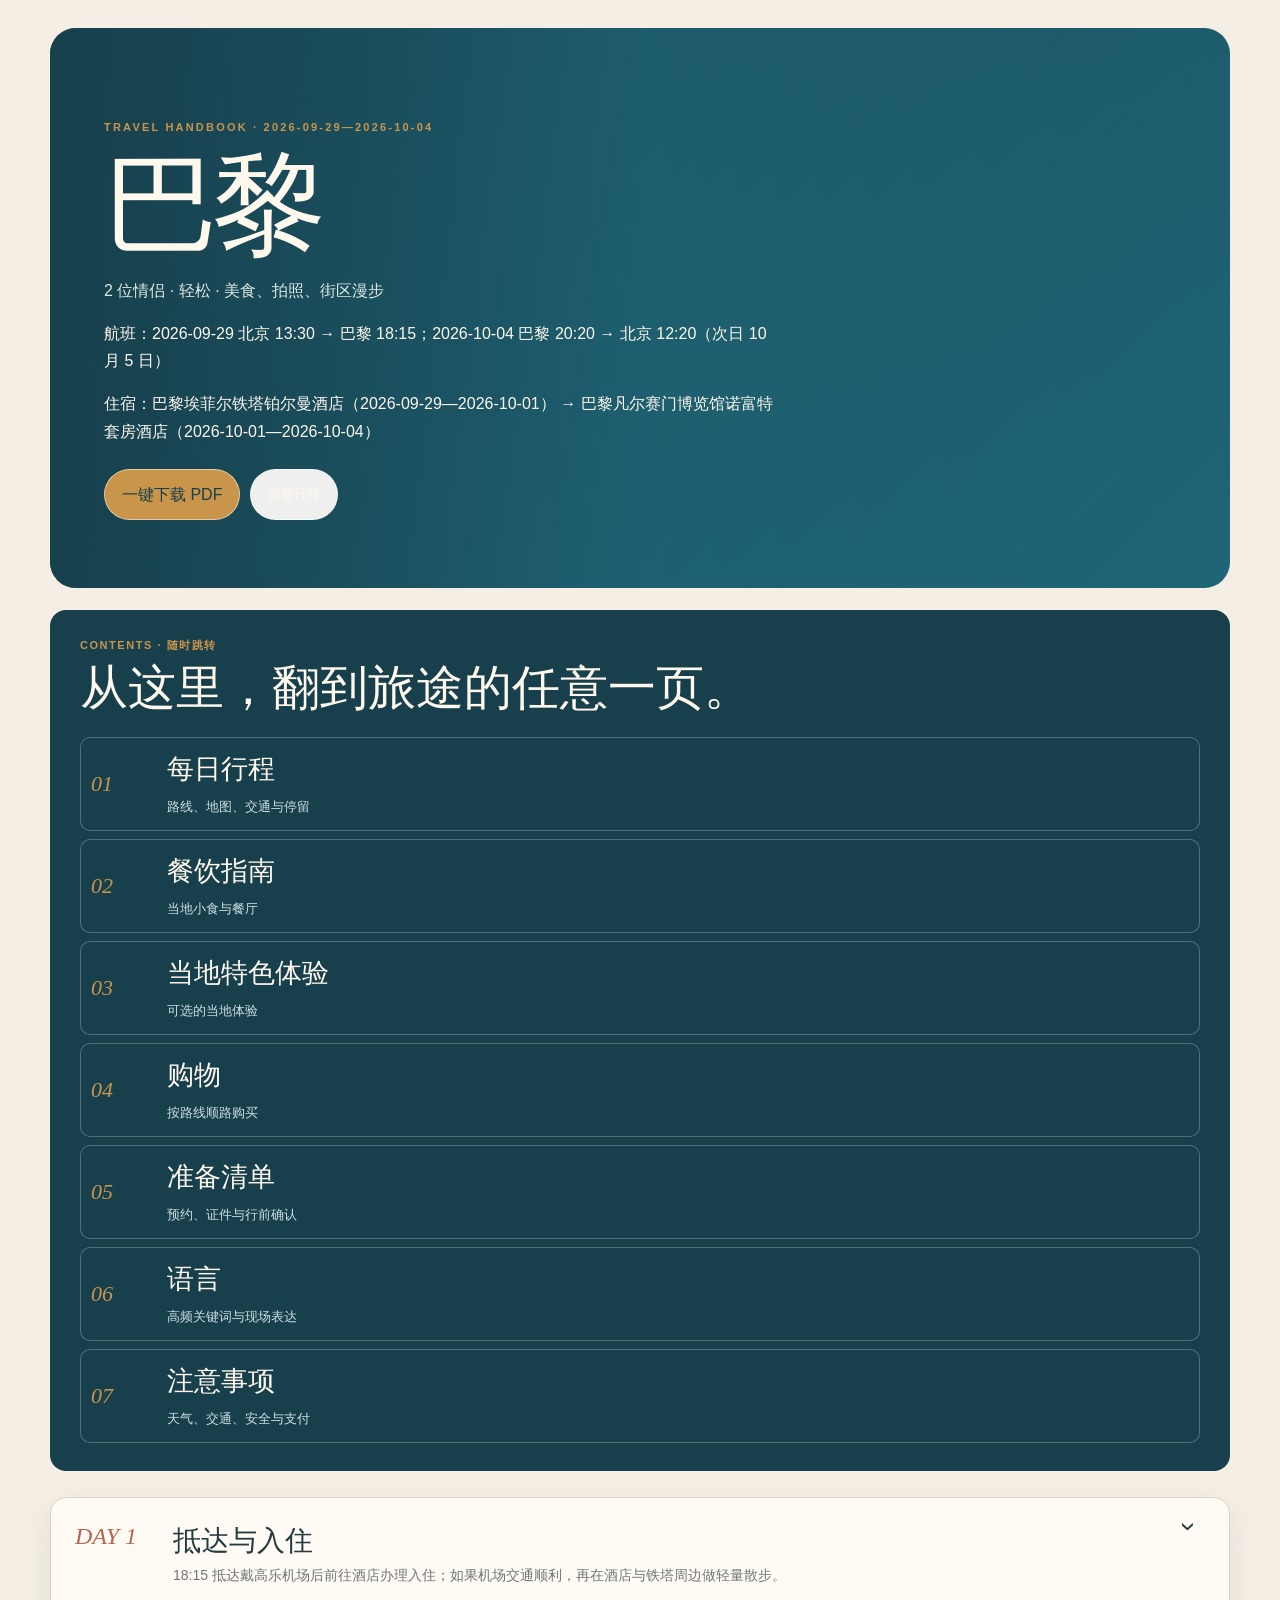
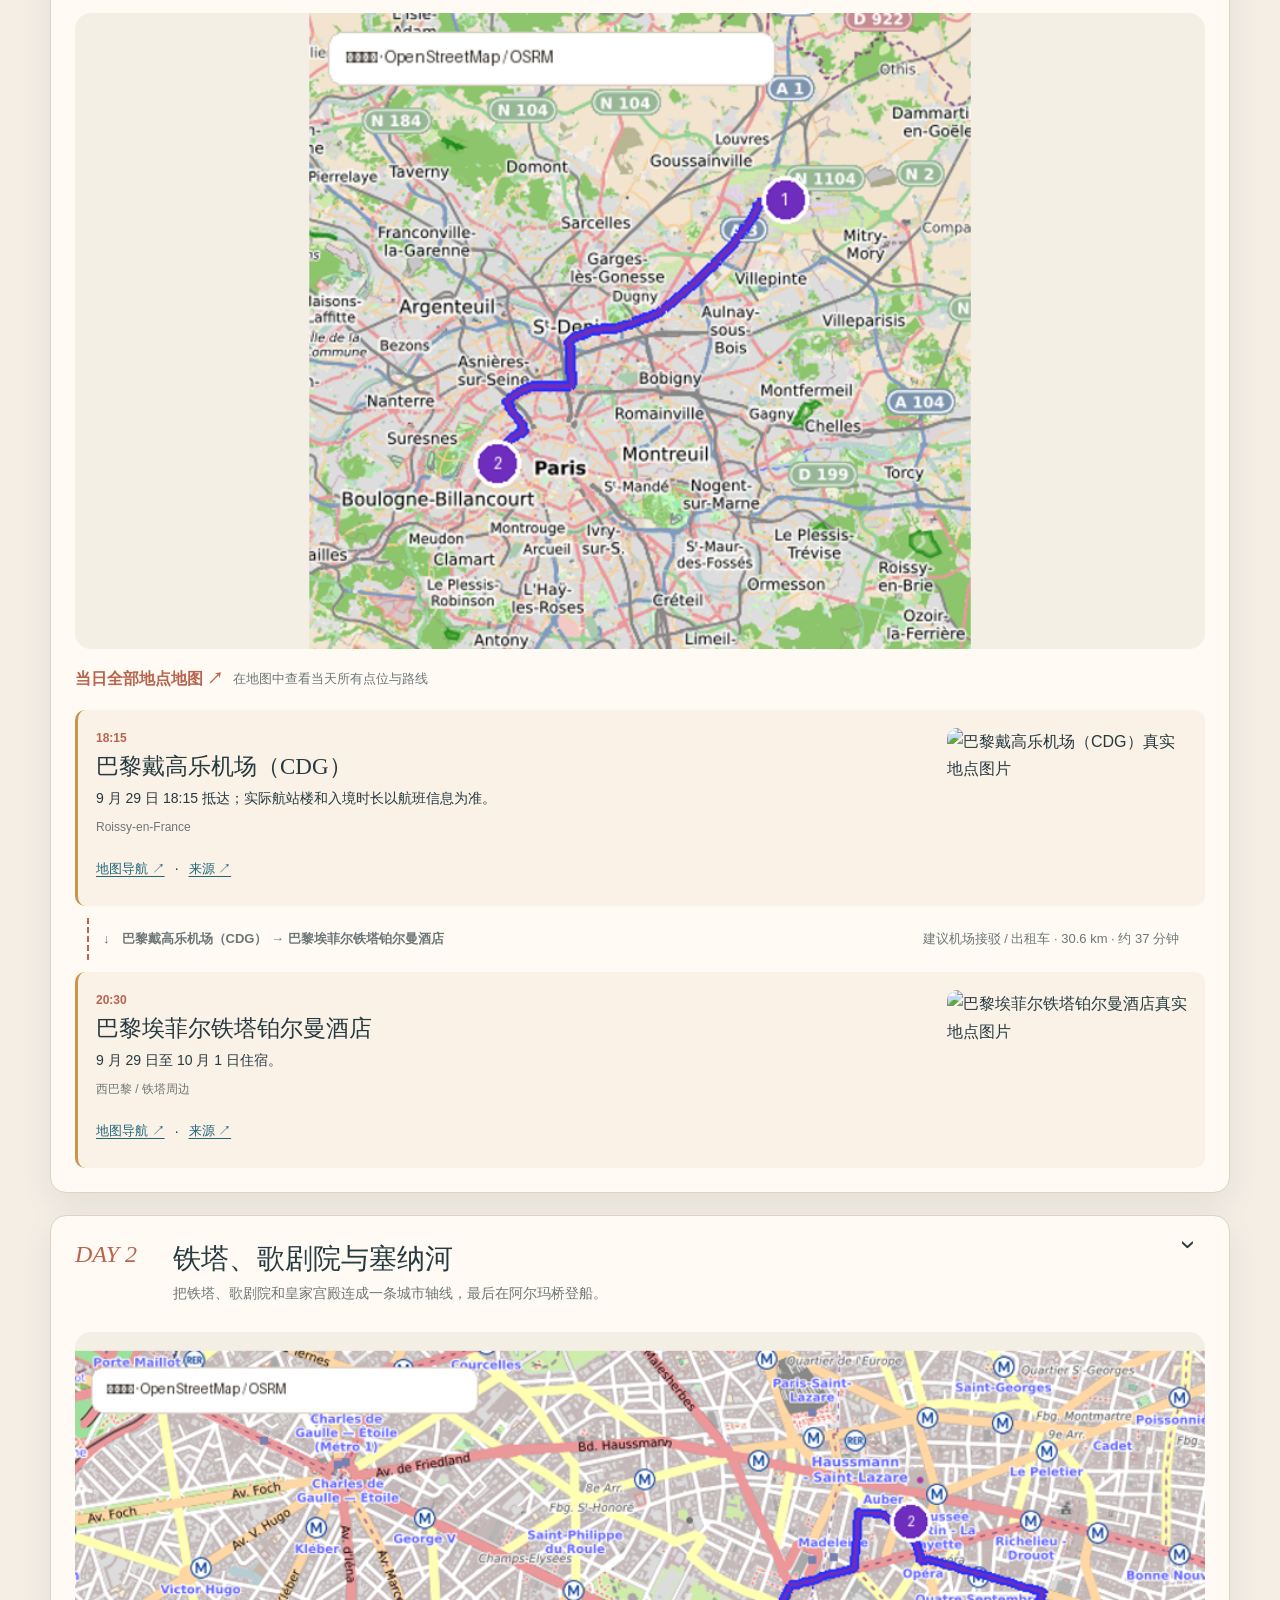
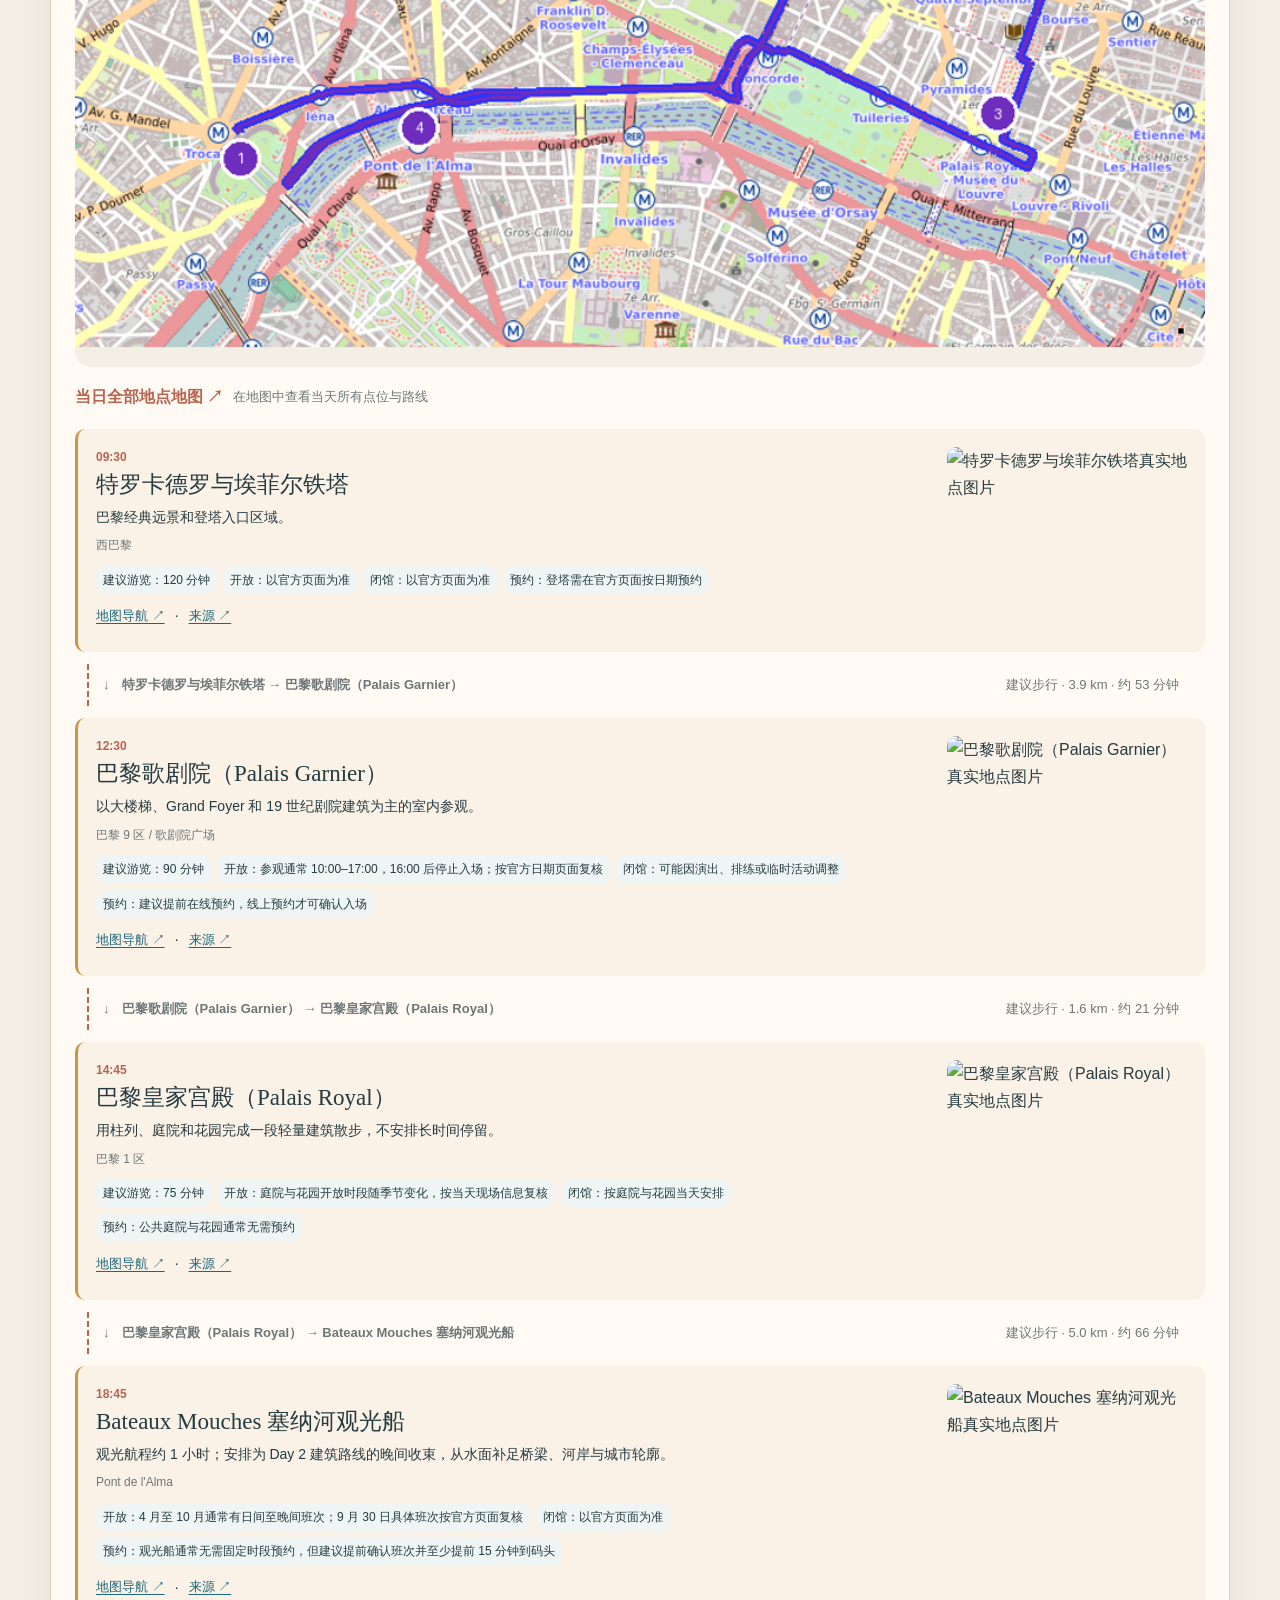
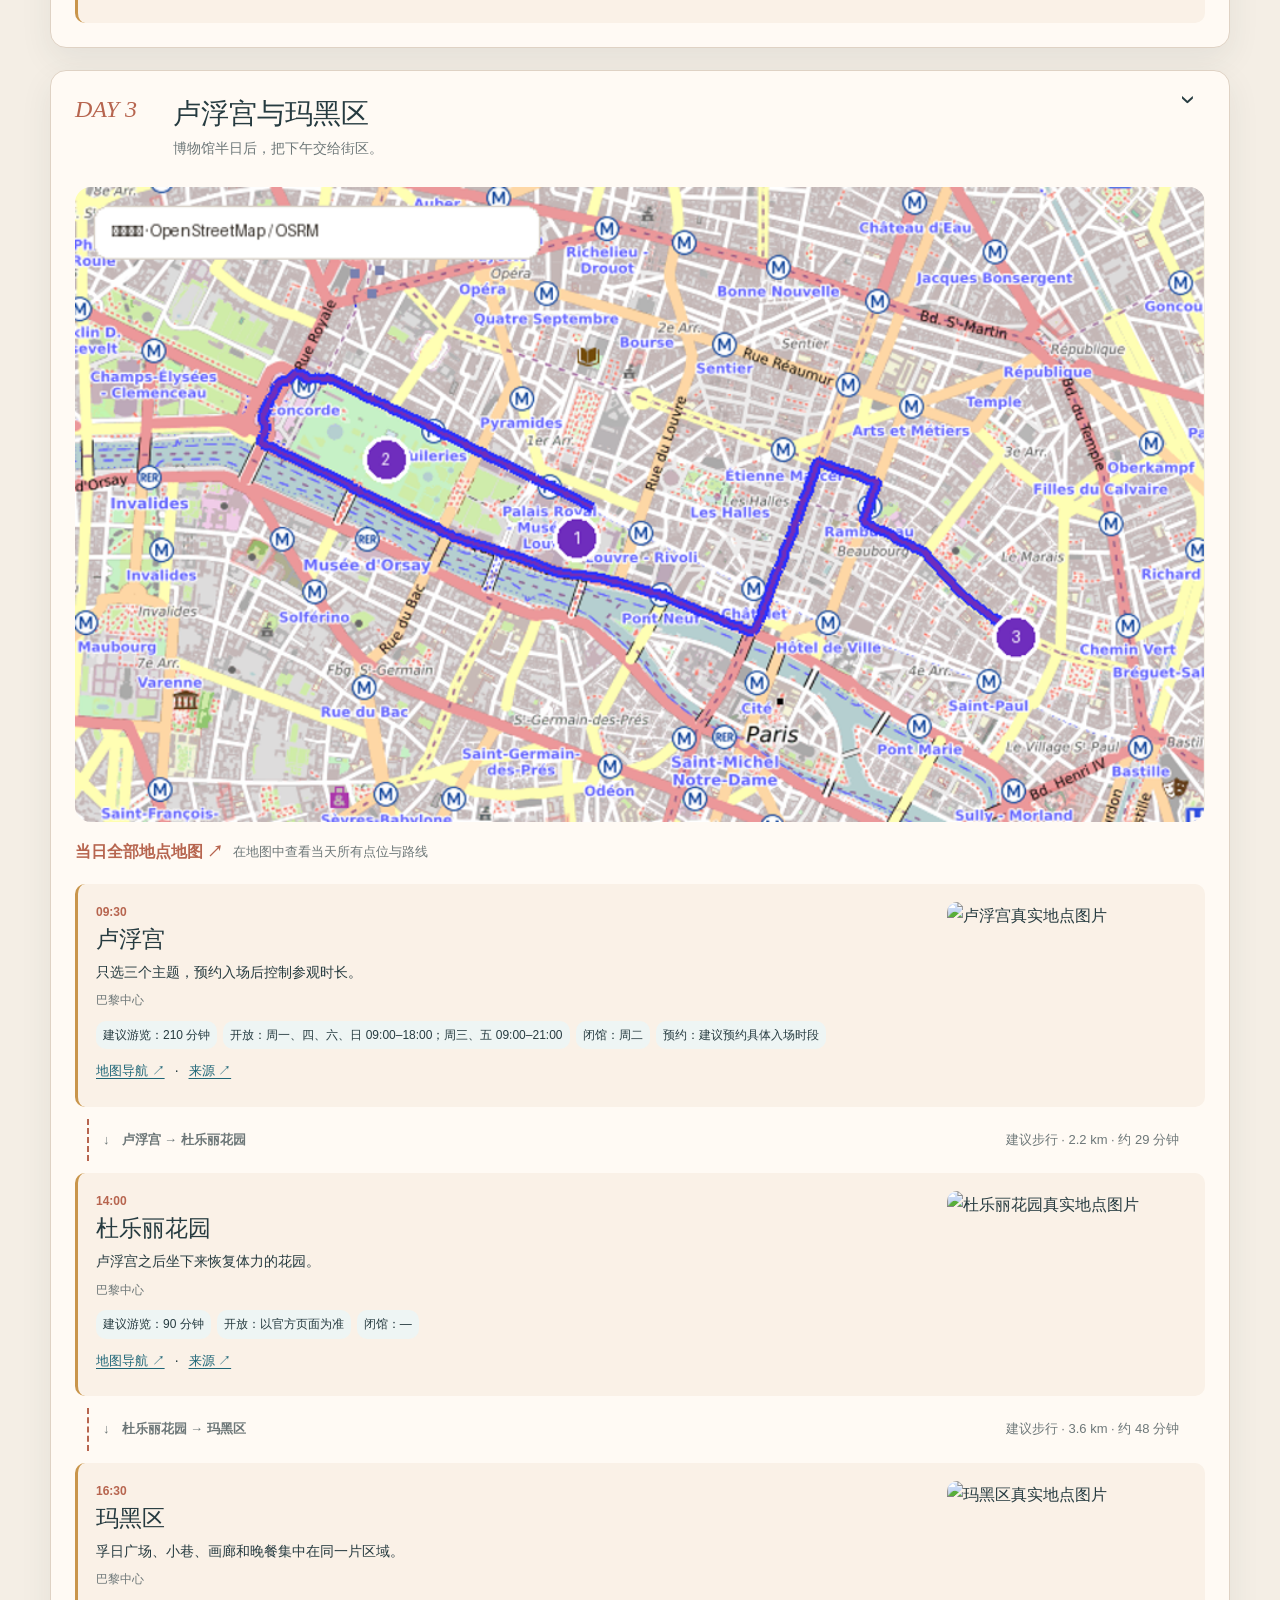
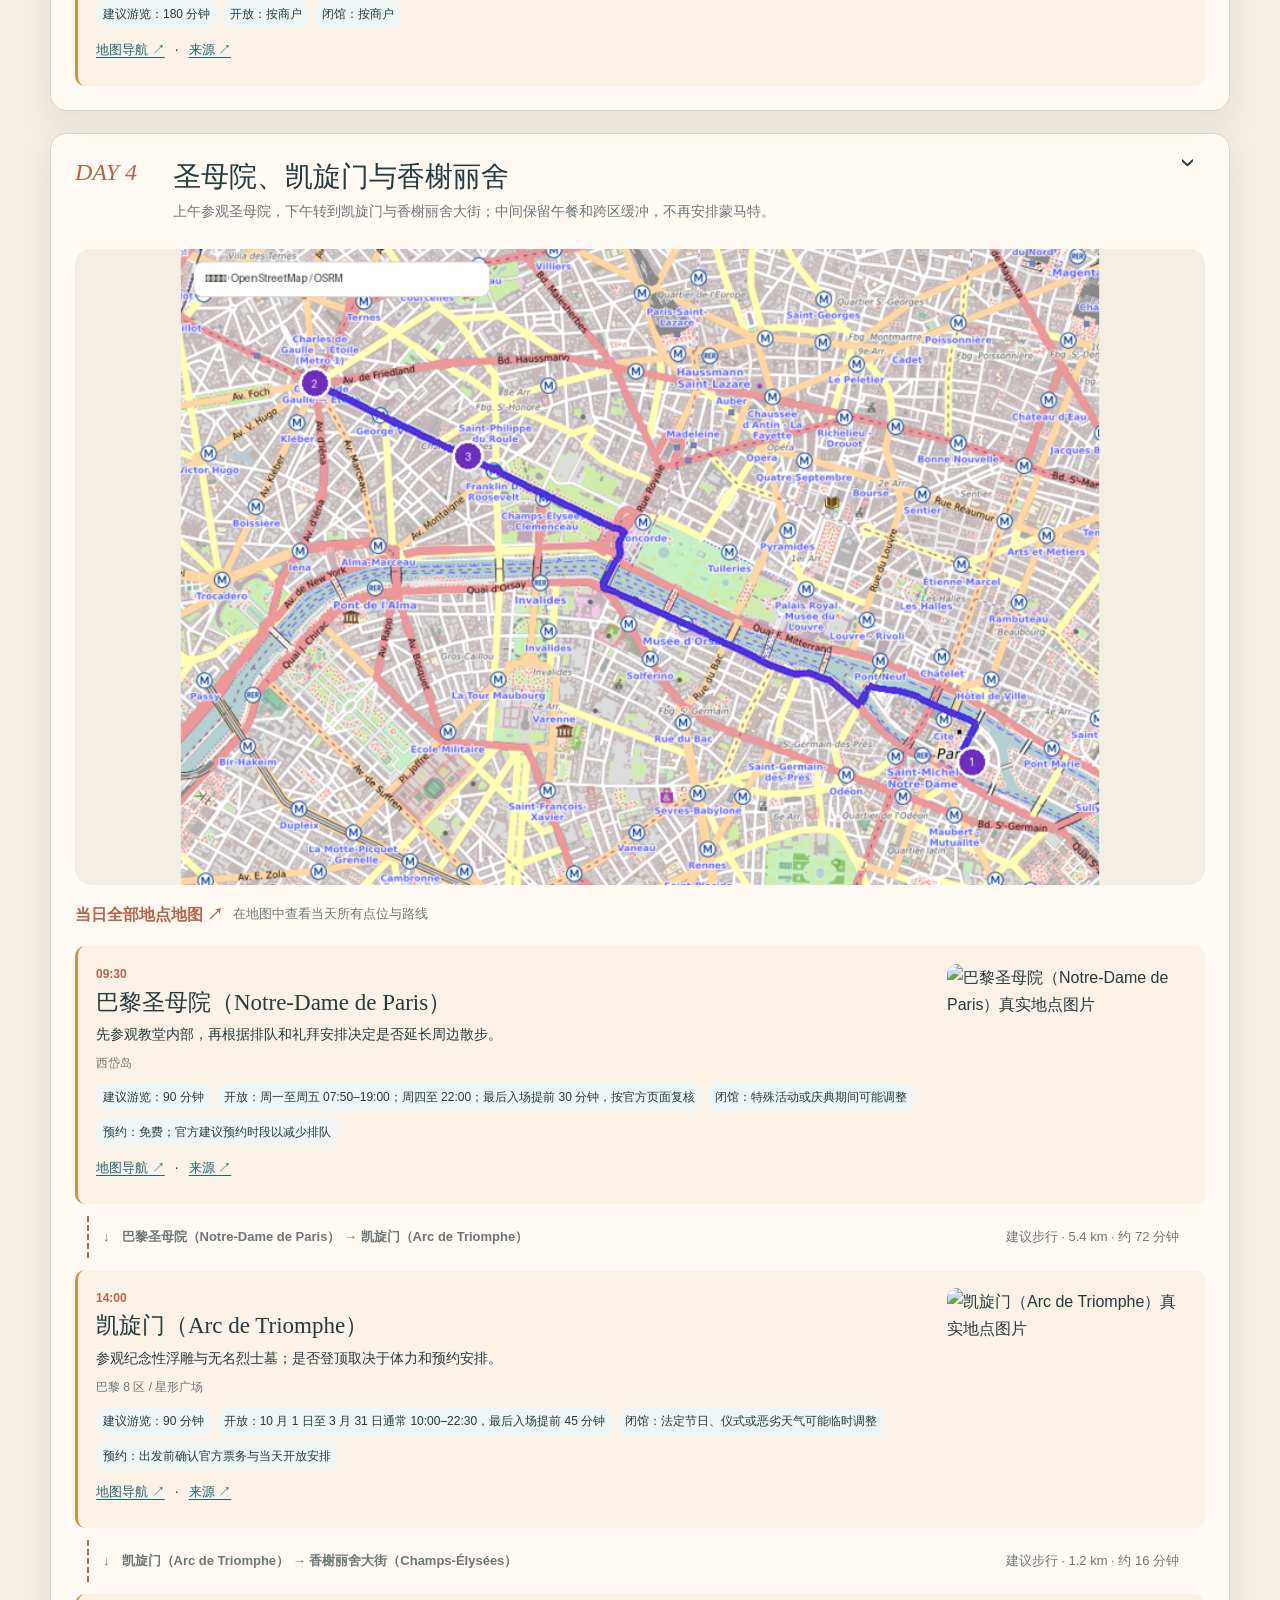
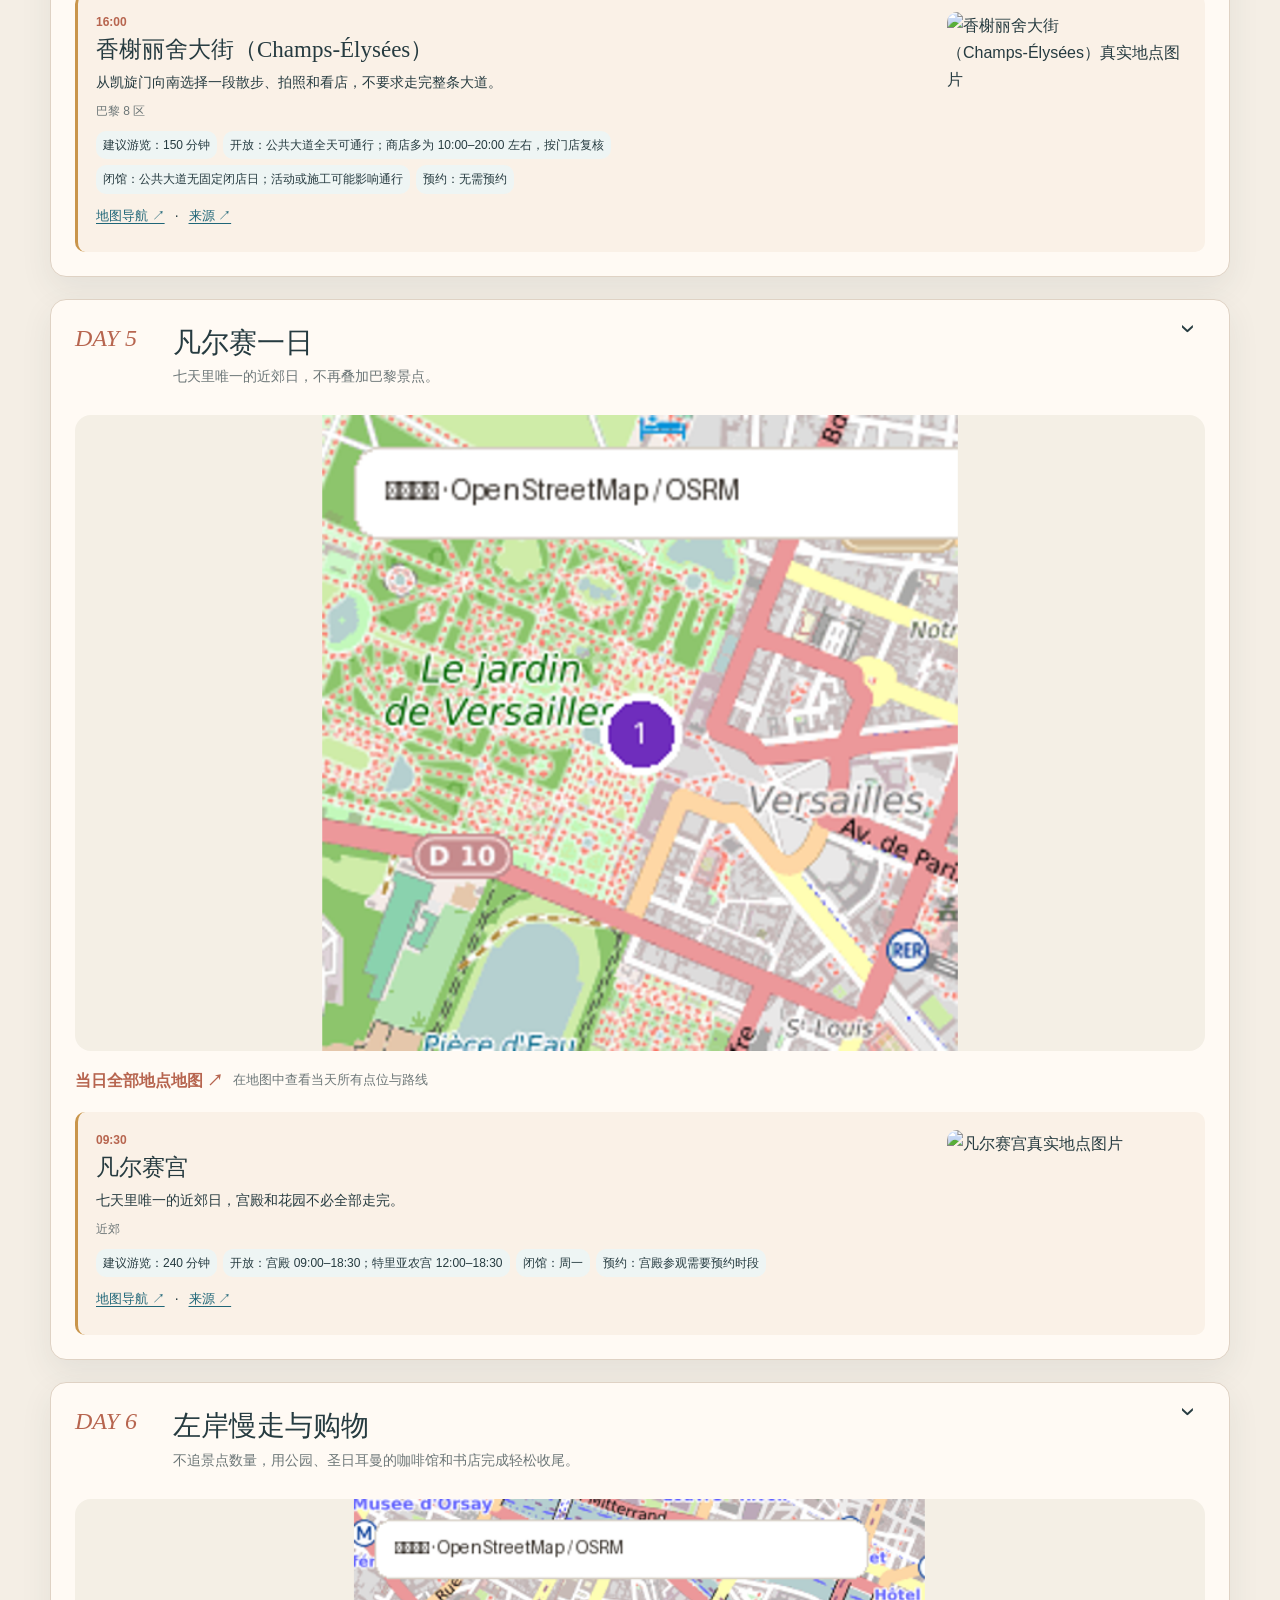
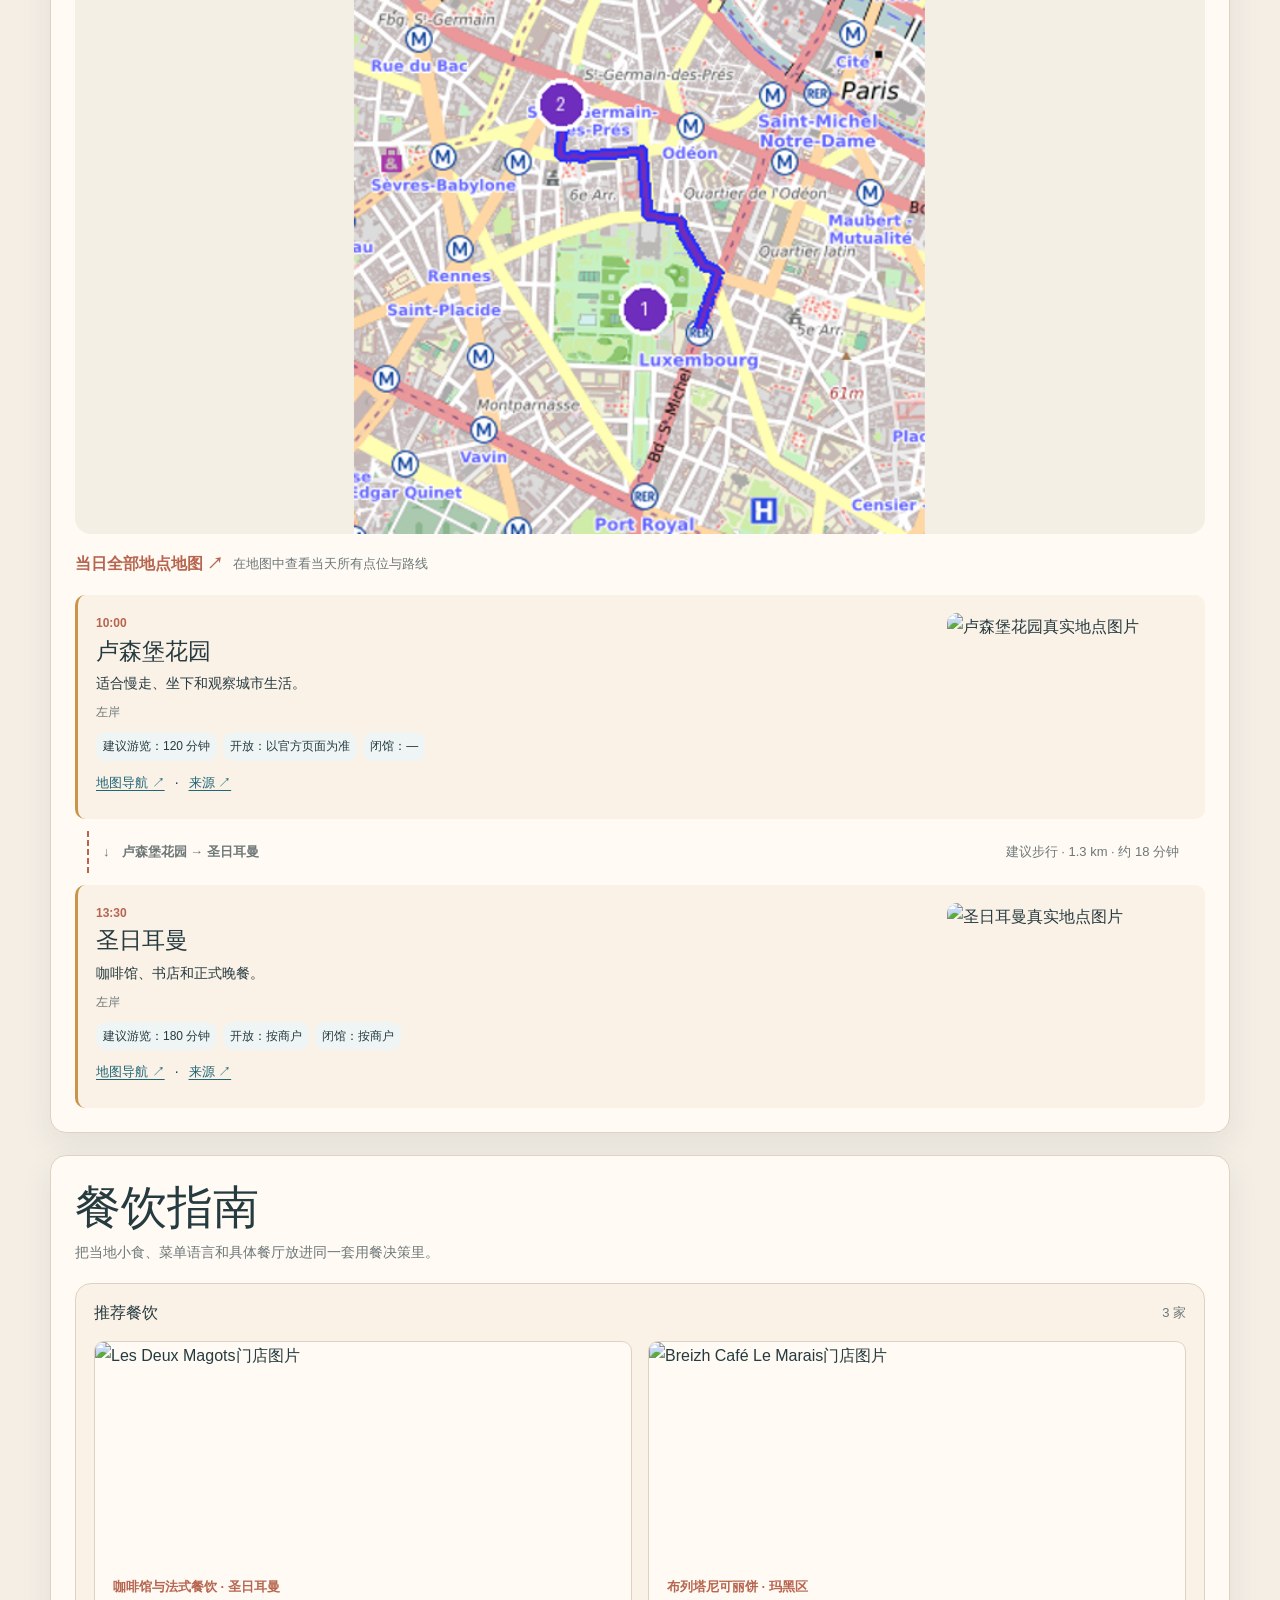
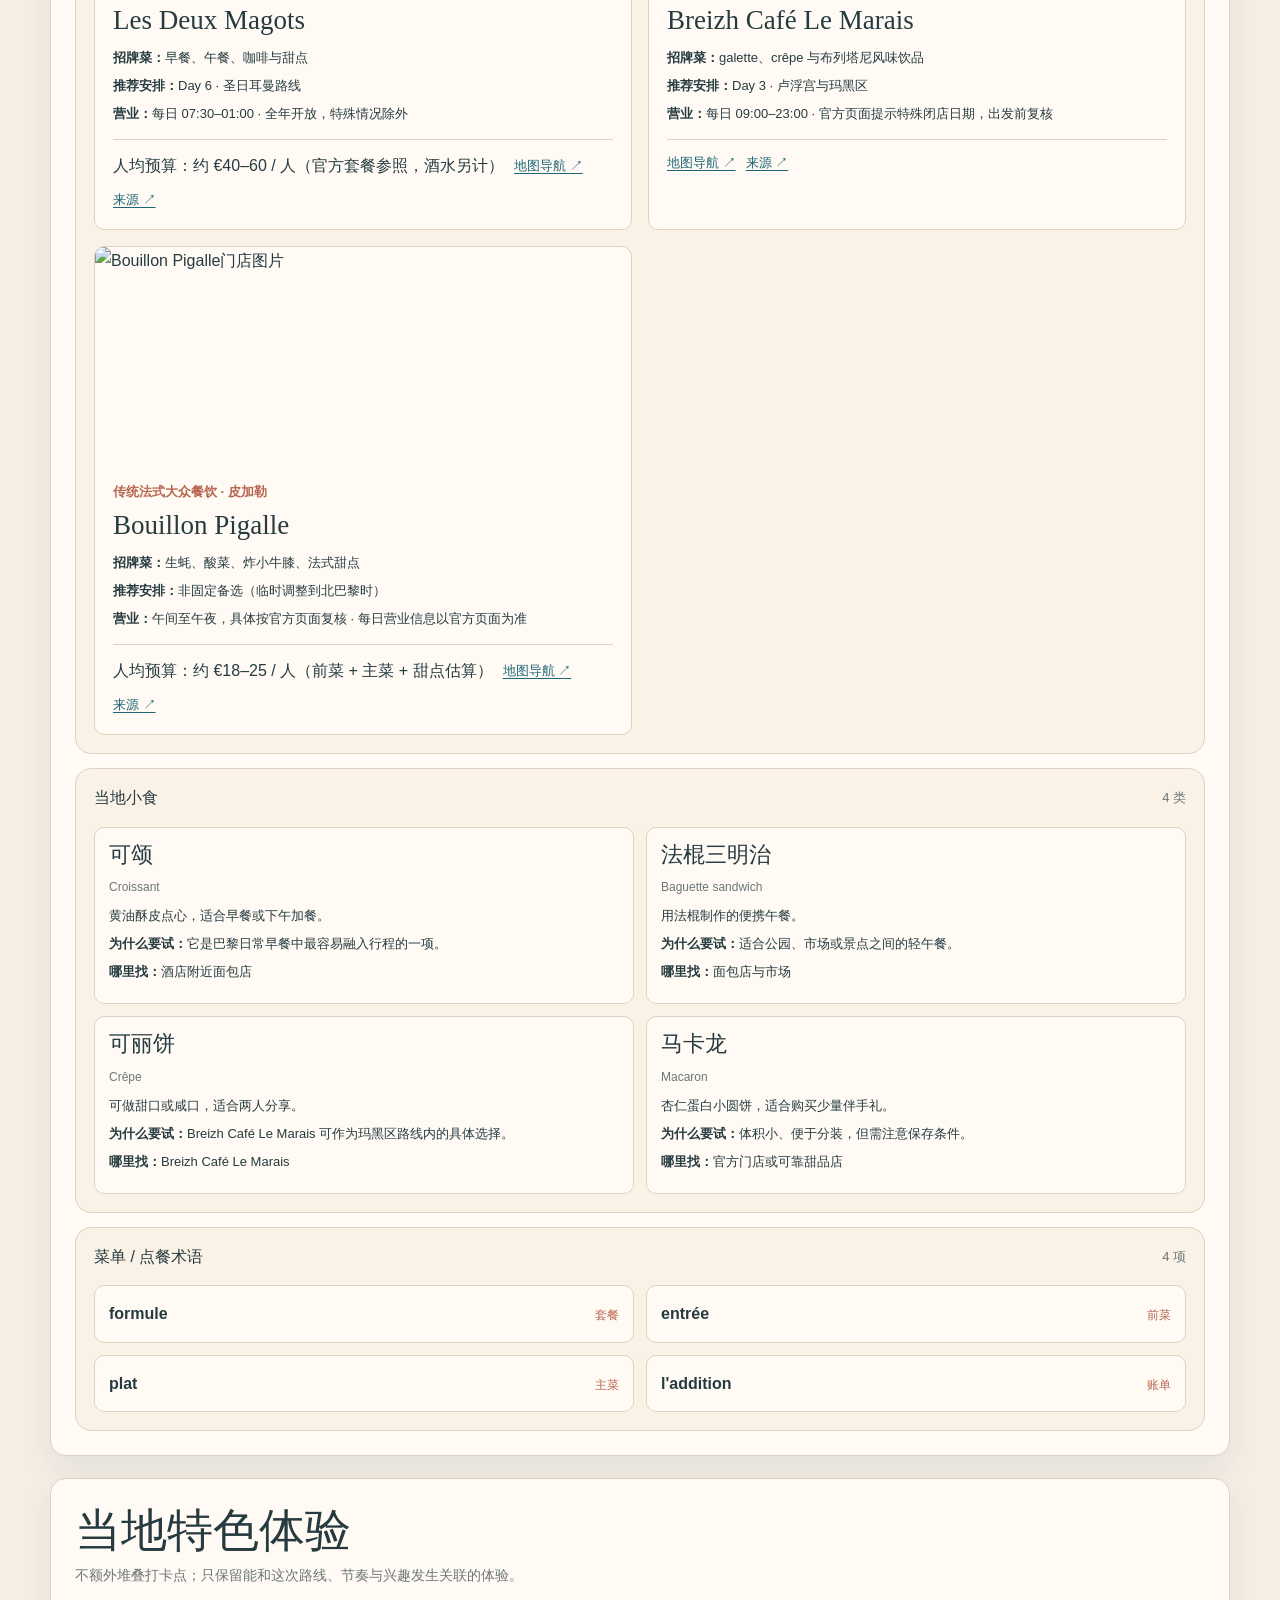
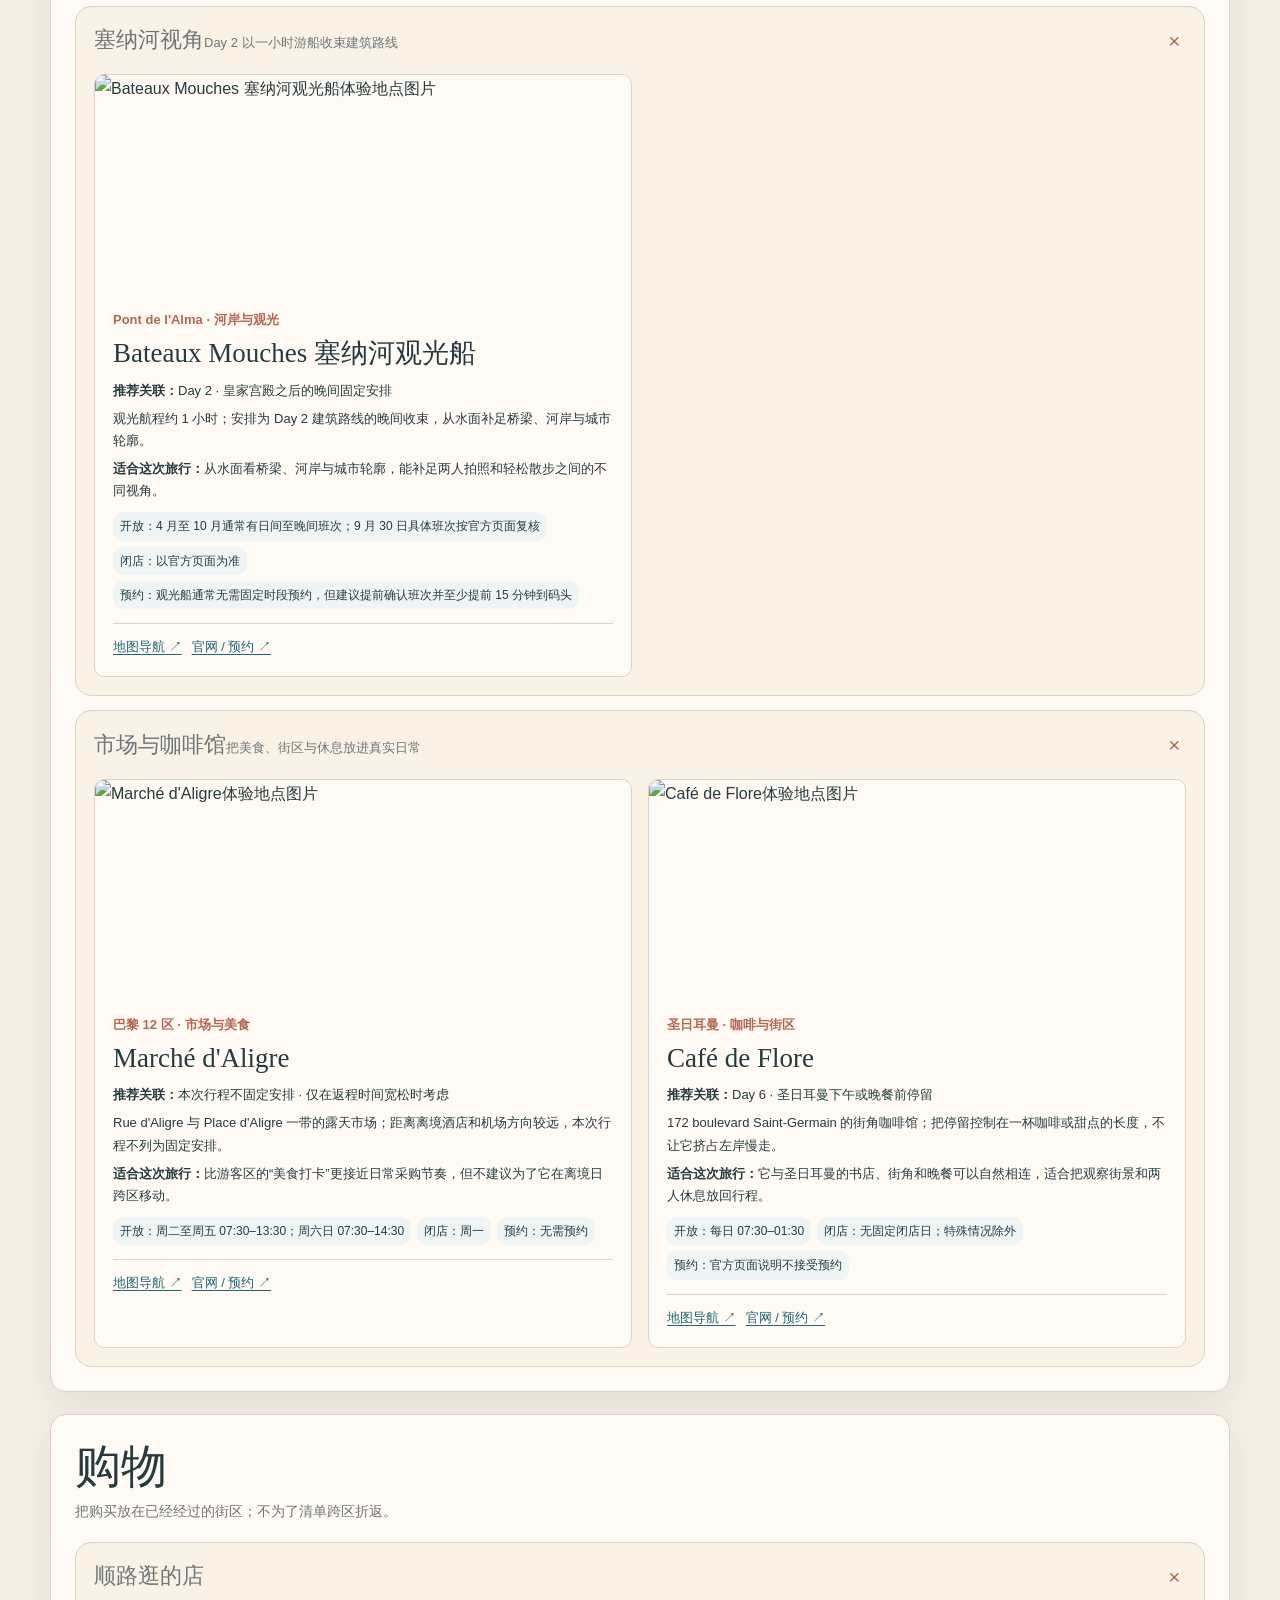
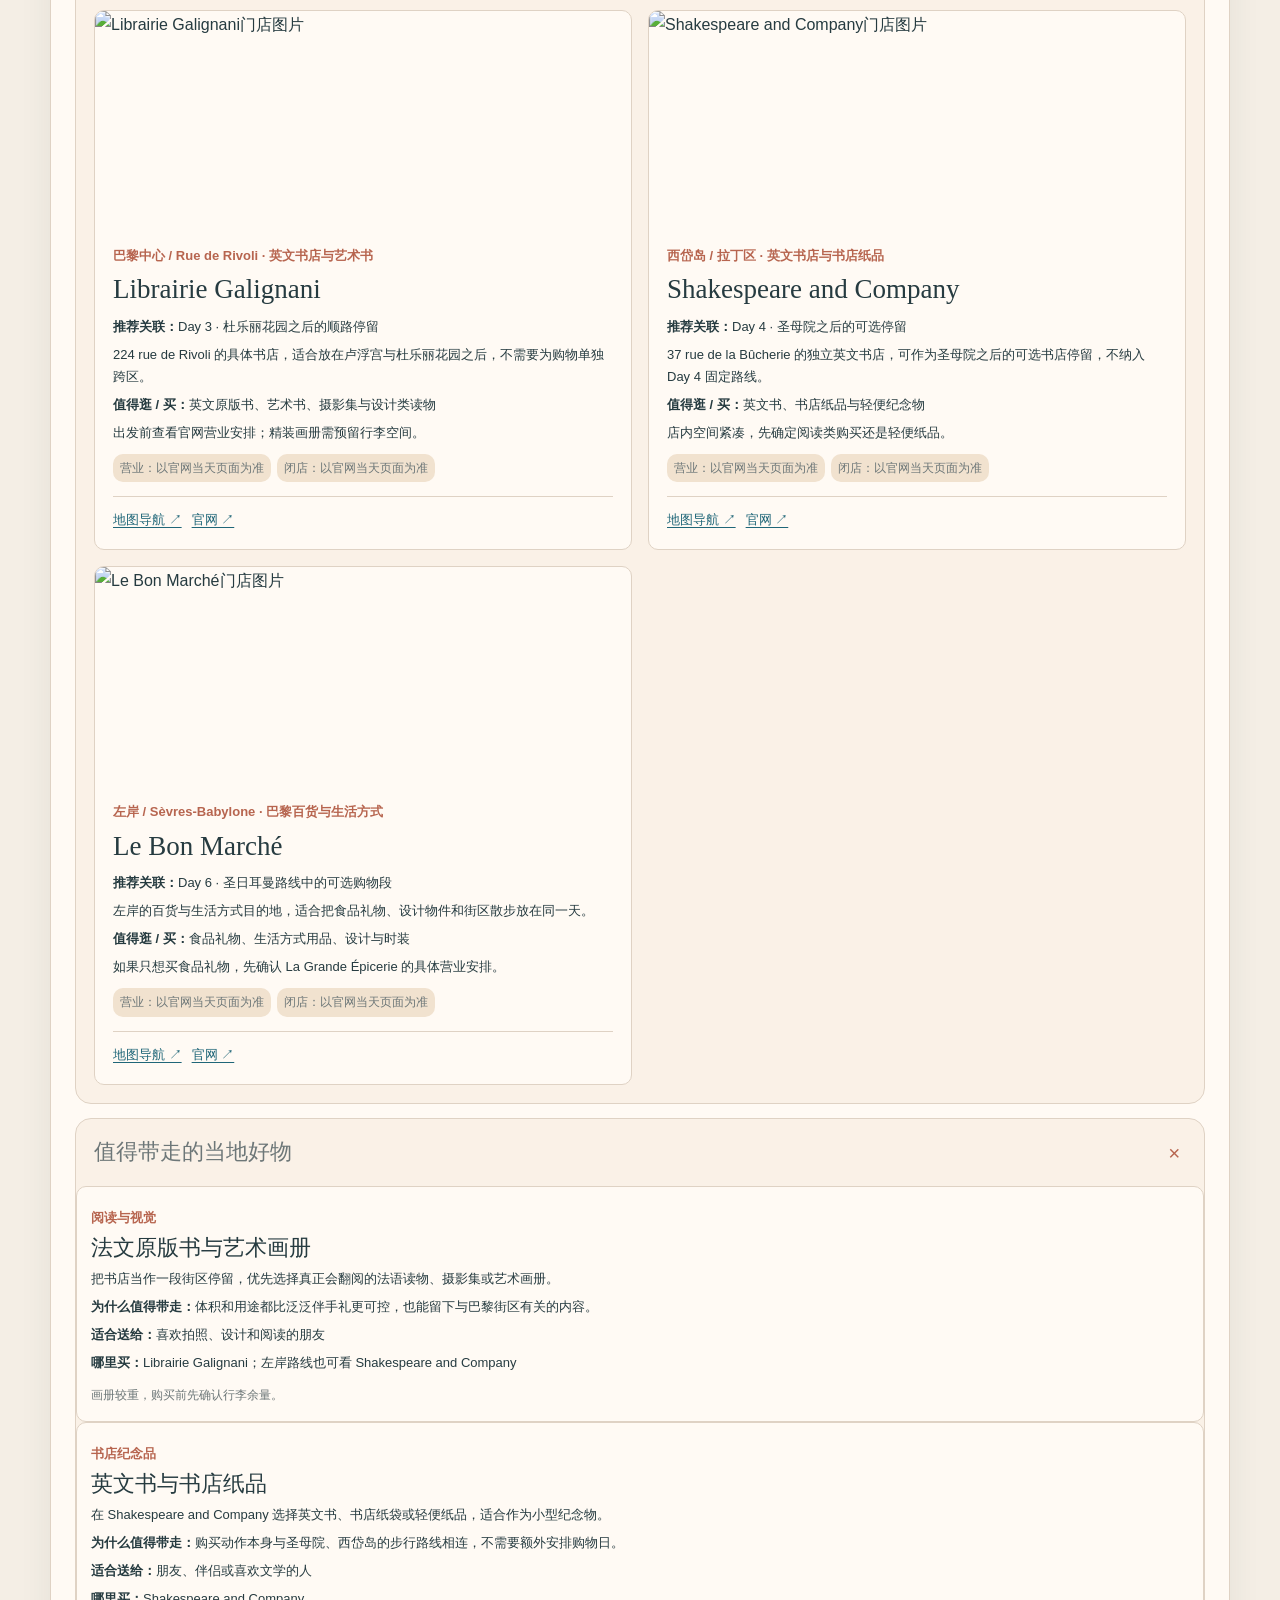
==== docs/index.html @ 84e3a76b "publish handbook example from docs" ====
<!doctype html><html lang='zh-CN'><head><meta charset='utf-8'><meta name='viewport' content='width=device-width,initial-scale=1'><title>巴黎旅行手册</title><style>:root{--color-bg:#f4eee5;--color-surface:#fffaf4;--color-surface-alt:#faf1e7;--color-surface-cool:#eef5f4;--color-map:#f4eee3;--color-tint:#f1e2cf;--color-text:#263b40;--color-muted:#6d7778;--color-primary:#1f6678;--color-primary-dark:#173f4c;--color-accent:#b7654f;--color-gold:#c9954b;--color-warning:#a87335;--color-success:#357b69;--color-line:#dfd2c4}*{box-sizing:border-box}
:root{--radius-card:16px;--radius-control:10px;--radius-pill:999px;--shadow-card:0 12px 32px rgba(38,59,64,.08);--space-1:6px;--space-2:10px;--space-3:14px;--media-card-height:210px;--media-card-height-mobile:220px}
html{scroll-behavior:smooth}
body{margin:0;background:var(--color-bg);color:var(--color-text);font-family:-apple-system,BlinkMacSystemFont,"PingFang SC","Microsoft YaHei",sans-serif;line-height:1.7}
main{width:min(1180px,calc(100% - 48px));margin:0 auto;padding:28px 0 64px}
h1,h2,h3{margin-top:0;font-family:Georgia,"Songti SC",serif;font-weight:500;line-height:1.2}
a{color:var(--color-primary);text-decoration:none}
.hero-cover{position:relative;isolation:isolate;min-height:560px;display:flex;align-items:end;overflow:hidden;margin-bottom:22px;border-radius:26px;background:var(--color-primary-dark);background-image:var(--cover-image),linear-gradient(135deg,var(--color-primary-dark),var(--color-primary));background-position:center;background-size:cover}
.hero-cover__shade{position:absolute;inset:0;z-index:-1;background:linear-gradient(90deg,rgba(23,63,76,.94),rgba(31,102,120,.58),rgba(31,102,120,.2))}
.hero-cover__content{width:min(780px,100%);padding:68px 54px;color:#fff8ec}
.hero-cover__kicker{margin:0 0 16px;color:var(--color-gold);font:700 11px/1.3 Arial,sans-serif;letter-spacing:.2em}
.hero-cover h1{margin:0 0 18px;color:#fff8ec;font-size:clamp(62px,9vw,118px);line-height:.94;letter-spacing:-.06em}
.hero-cover__meta{color:#dfebe4;font-size:16px}
.hero-cover__actions{display:flex;flex-wrap:wrap;gap:10px;margin-top:24px}
.download,.adjust-link{display:inline-flex;align-items:center;padding:11px 17px;border:1px solid rgba(255,255,255,.5);border-radius:var(--radius-pill)}
.download{background:var(--color-gold);color:var(--color-primary-dark)}
.adjust-link{color:#fff8ec;cursor:pointer;transition:background .18s,transform .18s,box-shadow .18s}
.adjust-link:hover,.adjust-link:focus-visible{background:rgba(255,255,255,.14);transform:translateY(-1px);box-shadow:0 6px 16px rgba(0,0,0,.16);outline:2px solid var(--color-gold);outline-offset:2px}
.adjust-link:active{transform:translateY(0);box-shadow:none}
.status-banner{display:flex;align-items:center;gap:12px;margin:18px 0;padding:14px 16px;border:1px solid var(--color-warning);border-radius:var(--radius-control);background:#fff3dd}
.status-banner b{color:var(--color-warning)}.status-banner a{margin-left:auto;white-space:nowrap}
.contents{margin:18px 0 26px;padding:28px 30px;border-radius:var(--radius-card);background:var(--color-primary-dark);color:#fff8ec}
.contents-head{margin-bottom:22px}.contents-head p{margin:0 0 8px;color:var(--color-gold);font:700 11px/1.3 Arial,sans-serif;letter-spacing:.14em}.contents-head h2{margin:0;color:#fff8ec;font-size:clamp(32px,4vw,48px);line-height:1.15}
.contents-grid{display:grid;gap:8px}.contents-grid a{display:grid;grid-template-columns:64px minmax(0,1fr);min-height:82px;align-items:center;gap:12px;padding:15px 10px;border:1px solid rgba(255,255,255,.25);border-radius:var(--radius-control);background:var(--color-primary-dark);color:#fff8ec}.contents-grid a:hover,.contents-grid a:focus-visible{background:var(--color-primary);outline:2px solid var(--color-gold);outline-offset:-2px}.contents-grid b{grid-row:span 2;color:var(--color-gold);font:italic 22px/1 Georgia,serif}.contents-grid span{font:500 27px/1.2 Georgia,"Songti SC",serif}.contents-grid em{color:#cfe0e3;font-size:13px;font-style:normal;line-height:1.35}
.day,.module{margin:22px 0;padding:24px;border:1px solid var(--color-line);border-radius:var(--radius-card);background:var(--color-surface);box-shadow:var(--shadow-card)}
.module-header{margin-bottom:18px}.module-header h2{margin:0 0 6px;font-size:clamp(30px,4vw,46px)}.module-intro{margin:0;color:var(--color-muted);font-size:14px}.module-body{display:block}
.day{padding:0;overflow:hidden}.day>summary{display:grid;grid-template-columns:78px minmax(0,1fr) 32px;gap:20px;align-items:start;padding:26px 24px;cursor:pointer;list-style:none}.day>summary::-webkit-details-marker{display:none}.day>summary>span{color:var(--color-accent);font:italic 24px/1 Georgia,serif}.day>summary h2{margin:0 0 6px;font-size:28px}.day>summary p{margin:0;color:var(--color-muted);font-size:14px}.day>summary .chevron{font:300 28px/1 Arial,sans-serif;transition:transform .2s}.day[open]>summary .chevron{transform:rotate(90deg)}
.map{padding:0 24px}.map img,.map svg{display:block;width:100%;height:auto;margin:0;border-radius:var(--radius-card)}.map svg rect{fill:var(--color-map)}.map svg polyline{stroke:var(--color-accent)}.map svg circle{fill:var(--color-accent)}.map svg text{fill:var(--color-muted)}.map svg g text{fill:#fff}.day-map-action{display:flex;align-items:center;gap:10px;margin:16px 24px 0}.day-map-action a{color:var(--color-accent);font-weight:700}.day-map-action span{color:var(--color-muted);font-size:13px}
.stops{display:grid;gap:12px;padding:18px 24px 24px}.entity-card{min-width:0}.card-body{min-width:0}.card-media{display:block;object-fit:cover}.card-meta{color:var(--color-muted);font-size:12px}.card-title{color:var(--color-text)}.card-description{color:var(--color-text)}
.entity-card--route.stop{display:grid;grid-template-columns:minmax(0,1fr) 240px;gap:18px;align-items:start;padding:18px;border-left:3px solid var(--color-gold);border-radius:var(--radius-control);background:var(--color-surface-alt)}.entity-card--route .card-media{width:240px;height:160px;border-radius:var(--radius-control)}.stop-copy>b{display:block;margin-bottom:4px;color:var(--color-accent);font-weight:700}.stop-copy h3{margin:0 0 7px;font-size:23px}.stop-copy p{margin:6px 0;font-size:14px}.stop-copy small{display:block;margin-top:5px;color:var(--color-muted);font-size:12px}
.stop-facts,.experience-facts,.shopping-facts{display:flex;flex-wrap:wrap;gap:var(--space-1);margin:var(--space-2) 0}.stop-facts span,.experience-facts span,.shopping-facts span{padding:4px 7px;border-radius:var(--radius-control);background:var(--color-surface-cool);color:var(--color-text);font-size:12px}.transport-card{display:flex;align-items:center;gap:12px;margin:0 12px;padding:10px 14px;border-left:2px dashed var(--color-accent);color:var(--color-muted);font-size:13px}.transport-card em{margin-left:auto;font-style:normal;white-space:nowrap}
.action-row{display:flex;flex-wrap:wrap;align-items:center;gap:var(--space-2)}.action-row a{color:var(--color-primary);font-size:13px;text-decoration:underline;text-underline-offset:3px}
.fold{overflow:hidden}.food-chapter,.experience-chapter,.shopping-chapter,.notes-chapter,.language-edition{margin-top:var(--space-3);border:1px solid var(--color-line);border-radius:var(--radius-card);background:var(--color-surface-alt);overflow:hidden}.fold>summary{display:flex;align-items:center;justify-content:space-between;gap:16px;padding:15px 18px;cursor:pointer;list-style:none}.fold>summary::-webkit-details-marker{display:none}.fold>summary b{font:500 22px/1.25 Georgia,"Songti SC",serif}.fold>summary small,.fold>summary span{color:var(--color-muted);font-size:13px}.fold>summary i{color:var(--color-accent);font-style:normal;font-size:22px}.fold[open]>summary i{transform:rotate(45deg)}
.restaurant-grid,.experience-grid,.shopping-grid{display:grid;grid-template-columns:repeat(2,minmax(0,1fr));gap:16px;padding:0 18px 18px}.restaurant-card,.experience-card,.shopping-card{overflow:hidden;border:1px solid var(--color-line);border-radius:var(--radius-control);background:var(--color-surface)}.restaurant-card .card-media,.experience-card .card-media,.shopping-card .card-media{width:100%;height:200px}.restaurant-card .card-body,.experience-card .card-body,.shopping-card .card-body{padding:18px}.restaurant-card h3,.experience-card h3,.shopping-card h3{margin:4px 0 10px;font-size:27px}.restaurant-card p,.experience-card p,.shopping-card p{margin:6px 0;font-size:13px}.restaurant-meta,.experience-meta,.shopping-meta,.goodie-meta{color:var(--color-accent);font-weight:700}.restaurant-foot,.experience-foot,.shopping-foot{border-top:1px solid var(--color-line);padding-top:12px;margin-top:14px}.shopping-tip{margin:6px 0;color:var(--color-text);font-size:13px}.shopping-facts span{background:var(--color-tint);color:var(--color-muted)}
.snack-grid,.term-grid{display:grid;grid-template-columns:repeat(2,minmax(0,1fr));gap:12px;padding:0 18px 18px}.snack-card,.term-card,.goodie-card{padding:14px;border:1px solid var(--color-line);border-radius:var(--radius-control);background:var(--color-surface)}.snack-card h3,.goodie-card h3{margin:0 0 4px;font-size:22px}.snack-card p,.goodie-card p{margin:6px 0;font-size:13px}.term-card{display:flex;align-items:baseline;gap:48px}.term-card>b{color:var(--color-text);white-space:nowrap}.term-card>span{margin-left:auto;color:var(--color-accent);text-align:right;white-space:nowrap}
.language-body{padding:0 18px 18px}.language-kicker{margin:16px 0 8px;color:var(--color-muted);font-size:12px;font-weight:700;letter-spacing:.1em}.vocab-grid{display:grid;grid-template-columns:repeat(2,minmax(0,1fr));gap:10px}.vocab-chapter,.phrase-chapter{border:1px solid var(--color-line);border-radius:var(--radius-control);background:var(--color-surface);overflow:hidden}.vocab-chapter>summary,.phrase-chapter>summary{display:flex;align-items:center;gap:10px;padding:12px;cursor:pointer;list-style:none}.vocab-chapter>summary::-webkit-details-marker,.phrase-chapter>summary::-webkit-details-marker{display:none}.vocab-chapter>summary span,.phrase-chapter>summary span{margin-left:auto;color:var(--color-muted);font-size:12px}.vocab-items{display:grid;grid-template-columns:repeat(2,minmax(0,1fr));border-top:1px solid var(--color-line)}.vocab-items article{padding:11px;border-right:1px solid var(--color-line);border-bottom:1px solid var(--color-line)}.vocab-items b,.vocab-items small,.vocab-items span{display:block}.vocab-items b{font-size:16px}.vocab-items small{color:var(--color-muted)}.vocab-items span{color:var(--color-accent);font-size:13px}.phrase-items{border-top:1px solid var(--color-line)}.phrase-items article{display:grid;grid-template-columns:30px minmax(0,1fr) auto;gap:10px;align-items:start;padding:12px;border-bottom:1px solid var(--color-line)}.phrase-items article>span{color:var(--color-accent);font:15px Georgia,serif}.phrase-items b,.phrase-items small,.phrase-items em{display:block}.phrase-items b{font-size:15px}.phrase-items small{color:var(--color-muted)}.phrase-items em{color:var(--color-muted);font-size:13px;font-style:normal}.copy-phrase{padding:4px 10px;border:1px solid var(--color-gold);border-radius:var(--radius-pill);background:var(--color-surface);color:var(--color-accent);font-size:12px;cursor:pointer}
.preparation .checklist-group{margin:16px 0;padding:18px;border:1px solid var(--color-line);border-radius:var(--radius-card);background:var(--color-surface)}.preparation .checklist-group>header{display:grid;grid-template-columns:40px minmax(0,1fr) auto;gap:12px;align-items:center;min-height:40px;margin:0;padding:0;border:0;border-radius:0;background:transparent;color:var(--color-text)}.preparation .checklist-group>header>span{display:grid;place-items:center;width:36px;height:36px;border-radius:50%;background:var(--color-tint);color:var(--color-accent);font:500 18px/1 Georgia,serif}.preparation .checklist-group h3{margin:0;font-size:22px}.preparation .checklist-group header p{margin:2px 0 0;color:var(--color-muted);font-size:12px}.check-progress{color:var(--color-accent);font-size:12px;white-space:nowrap}.progress-track{height:6px;margin:10px 0 12px;overflow:hidden;border-radius:var(--radius-pill);background:#ebdfcf}.progress-track i{display:block;width:0;height:100%;background:var(--color-accent)}.checklist-group ol{display:grid;grid-template-columns:repeat(2,minmax(0,1fr));gap:0 18px;margin:0;padding:0;list-style:none}.checklist-group li{border-bottom:1px solid var(--color-line)}.checklist-group label{display:grid;grid-template-columns:20px 28px minmax(0,1fr);gap:7px;align-items:start;padding:7px 0;cursor:pointer}.checklist-group input{margin-top:4px;accent-color:var(--color-primary)}.checklist-group label>span{color:var(--color-accent);font:14px Georgia,serif}.checklist-group label b{font-size:13px;line-height:1.45}.checklist-group label em{display:block;color:var(--color-muted);font-size:11px;font-style:normal}.checklist-group li.is-checked b{text-decoration:line-through;text-decoration-thickness:1px;text-decoration-color:var(--color-muted)}
.notes-grid{display:grid;grid-template-columns:repeat(2,minmax(0,1fr));gap:1px;background:var(--color-line);border-top:1px solid var(--color-line)}.notes-grid article{padding:16px;background:var(--color-surface)}.notes-grid h3{margin:0 0 5px;font-size:21px}.notes-grid p{margin:0;color:var(--color-text);font-size:13px}
.adjust-modal[hidden]{display:none}.adjust-modal{position:fixed;z-index:20;inset:0;display:grid;place-items:center;padding:20px;overflow:auto;background:rgba(24,32,29,.62)}.adjust-dialog{position:relative;width:min(760px,100%);max-height:calc(100vh - 40px);overflow:auto;padding:28px;border:1px solid var(--color-line);border-radius:var(--radius-card);background:var(--color-primary-dark);color:#fff8ec;box-shadow:0 20px 70px rgba(0,0,0,.35)}.adjust-dialog h2{margin:4px 0 8px}.adjust-dialog>div>p:not(.adjust-kicker){margin:0;color:#dcecef}.adjust-close{position:absolute;top:14px;right:16px;border:0;background:transparent;color:#fff8ec;font-size:32px;line-height:1;cursor:pointer}.adjust-controls{display:grid;gap:14px;margin-top:20px}.adjust-controls label{display:grid;gap:6px;color:#fff8ec;font-weight:700}.adjust-controls select,.adjust-controls textarea{width:100%;padding:10px;border:1px solid #9fc5c9;border-radius:var(--radius-control);background:var(--color-surface);color:var(--color-text);font:14px -apple-system,BlinkMacSystemFont,'PingFang SC',sans-serif}.adjust-controls button{justify-self:start;padding:10px 16px;border:0;border-radius:var(--radius-pill);background:var(--color-gold);color:var(--color-primary-dark);font-weight:700;cursor:pointer}.adjust-stop-list{display:grid;gap:8px}.adjust-stop-row{display:grid;grid-template-columns:1fr auto auto auto;gap:8px;align-items:center;padding:10px 12px;border:1px solid #577568;border-radius:var(--radius-control);background:#355046}.adjust-stop-row b{font-size:14px}.adjust-stop-row button{padding:4px 9px;border:0;border-radius:var(--radius-control);background:#47675b;color:#fff8ec}.adjust-stop-row button.remove{background:var(--color-accent)}
@media(max-width:700px){main{width:calc(100% - 28px);padding:14px 0 40px}.hero-cover{min-height:460px;margin-bottom:16px;border-radius:18px}.hero-cover__content{padding:48px 26px}.hero-cover h1{font-size:64px}.hero-cover__meta{font-size:14px}.contents{padding:22px 18px}.contents-grid a{grid-template-columns:52px minmax(0,1fr);min-height:72px;padding:13px 8px}.contents-grid span{font-size:23px}.contents-grid em{font-size:12px}.day>summary{grid-template-columns:52px minmax(0,1fr) 24px;gap:10px;padding:22px 18px}.day>summary h2{font-size:23px}.map{padding:0 18px}.day-map-action{align-items:flex-start;flex-direction:column;margin:14px 18px 0}.stops{padding:14px 18px 18px}.entity-card--route.stop{grid-template-columns:1fr;gap:12px}.entity-card--route.stop>.stop-copy,.entity-card--route.stop>.stop-image{grid-column:1;grid-row:auto}.entity-card--route .card-media{width:100%;height:220px}.transport-card{align-items:flex-start;flex-wrap:wrap;margin:0 8px}.transport-card em{margin-left:32px;white-space:normal}.restaurant-grid,.experience-grid,.shopping-grid,.snack-grid,.term-grid{grid-template-columns:1fr;padding-left:12px;padding-right:12px}.restaurant-card .card-media,.experience-card .card-media,.shopping-card .card-media{height:220px}.term-card{gap:24px}.checklist-group ol{grid-template-columns:1fr}.preparation .checklist-group{padding:14px}.preparation .checklist-group>header{grid-template-columns:36px minmax(0,1fr);gap:10px}.preparation .checklist-group>header>span{width:32px;height:32px;font-size:16px}.check-progress{grid-column:2;justify-self:start}.vocab-grid{grid-template-columns:1fr}.vocab-items{grid-template-columns:1fr}.phrase-items article{grid-template-columns:26px minmax(0,1fr)}.notes-grid{grid-template-columns:1fr}.adjust-modal{padding:8px}.adjust-dialog{max-height:calc(100vh - 16px);padding:24px 18px;border-radius:14px}.adjust-stop-row{grid-template-columns:1fr auto auto}.adjust-stop-row b{grid-column:span 3}}
@media(prefers-reduced-motion:reduce){html{scroll-behavior:auto}.adjust-link,.fold[open]>summary i,.day[open]>summary .chevron{transition:none}}
.restaurant-card .card-media,.experience-card .card-media,.shopping-card .card-media{height:var(--media-card-height)}
@media(max-width:700px){.restaurant-card .card-media,.experience-card .card-media,.shopping-card .card-media{height:var(--media-card-height-mobile)}}
.itinerary-customizer[hidden]{display:none}.itinerary-customizer{position:fixed;inset:0;z-index:30;display:grid;place-items:center;padding:20px;background:rgba(24,32,29,.62);overflow:auto}.itinerary-customizer__panel{width:min(820px,100%);max-height:calc(100vh - 40px);overflow:auto;padding:28px;border:1px solid var(--color-line);border-radius:var(--radius-card);background:var(--color-primary-dark);color:#fff8ec;box-shadow:0 20px 70px rgba(0,0,0,.35)}.itinerary-customizer__head{display:flex;justify-content:space-between;gap:18px;align-items:start;margin:0 0 20px;padding:0;border:0;background:transparent}.itinerary-customizer__head small,.adjust-step>header small{color:var(--color-gold);letter-spacing:.12em;font-size:11px}.itinerary-customizer__head h2{margin:4px 0 7px;color:#fff8ec}.itinerary-customizer__head p{margin:0;color:#dcecef;font-size:13px}.itinerary-customizer__close{flex:0 0 auto;border:0;background:transparent;color:#fff8ec;font-size:30px;line-height:1;cursor:pointer}.adjust-days{display:flex;gap:8px;margin-bottom:18px;overflow-x:auto;padding-bottom:4px}.adjust-day-tab{flex:0 0 auto;padding:9px 13px;border:1px solid #638276;border-radius:var(--radius-control);background:transparent;color:#dcecef;text-align:left;cursor:pointer}.adjust-day-tab strong,.adjust-day-tab small{display:block}.adjust-day-tab strong{font-size:13px}.adjust-day-tab small{margin-top:2px;color:#a9c8c8;font-size:11px}.adjust-day-tab.is-active{border-color:var(--color-gold);background:var(--color-primary);color:#fff}.adjust-day-tab.is-active small{color:#e5f1f1}.adjust-step{margin-top:14px;padding:18px;border:1px solid #638276;border-radius:var(--radius-card);background:#214e52}.adjust-step>header{display:flex;align-items:baseline;gap:10px;margin:0 0 12px;padding:0;border:0;background:transparent}.adjust-step>header b{color:var(--color-gold);font:italic 20px Georgia,serif}.adjust-step>header span{font:500 20px Georgia,"Songti SC",serif}.adjust-theme{display:flex;gap:10px;align-items:center;margin:0 0 14px}.adjust-theme label{font-size:12px;color:#dcecef;white-space:nowrap}.adjust-theme input{flex:1;min-width:0}.adjust-timeline{display:grid;gap:10px}.adjust-period{padding-top:10px;border-top:1px solid #638276}.adjust-period:first-child{padding-top:0;border-top:0}.adjust-period>header{display:flex;justify-content:space-between;margin-bottom:7px;color:#b8d5d5;font-size:12px}.adjust-row{display:grid;grid-template-columns:34px 82px minmax(0,1fr) 92px 34px;gap:8px;align-items:center;padding:9px 0;border-bottom:1px solid #638276}.adjust-row:last-child{border-bottom:0}.adjust-row input,.adjust-row select,.adjust-add-form input,.adjust-add-form select,.adjust-freeform textarea,.adjust-request textarea,.adjust-theme input{width:100%;padding:8px 9px;border:1px solid #9fc5c9;border-radius:var(--radius-control);background:var(--color-surface);color:var(--color-text);font:13px -apple-system,BlinkMacSystemFont,"PingFang SC",sans-serif}.adjust-row .adjust-name{min-width:0}.adjust-row button,.adjust-add-button,.adjust-primary,.adjust-secondary,.adjust-inline-add{border:0;border-radius:var(--radius-control);padding:7px 9px;background:#438f9d;color:#fff;cursor:pointer;font-size:12px}.adjust-move{display:flex;flex-direction:column;gap:3px}.adjust-move button{padding:2px 6px;line-height:1;background:#438f9d}.adjust-row button.adjust-remove{background:var(--color-accent);font-size:18px;line-height:1}.adjust-row time{color:#f0d39d;font-size:12px}.adjust-inline-add{width:100%;margin:4px 0 2px;border:1px dashed #8ab9bc;background:transparent;color:#dcecef}.adjust-add-form{display:grid;grid-template-columns:100px minmax(0,1fr) 100px 100px;gap:9px;align-items:end}.adjust-add-form label,.adjust-freeform label,.adjust-request label{display:grid;gap:5px;color:#dcecef;font-size:12px}.adjust-add-button,.adjust-primary{background:var(--color-gold);color:var(--color-primary-dark);font-weight:700}.adjust-freeform,.adjust-request{margin-top:14px}.adjust-freeform textarea,.adjust-request textarea{min-height:72px;resize:vertical}.adjust-request textarea{min-height:170px}.adjust-actions{display:flex;gap:10px;flex-wrap:wrap;margin-top:14px}.adjust-secondary{border:1px solid #9fc5c9;background:transparent}.adjust-status{margin:10px 0 0;color:#cde4e5;font-size:12px;min-height:18px}@media(max-width:700px){.itinerary-customizer{padding:8px}.itinerary-customizer__panel{max-height:calc(100vh - 16px);padding:18px;border-radius:var(--radius-control)}.adjust-step{padding:14px}.adjust-row{grid-template-columns:28px 70px minmax(0,1fr) 78px 30px;gap:5px}.adjust-row input{font-size:12px}.adjust-add-form{grid-template-columns:1fr 1fr}.adjust-add-button{grid-column:1/-1}.adjust-theme{align-items:start;flex-direction:column}.adjust-theme input{width:100%}}
.adjust-inline-form{display:grid;grid-template-columns:82px minmax(0,1fr) 100px auto auto;gap:8px;align-items:end;padding:10px 0;border-bottom:1px solid #638276}.adjust-inline-form label{display:grid;gap:5px;color:#dcecef;font-size:12px}.adjust-inline-form input{width:100%;padding:8px 9px;border:1px solid #9fc5c9;border-radius:var(--radius-control);background:var(--color-surface);color:var(--color-text);font:13px -apple-system,BlinkMacSystemFont,"PingFang SC",sans-serif}.adjust-inline-form button{border:0;border-radius:var(--radius-control);padding:8px 10px;background:var(--color-gold);color:var(--color-primary-dark);font-size:12px;font-weight:700;cursor:pointer}.adjust-inline-form .adjust-inline-cancel{background:transparent;border:1px solid #9fc5c9;color:#dcecef}@media(max-width:700px){.adjust-inline-form{grid-template-columns:1fr 1fr}.adjust-inline-form label:nth-child(2){grid-column:1/-1}.adjust-inline-form button{width:100%}}
.adjust-field{display:grid;gap:3px;min-width:0}.adjust-field>span{color:#b8d5d5;font-size:10px;line-height:1.1;white-space:nowrap}.adjust-field input{min-width:0}.adjust-period-empty{margin:4px 0 8px;color:#a9c8c8;font-size:12px}.adjust-move button:disabled{cursor:not-allowed;opacity:.32}.adjust-row{min-width:0}.adjust-place{min-width:0}.adjust-inline-form input:focus,.adjust-row input:focus,.adjust-theme input:focus,.adjust-freeform textarea:focus,.adjust-request textarea:focus{outline:2px solid var(--color-gold);outline-offset:1px}@media(max-width:700px){.adjust-row{grid-template-columns:28px 70px minmax(0,1fr) 78px 30px}.adjust-field>span{font-size:9px}.adjust-inline-form{grid-template-columns:1fr 1fr 1fr}.adjust-inline-form label:nth-child(2){grid-column:auto}.adjust-inline-form button{width:auto}}
.adjust-add-form{grid-template-columns:100px minmax(0,1fr) 112px 112px auto;align-items:end}.adjust-add-form label{grid-template-rows:auto 38px;min-width:0}.adjust-add-form label>input,.adjust-add-form label>select{height:38px;box-sizing:border-box}.adjust-add-button{height:38px;align-self:end;white-space:nowrap}.adjust-add-form input,.adjust-add-form select{margin:0}@media(max-width:700px){.adjust-add-form{grid-template-columns:1fr 1fr}.adjust-add-form label{grid-template-rows:auto 38px}.adjust-add-button{grid-column:1/-1;width:max-content}}
.adjust-row .adjust-remove{height:38px;align-self:end;box-sizing:border-box;display:grid;place-items:center;padding:0}
</style></head><body><main><header class='hero-cover' style="--cover-image:url('https://images.unsplash.com/photo-1502602898657-3e91760cbb34?auto=format&amp;fit=crop&amp;w=1800&amp;q=85')"><div class='hero-cover__shade'></div><div class='hero-cover__content'><p class='hero-cover__kicker'>TRAVEL HANDBOOK · 2026-09-29—2026-10-04</p><h1>巴黎</h1><p class='hero-cover__meta'>2 位情侣 · 轻松 · 美食、拍照、街区漫步</p><div class='logistics-summary'><p>航班：2026-09-29 北京 13:30 → 巴黎 18:15；2026-10-04 巴黎 20:20 → 北京 12:20（次日 10 月 5 日）</p><p>住宿：巴黎埃菲尔铁塔铂尔曼酒店（2026-09-29—2026-10-01） → 巴黎凡尔赛门博览馆诺富特套房酒店（2026-10-01—2026-10-04）</p></div><div class='hero-cover__actions'><a class='download' href='travel-handbook.pdf' download>一键下载 PDF</a><button type='button' class='adjust-link' id='open-adjust-modal'>调整行程</button></div></div></header><section class='contents' aria-label='旅行手册目录'><div class='contents-head'><p>CONTENTS · 随时跳转</p><h2>从这里，翻到旅途的任意一页。</h2></div><div class='contents-grid'><a href='#itinerary'><b>01</b><span>每日行程</span><em>路线、地图、交通与停留</em></a><a href='#food'><b>02</b><span>餐饮指南</span><em>当地小食与餐厅</em></a><a href='#experiences'><b>03</b><span>当地特色体验</span><em>可选的当地体验</em></a><a href='#shopping'><b>04</b><span>购物</span><em>按路线顺路购买</em></a><a href='#preparation'><b>05</b><span>准备清单</span><em>预约、证件与行前确认</em></a><a href='#language'><b>06</b><span>语言</span><em>高频关键词与现场表达</em></a><a href='#notes'><b>07</b><span>注意事项</span><em>天气、交通、安全与支付</em></a></div></section><section id='itinerary'><details class='day' open><summary class='head'><span>DAY 1</span><div><h2>抵达与入住</h2><p>18:15 抵达戴高乐机场后前往酒店办理入住；如果机场交通顺利，再在酒店与铁塔周边做轻量散步。</p></div><i class='chevron' aria-hidden='true'>›</i></summary><div class='map'><img style='width:100%;height:auto' src='map-snapshots/day-01.png?v=20260916-map' alt='抵达与入住真实地图路线截图'></div><p class='day-map-action'><a href='https://www.google.com/maps/dir/?api=1&amp;origin=49.0097%2C2.5479&amp;destination=48.8559%2C2.2933&amp;travelmode=driving' target='_blank'>当日全部地点地图 ↗</a><span>在地图中查看当天所有点位与路线</span></p><div class='stops'><article class='entity-card entity-card--route stop'><div class='card-body stop-copy'><b class='card-meta'>18:15</b><h3 class='card-title'>巴黎戴高乐机场（CDG）</h3><p class='card-description'>9 月 29 日 18:15 抵达；实际航站楼和入境时长以航班信息为准。</p><small class='card-meta'>Roissy-en-France</small><div class='stop-facts'></div><p class='card-actions action-row'><a href='https://www.google.com/maps/search/?api=1&amp;query=Paris+Charles+de+Gaulle+Airport' target='_blank'>地图导航 ↗</a> · <a href='https://www.parisaeroport.fr/en/passengers/access/paris-charles-de-gaulle' target='_blank'>来源 ↗</a></p></div><img class='card-media stop-image' src='https://commons.wikimedia.org/wiki/Special:FilePath/Paris-Charles_de_Gaulle_Airport%2C_Paris.jpg' alt='巴黎戴高乐机场（CDG）真实地点图片' loading='lazy'></article><div class='transport-card'><span>↓</span><b>巴黎戴高乐机场（CDG） → 巴黎埃菲尔铁塔铂尔曼酒店</b><em>建议机场接驳 / 出租车 · 30.6 km · 约 37 分钟</em></div><article class='entity-card entity-card--route stop'><div class='card-body stop-copy'><b class='card-meta'>20:30</b><h3 class='card-title'>巴黎埃菲尔铁塔铂尔曼酒店</h3><p class='card-description'>9 月 29 日至 10 月 1 日住宿。</p><small class='card-meta'>西巴黎 / 铁塔周边</small><div class='stop-facts'></div><p class='card-actions action-row'><a href='https://www.google.com/maps/search/?api=1&amp;query=Pullman+Paris+Tour+Eiffel+18+Avenue+de+Suffren+Paris' target='_blank'>地图导航 ↗</a> · <a href='https://all.accor.com/hotel/7229/index.en.shtml' target='_blank'>来源 ↗</a></p></div><img class='card-media stop-image' src='https://commons.wikimedia.org/wiki/Special:FilePath/Pullman_Eiffel_Tower_Hotel_Paris_France_2.jpg' alt='巴黎埃菲尔铁塔铂尔曼酒店真实地点图片' loading='lazy'></article></div></details><details class='day' open><summary class='head'><span>DAY 2</span><div><h2>铁塔、歌剧院与塞纳河</h2><p>把铁塔、歌剧院和皇家宫殿连成一条城市轴线，最后在阿尔玛桥登船。</p></div><i class='chevron' aria-hidden='true'>›</i></summary><div class='map'><img style='width:100%;height:auto' src='map-snapshots/day-02.png?v=20260916-map' alt='铁塔、歌剧院与塞纳河真实地图路线截图'></div><p class='day-map-action'><a href='https://www.google.com/maps/dir/?api=1&amp;origin=48.8619%2C2.2887&amp;destination=48.8632%2C2.3001&amp;travelmode=walking&amp;waypoints=48.8719%2C2.3316%7C48.8638%2C2.3372' target='_blank'>当日全部地点地图 ↗</a><span>在地图中查看当天所有点位与路线</span></p><div class='stops'><article class='entity-card entity-card--route stop'><div class='card-body stop-copy'><b class='card-meta'>09:30</b><h3 class='card-title'>特罗卡德罗与埃菲尔铁塔</h3><p class='card-description'>巴黎经典远景和登塔入口区域。</p><small class='card-meta'>西巴黎</small><div class='stop-facts'><span>建议游览：120 分钟</span><span>开放：以官方页面为准</span><span>闭馆：以官方页面为准</span><span>预约：登塔需在官方页面按日期预约</span></div><p class='card-actions action-row'><a href='https://www.google.com/maps/search/?api=1&amp;query=Trocad%C3%A9ro+Paris' target='_blank'>地图导航 ↗</a> · <a href='https://www.toureiffel.paris/en' target='_blank'>来源 ↗</a></p></div><img class='card-media stop-image' src='https://commons.wikimedia.org/wiki/Special:FilePath/Eiffel_Tower_as_seen_from_Trocadero.jpg' alt='特罗卡德罗与埃菲尔铁塔真实地点图片' loading='lazy'></article><div class='transport-card'><span>↓</span><b>特罗卡德罗与埃菲尔铁塔 → 巴黎歌剧院（Palais Garnier）</b><em>建议步行 · 3.9 km · 约 53 分钟</em></div><article class='entity-card entity-card--route stop'><div class='card-body stop-copy'><b class='card-meta'>12:30</b><h3 class='card-title'>巴黎歌剧院（Palais Garnier）</h3><p class='card-description'>以大楼梯、Grand Foyer 和 19 世纪剧院建筑为主的室内参观。</p><small class='card-meta'>巴黎 9 区 / 歌剧院广场</small><div class='stop-facts'><span>建议游览：90 分钟</span><span>开放：参观通常 10:00–17:00，16:00 后停止入场；按官方日期页面复核</span><span>闭馆：可能因演出、排练或临时活动调整</span><span>预约：建议提前在线预约，线上预约才可确认入场</span></div><p class='card-actions action-row'><a href='https://www.google.com/maps/search/?api=1&amp;query=Palais+Garnier+Place+de+l%27Op%C3%A9ra+Paris' target='_blank'>地图导航 ↗</a> · <a href='https://www.operadeparis.fr/en/visits/visit-and-explore/visit-the-palais-garnier' target='_blank'>来源 ↗</a></p></div><img class='card-media stop-image' src='https://commons.wikimedia.org/wiki/Special:FilePath/Fa%C3%A7ade_ouest_Palais_Garnier_Paris_2.jpg' alt='巴黎歌剧院（Palais Garnier）真实地点图片' loading='lazy'></article><div class='transport-card'><span>↓</span><b>巴黎歌剧院（Palais Garnier） → 巴黎皇家宫殿（Palais Royal）</b><em>建议步行 · 1.6 km · 约 21 分钟</em></div><article class='entity-card entity-card--route stop'><div class='card-body stop-copy'><b class='card-meta'>14:45</b><h3 class='card-title'>巴黎皇家宫殿（Palais Royal）</h3><p class='card-description'>用柱列、庭院和花园完成一段轻量建筑散步，不安排长时间停留。</p><small class='card-meta'>巴黎 1 区</small><div class='stop-facts'><span>建议游览：75 分钟</span><span>开放：庭院与花园开放时段随季节变化，按当天现场信息复核</span><span>闭馆：按庭院与花园当天安排</span><span>预约：公共庭院与花园通常无需预约</span></div><p class='card-actions action-row'><a href='https://www.google.com/maps/search/?api=1&amp;query=Palais+Royal+Paris' target='_blank'>地图导航 ↗</a> · <a href='https://parisjetaime.com/eng/article/balade-du-palais-royal-a-la-place-vendome-a789' target='_blank'>来源 ↗</a></p></div><img class='card-media stop-image' src='https://commons.wikimedia.org/wiki/Special:FilePath/Palais_Royal_-_Cour_-_Ao%C3%BBt_2026.jpg' alt='巴黎皇家宫殿（Palais Royal）真实地点图片' loading='lazy'></article><div class='transport-card'><span>↓</span><b>巴黎皇家宫殿（Palais Royal） → Bateaux Mouches 塞纳河观光船</b><em>建议步行 · 5.0 km · 约 66 分钟</em></div><article class='entity-card entity-card--route stop'><div class='card-body stop-copy'><b class='card-meta'>18:45</b><h3 class='card-title'>Bateaux Mouches 塞纳河观光船</h3><p class='card-description'>观光航程约 1 小时；安排为 Day 2 建筑路线的晚间收束，从水面补足桥梁、河岸与城市轮廓。</p><small class='card-meta'>Pont de l&#x27;Alma</small><div class='stop-facts'><span>开放：4 月至 10 月通常有日间至晚间班次；9 月 30 日具体班次按官方页面复核</span><span>闭馆：以官方页面为准</span><span>预约：观光船通常无需固定时段预约，但建议提前确认班次并至少提前 15 分钟到码头</span></div><p class='card-actions action-row'><a href='https://www.google.com/maps/search/?api=1&amp;query=Bateaux+Mouches+Pont+de+l%27Alma+Paris' target='_blank'>地图导航 ↗</a> · <a href='https://www.bateaux-mouches.fr/en/reservation/tickets' target='_blank'>来源 ↗</a></p></div><img class='card-media stop-image' src='https://commons.wikimedia.org/wiki/Special:FilePath/Bateaux_Mouches_Paris_2011.jpg' alt='Bateaux Mouches 塞纳河观光船真实地点图片' loading='lazy'></article></div></details><details class='day' open><summary class='head'><span>DAY 3</span><div><h2>卢浮宫与玛黑区</h2><p>博物馆半日后，把下午交给街区。</p></div><i class='chevron' aria-hidden='true'>›</i></summary><div class='map'><img style='width:100%;height:auto' src='map-snapshots/day-03.png?v=20260916-map' alt='卢浮宫与玛黑区真实地图路线截图'></div><p class='day-map-action'><a href='https://www.google.com/maps/dir/?api=1&amp;origin=48.8606%2C2.3376&amp;destination=48.857%2C2.362&amp;travelmode=walking&amp;waypoints=48.8635%2C2.327' target='_blank'>当日全部地点地图 ↗</a><span>在地图中查看当天所有点位与路线</span></p><div class='stops'><article class='entity-card entity-card--route stop'><div class='card-body stop-copy'><b class='card-meta'>09:30</b><h3 class='card-title'>卢浮宫</h3><p class='card-description'>只选三个主题，预约入场后控制参观时长。</p><small class='card-meta'>巴黎中心</small><div class='stop-facts'><span>建议游览：210 分钟</span><span>开放：周一、四、六、日 09:00–18:00；周三、五 09:00–21:00</span><span>闭馆：周二</span><span>预约：建议预约具体入场时段</span></div><p class='card-actions action-row'><a href='https://www.google.com/maps/search/?api=1&amp;query=Louvre+Museum+Paris' target='_blank'>地图导航 ↗</a> · <a href='https://www.louvre.fr/en/visit/hours-admission' target='_blank'>来源 ↗</a></p></div><img class='card-media stop-image' src='https://commons.wikimedia.org/wiki/Special:FilePath/Louvre_Pyramid_from_the_Pavillon_Sully_001.jpg' alt='卢浮宫真实地点图片' loading='lazy'></article><div class='transport-card'><span>↓</span><b>卢浮宫 → 杜乐丽花园</b><em>建议步行 · 2.2 km · 约 29 分钟</em></div><article class='entity-card entity-card--route stop'><div class='card-body stop-copy'><b class='card-meta'>14:00</b><h3 class='card-title'>杜乐丽花园</h3><p class='card-description'>卢浮宫之后坐下来恢复体力的花园。</p><small class='card-meta'>巴黎中心</small><div class='stop-facts'><span>建议游览：90 分钟</span><span>开放：以官方页面为准</span><span>闭馆：—</span></div><p class='card-actions action-row'><a href='https://www.google.com/maps/search/?api=1&amp;query=Tuileries+Garden+Paris' target='_blank'>地图导航 ↗</a> · <a href='https://parisjetaime.com/eng/article/explore-the-centre-of-paris-a846' target='_blank'>来源 ↗</a></p></div><img class='card-media stop-image' src='https://commons.wikimedia.org/wiki/Special:FilePath/Tuileries_Garden.jpg' alt='杜乐丽花园真实地点图片' loading='lazy'></article><div class='transport-card'><span>↓</span><b>杜乐丽花园 → 玛黑区</b><em>建议步行 · 3.6 km · 约 48 分钟</em></div><article class='entity-card entity-card--route stop'><div class='card-body stop-copy'><b class='card-meta'>16:30</b><h3 class='card-title'>玛黑区</h3><p class='card-description'>孚日广场、小巷、画廊和晚餐集中在同一片区域。</p><small class='card-meta'>巴黎中心</small><div class='stop-facts'><span>建议游览：180 分钟</span><span>开放：按商户</span><span>闭馆：按商户</span></div><p class='card-actions action-row'><a href='https://www.google.com/maps/search/?api=1&amp;query=Le+Marais+Paris' target='_blank'>地图导航 ↗</a> · <a href='https://parisjetaime.com/eng/paris-by-district/must-see-districts-paris-i162' target='_blank'>来源 ↗</a></p></div><img class='card-media stop-image' src='https://commons.wikimedia.org/wiki/Special:FilePath/Place_des_Vosges.jpg' alt='玛黑区真实地点图片' loading='lazy'></article></div></details><details class='day' open><summary class='head'><span>DAY 4</span><div><h2>圣母院、凯旋门与香榭丽舍</h2><p>上午参观圣母院，下午转到凯旋门与香榭丽舍大街；中间保留午餐和跨区缓冲，不再安排蒙马特。</p></div><i class='chevron' aria-hidden='true'>›</i></summary><div class='map'><img style='width:100%;height:auto' src='map-snapshots/day-04.png?v=20260916-map' alt='圣母院、凯旋门与香榭丽舍真实地图路线截图'></div><p class='day-map-action'><a href='https://www.google.com/maps/dir/?api=1&amp;origin=48.853%2C2.3499&amp;destination=48.8698%2C2.3078&amp;travelmode=walking&amp;waypoints=48.8738%2C2.295' target='_blank'>当日全部地点地图 ↗</a><span>在地图中查看当天所有点位与路线</span></p><div class='stops'><article class='entity-card entity-card--route stop'><div class='card-body stop-copy'><b class='card-meta'>09:30</b><h3 class='card-title'>巴黎圣母院（Notre-Dame de Paris）</h3><p class='card-description'>先参观教堂内部，再根据排队和礼拜安排决定是否延长周边散步。</p><small class='card-meta'>西岱岛</small><div class='stop-facts'><span>建议游览：90 分钟</span><span>开放：周一至周五 07:50–19:00；周四至 22:00；最后入场提前 30 分钟，按官方页面复核</span><span>闭馆：特殊活动或庆典期间可能调整</span><span>预约：免费；官方建议预约时段以减少排队</span></div><p class='card-actions action-row'><a href='https://www.google.com/maps/search/?api=1&amp;query=Notre-Dame+de+Paris+6+Parvis+Notre-Dame' target='_blank'>地图导航 ↗</a> · <a href='https://www.notredamedeparis.fr/en/qa/' target='_blank'>来源 ↗</a></p></div><img class='card-media stop-image' src='https://commons.wikimedia.org/wiki/Special:FilePath/Notre-dame-de-paris-facade.jpg' alt='巴黎圣母院（Notre-Dame de Paris）真实地点图片' loading='lazy'></article><div class='transport-card'><span>↓</span><b>巴黎圣母院（Notre-Dame de Paris） → 凯旋门（Arc de Triomphe）</b><em>建议步行 · 5.4 km · 约 72 分钟</em></div><article class='entity-card entity-card--route stop'><div class='card-body stop-copy'><b class='card-meta'>14:00</b><h3 class='card-title'>凯旋门（Arc de Triomphe）</h3><p class='card-description'>参观纪念性浮雕与无名烈士墓；是否登顶取决于体力和预约安排。</p><small class='card-meta'>巴黎 8 区 / 星形广场</small><div class='stop-facts'><span>建议游览：90 分钟</span><span>开放：10 月 1 日至 3 月 31 日通常 10:00–22:30，最后入场提前 45 分钟</span><span>闭馆：法定节日、仪式或恶劣天气可能临时调整</span><span>预约：出发前确认官方票务与当天开放安排</span></div><p class='card-actions action-row'><a href='https://www.google.com/maps/search/?api=1&amp;query=Arc+de+Triomphe+Paris' target='_blank'>地图导航 ↗</a> · <a href='https://www.paris-arc-de-triomphe.fr/en/visit/practical-information' target='_blank'>来源 ↗</a></p></div><img class='card-media stop-image' src='https://commons.wikimedia.org/wiki/Special:FilePath/Arc_de_Triomphe%2C_Paris.JPG' alt='凯旋门（Arc de Triomphe）真实地点图片' loading='lazy'></article><div class='transport-card'><span>↓</span><b>凯旋门（Arc de Triomphe） → 香榭丽舍大街（Champs-Élysées）</b><em>建议步行 · 1.2 km · 约 16 分钟</em></div><article class='entity-card entity-card--route stop'><div class='card-body stop-copy'><b class='card-meta'>16:00</b><h3 class='card-title'>香榭丽舍大街（Champs-Élysées）</h3><p class='card-description'>从凯旋门向南选择一段散步、拍照和看店，不要求走完整条大道。</p><small class='card-meta'>巴黎 8 区</small><div class='stop-facts'><span>建议游览：150 分钟</span><span>开放：公共大道全天可通行；商店多为 10:00–20:00 左右，按门店复核</span><span>闭馆：公共大道无固定闭店日；活动或施工可能影响通行</span><span>预约：无需预约</span></div><p class='card-actions action-row'><a href='https://www.google.com/maps/search/?api=1&amp;query=Avenue+des+Champs-%C3%89lys%C3%A9es+Paris' target='_blank'>地图导航 ↗</a> · <a href='https://parisjetaime.com/eng/article/all-you-need-to-know-about-the-champs-elysees-a708' target='_blank'>来源 ↗</a></p></div><img class='card-media stop-image' src='https://commons.wikimedia.org/wiki/Special:FilePath/Avenue_des_Champs-Elysees.jpg' alt='香榭丽舍大街（Champs-Élysées）真实地点图片' loading='lazy'></article></div></details><details class='day' open><summary class='head'><span>DAY 5</span><div><h2>凡尔赛一日</h2><p>七天里唯一的近郊日，不再叠加巴黎景点。</p></div><i class='chevron' aria-hidden='true'>›</i></summary><div class='map'><img style='width:100%;height:auto' src='map-snapshots/day-05.png?v=20260916-map' alt='凡尔赛一日真实地图路线截图'></div><p class='day-map-action'><a href='https://www.google.com/maps/search/?api=1&amp;query=48.8049%2C2.1204' target='_blank'>当日全部地点地图 ↗</a><span>在地图中查看当天所有点位与路线</span></p><div class='stops'><article class='entity-card entity-card--route stop'><div class='card-body stop-copy'><b class='card-meta'>09:30</b><h3 class='card-title'>凡尔赛宫</h3><p class='card-description'>七天里唯一的近郊日，宫殿和花园不必全部走完。</p><small class='card-meta'>近郊</small><div class='stop-facts'><span>建议游览：240 分钟</span><span>开放：宫殿 09:00–18:30；特里亚农宫 12:00–18:30</span><span>闭馆：周一</span><span>预约：宫殿参观需要预约时段</span></div><p class='card-actions action-row'><a href='https://www.google.com/maps/search/?api=1&amp;query=Palace+of+Versailles' target='_blank'>地图导航 ↗</a> · <a href='https://en.chateauversailles.fr/plan-your-visit' target='_blank'>来源 ↗</a></p></div><img class='card-media stop-image' src='https://commons.wikimedia.org/wiki/Special:FilePath/Facade_principale_du_ch%C3%A2teau_de_Versailles%2C_c%C3%B4t%C3%A9_jardins_-_DSC_0600.jpg' alt='凡尔赛宫真实地点图片' loading='lazy'></article></div></details><details class='day' open><summary class='head'><span>DAY 6</span><div><h2>左岸慢走与购物</h2><p>不追景点数量，用公园、圣日耳曼的咖啡馆和书店完成轻松收尾。</p></div><i class='chevron' aria-hidden='true'>›</i></summary><div class='map'><img style='width:100%;height:auto' src='map-snapshots/day-06.png?v=20260916-map' alt='左岸慢走与购物真实地图路线截图'></div><p class='day-map-action'><a href='https://www.google.com/maps/dir/?api=1&amp;origin=48.8462%2C2.3372&amp;destination=48.853%2C2.333&amp;travelmode=walking' target='_blank'>当日全部地点地图 ↗</a><span>在地图中查看当天所有点位与路线</span></p><div class='stops'><article class='entity-card entity-card--route stop'><div class='card-body stop-copy'><b class='card-meta'>10:00</b><h3 class='card-title'>卢森堡花园</h3><p class='card-description'>适合慢走、坐下和观察城市生活。</p><small class='card-meta'>左岸</small><div class='stop-facts'><span>建议游览：120 分钟</span><span>开放：以官方页面为准</span><span>闭馆：—</span></div><p class='card-actions action-row'><a href='https://www.google.com/maps/search/?api=1&amp;query=Luxembourg+Gardens+Paris' target='_blank'>地图导航 ↗</a> · <a href='https://parisjetaime.com/eng/article/walking-in-paris-a003' target='_blank'>来源 ↗</a></p></div><img class='card-media stop-image' src='https://commons.wikimedia.org/wiki/Special:FilePath/Luxembourg_Gardens,_Paris.jpg' alt='卢森堡花园真实地点图片' loading='lazy'></article><div class='transport-card'><span>↓</span><b>卢森堡花园 → 圣日耳曼</b><em>建议步行 · 1.3 km · 约 18 分钟</em></div><article class='entity-card entity-card--route stop'><div class='card-body stop-copy'><b class='card-meta'>13:30</b><h3 class='card-title'>圣日耳曼</h3><p class='card-description'>咖啡馆、书店和正式晚餐。</p><small class='card-meta'>左岸</small><div class='stop-facts'><span>建议游览：180 分钟</span><span>开放：按商户</span><span>闭馆：按商户</span></div><p class='card-actions action-row'><a href='https://www.google.com/maps/search/?api=1&amp;query=Saint-Germain-des-Pr%C3%A9s+Paris' target='_blank'>地图导航 ↗</a> · <a href='https://parisjetaime.com/eng/article/a-walk-in-saint-germain-des-pres-a925' target='_blank'>来源 ↗</a></p></div><img class='card-media stop-image' src='https://upload.wikimedia.org/wikipedia/commons/6/66/%C3%89glise_Saint_Germain_Pr%C3%A9s_-_Paris_VI_%28FR75%29_-_2021-05-11_-_3.jpg' alt='圣日耳曼真实地点图片' loading='lazy'></article></div></details></section><section class='module food-guide' id='food'><div class='module-header'><h2>餐饮指南</h2><p class='module-intro'>把当地小食、菜单语言和具体餐厅放进同一套用餐决策里。</p></div><div class='module-body'><details class='fold food-chapter' open><summary>推荐餐饮 <span>3 家</span></summary><div class='restaurant-grid'><article class='entity-card entity-card--restaurant restaurant-card'><img class='card-media' src='https://commons.wikimedia.org/wiki/Special:FilePath/Les_Deux_Magots%2C_25_September_2019.jpg' alt='Les Deux Magots门店图片' loading='lazy'><div class='card-body'><p class='card-meta restaurant-meta'>咖啡馆与法式餐饮 · 圣日耳曼</p><h3 class='card-title'>Les Deux Magots</h3><p class='card-description'><b>招牌菜：</b>早餐、午餐、咖啡与甜点</p><p class='card-description'><b>推荐安排：</b>Day 6 · 圣日耳曼路线</p><p class='card-facts'><b>营业：</b>每日 07:30–01:00 · 全年开放，特殊情况除外</p><div class='card-actions action-row restaurant-foot'><span class='restaurant-budget'>人均预算：约 €40–60 / 人（官方套餐参照，酒水另计）</span><a href='https://www.google.com/maps/search/?api=1&amp;query=Les+Deux+Magots+6+place+Saint-Germain-des-Pr%C3%A9s+Paris' target='_blank'>地图导航 ↗</a><a href='https://lesdeuxmagots.fr/gourmandises/cartes-cadeaux/' target='_blank'>来源 ↗</a></div></div></article><article class='entity-card entity-card--restaurant restaurant-card'><img class='card-media' src='https://images.squarespace-cdn.com/content/v1/619f05c41ec5d21532f581fb/0644c64f-9854-493f-9870-99ecdfa3d410/09_28_2021%2BBreizh%2BCaf%C3%A9%2BParis0243_2500.jpg' alt='Breizh Café Le Marais门店图片' loading='lazy'><div class='card-body'><p class='card-meta restaurant-meta'>布列塔尼可丽饼 · 玛黑区</p><h3 class='card-title'>Breizh Café Le Marais</h3><p class='card-description'><b>招牌菜：</b>galette、crêpe 与布列塔尼风味饮品</p><p class='card-description'><b>推荐安排：</b>Day 3 · 卢浮宫与玛黑区</p><p class='card-facts'><b>营业：</b>每日 09:00–23:00 · 官方页面提示特殊闭店日期，出发前复核</p><div class='card-actions action-row restaurant-foot'><a href='https://www.google.com/maps/search/?api=1&amp;query=Breizh+Caf%C3%A9+Le+Marais+109+Rue+Vieille+du+Temple+Paris' target='_blank'>地图导航 ↗</a><a href='https://en.breizhcafe.com/le-marais' target='_blank'>来源 ↗</a></div></div></article><article class='entity-card entity-card--restaurant restaurant-card'><img class='card-media' src='https://commons.wikimedia.org/wiki/Special:FilePath/Bouillon_Pigalle.jpg' alt='Bouillon Pigalle门店图片' loading='lazy'><div class='card-body'><p class='card-meta restaurant-meta'>传统法式大众餐饮 · 皮加勒</p><h3 class='card-title'>Bouillon Pigalle</h3><p class='card-description'><b>招牌菜：</b>生蚝、酸菜、炸小牛膝、法式甜点</p><p class='card-description'><b>推荐安排：</b>非固定备选（临时调整到北巴黎时）</p><p class='card-facts'><b>营业：</b>午间至午夜，具体按官方页面复核 · 每日营业信息以官方页面为准</p><div class='card-actions action-row restaurant-foot'><span class='restaurant-budget'>人均预算：约 €18–25 / 人（前菜 + 主菜 + 甜点估算）</span><a href='https://www.google.com/maps/search/?api=1&amp;query=Bouillon+Pigalle+22+Boulevard+de+Clichy+Paris' target='_blank'>地图导航 ↗</a><a href='https://bouillonlesite.com/reservation-pigalle-menus-et-allergenes' target='_blank'>来源 ↗</a></div></div></article></div></details><details class='fold food-chapter' open><summary>当地小食 <span>4 类</span></summary><div class='snack-grid'><article class='entity-card entity-card--snack snack-card'><div class='card-body'><h3 class='card-title'>可颂</h3><small class='card-meta'>Croissant</small><p class='card-description'>黄油酥皮点心，适合早餐或下午加餐。</p><p class='card-description'><b>为什么要试：</b>它是巴黎日常早餐中最容易融入行程的一项。</p><p class='card-description'><b>哪里找：</b>酒店附近面包店</p></div></article><article class='entity-card entity-card--snack snack-card'><div class='card-body'><h3 class='card-title'>法棍三明治</h3><small class='card-meta'>Baguette sandwich</small><p class='card-description'>用法棍制作的便携午餐。</p><p class='card-description'><b>为什么要试：</b>适合公园、市场或景点之间的轻午餐。</p><p class='card-description'><b>哪里找：</b>面包店与市场</p></div></article><article class='entity-card entity-card--snack snack-card'><div class='card-body'><h3 class='card-title'>可丽饼</h3><small class='card-meta'>Crêpe</small><p class='card-description'>可做甜口或咸口，适合两人分享。</p><p class='card-description'><b>为什么要试：</b>Breizh Café Le Marais 可作为玛黑区路线内的具体选择。</p><p class='card-description'><b>哪里找：</b>Breizh Café Le Marais</p></div></article><article class='entity-card entity-card--snack snack-card'><div class='card-body'><h3 class='card-title'>马卡龙</h3><small class='card-meta'>Macaron</small><p class='card-description'>杏仁蛋白小圆饼，适合购买少量伴手礼。</p><p class='card-description'><b>为什么要试：</b>体积小、便于分装，但需注意保存条件。</p><p class='card-description'><b>哪里找：</b>官方门店或可靠甜品店</p></div></article></div></details><details class='fold food-chapter' open><summary>菜单 / 点餐术语 <span>4 项</span></summary><div class='term-grid'><article class='entity-card entity-card--term term-card'><b class='card-title'>formule</b><span class='card-meta'>套餐</span></article><article class='entity-card entity-card--term term-card'><b class='card-title'>entrée</b><span class='card-meta'>前菜</span></article><article class='entity-card entity-card--term term-card'><b class='card-title'>plat</b><span class='card-meta'>主菜</span></article><article class='entity-card entity-card--term term-card'><b class='card-title'>l&#x27;addition</b><span class='card-meta'>账单</span></article></div></details></div></section><section class='module experiences' id='experiences'><div class='module-header'><h2>当地特色体验</h2><p class='module-intro'>不额外堆叠打卡点；只保留能和这次路线、节奏与兴趣发生关联的体验。</p></div><div class='module-body'><details class='fold experience-chapter' open><summary><span><b>塞纳河视角</b><small>Day 2 以一小时游船收束建筑路线</small></span><i aria-hidden='true'>＋</i></summary><div class='experience-grid'><article class='entity-card entity-card--experience experience-card'><img class='card-media' src='https://commons.wikimedia.org/wiki/Special:FilePath/Bateaux_Mouches_Paris_2011.jpg' alt='Bateaux Mouches 塞纳河观光船体验地点图片' loading='lazy'><div class='card-body experience-copy'><p class='card-meta experience-meta'>Pont de l&#x27;Alma · 河岸与观光</p><h3 class='card-title'>Bateaux Mouches 塞纳河观光船</h3><p class='experience-schedule'><b>推荐关联：</b>Day 2 · 皇家宫殿之后的晚间固定安排</p><p class='card-description'>观光航程约 1 小时；安排为 Day 2 建筑路线的晚间收束，从水面补足桥梁、河岸与城市轮廓。</p><p class='experience-fit'><b>适合这次旅行：</b>从水面看桥梁、河岸与城市轮廓，能补足两人拍照和轻松散步之间的不同视角。</p><div class='experience-facts'><span>开放：4 月至 10 月通常有日间至晚间班次；9 月 30 日具体班次按官方页面复核</span><span>闭店：以官方页面为准</span><span>预约：观光船通常无需固定时段预约，但建议提前确认班次并至少提前 15 分钟到码头</span></div><div class='card-actions action-row experience-foot'><a href='https://www.google.com/maps/search/?api=1&amp;query=Bateaux+Mouches+Pont+de+l%27Alma+Paris' target='_blank'>地图导航 ↗</a><a href='https://www.bateaux-mouches.fr/en/reservation/tickets' target='_blank'>官网 / 预约 ↗</a></div></div></article></div></details><details class='fold experience-chapter' open><summary><span><b>市场与咖啡馆</b><small>把美食、街区与休息放进真实日常</small></span><i aria-hidden='true'>＋</i></summary><div class='experience-grid'><article class='entity-card entity-card--experience experience-card'><img class='card-media' src='https://commons.wikimedia.org/wiki/Special:FilePath/March%C3%A9_d%27Aligre_2.jpg' alt='Marché d&#x27;Aligre体验地点图片' loading='lazy'><div class='card-body experience-copy'><p class='card-meta experience-meta'>巴黎 12 区 · 市场与美食</p><h3 class='card-title'>Marché d&#x27;Aligre</h3><p class='experience-schedule'><b>推荐关联：</b>本次行程不固定安排 · 仅在返程时间宽松时考虑</p><p class='card-description'>Rue d&#x27;Aligre 与 Place d&#x27;Aligre 一带的露天市场；距离离境酒店和机场方向较远，本次行程不列为固定安排。</p><p class='experience-fit'><b>适合这次旅行：</b>比游客区的“美食打卡”更接近日常采购节奏，但不建议为了它在离境日跨区移动。</p><div class='experience-facts'><span>开放：周二至周五 07:30–13:30；周六日 07:30–14:30</span><span>闭店：周一</span><span>预约：无需预约</span></div><div class='card-actions action-row experience-foot'><a href='https://www.google.com/maps/search/?api=1&amp;query=March%C3%A9+d%27Aligre+Paris' target='_blank'>地图导航 ↗</a><a href='https://www.paris.fr/lieux/marche-d-aligre-5481' target='_blank'>官网 / 预约 ↗</a></div></div></article><article class='entity-card entity-card--experience experience-card'><img class='card-media' src='https://commons.wikimedia.org/wiki/Special:FilePath/Caf%C3%A9_de_Flore%2C_172_boulevard_Saint-Germain%2C_Paris_6e.jpg' alt='Café de Flore体验地点图片' loading='lazy'><div class='card-body experience-copy'><p class='card-meta experience-meta'>圣日耳曼 · 咖啡与街区</p><h3 class='card-title'>Café de Flore</h3><p class='experience-schedule'><b>推荐关联：</b>Day 6 · 圣日耳曼下午或晚餐前停留</p><p class='card-description'>172 boulevard Saint-Germain 的街角咖啡馆；把停留控制在一杯咖啡或甜点的长度，不让它挤占左岸慢走。</p><p class='experience-fit'><b>适合这次旅行：</b>它与圣日耳曼的书店、街角和晚餐可以自然相连，适合把观察街景和两人休息放回行程。</p><div class='experience-facts'><span>开放：每日 07:30–01:30</span><span>闭店：无固定闭店日；特殊情况除外</span><span>预约：官方页面说明不接受预约</span></div><div class='card-actions action-row experience-foot'><a href='https://www.google.com/maps/search/?api=1&amp;query=Caf%C3%A9+de+Flore+172+boulevard+Saint-Germain+Paris' target='_blank'>地图导航 ↗</a><a href='https://cafedeflore.fr/en/' target='_blank'>官网 / 预约 ↗</a></div></div></article></div></details></div></section><section class='module shopping' id='shopping'><div class='module-header'><h2>购物</h2><p class='module-intro'>把购买放在已经经过的街区；不为了清单跨区折返。</p></div><div class='module-body'><details class='fold shopping-chapter' open><summary><span><b>顺路逛的店</b></span><i aria-hidden='true'>＋</i></summary><div class='shopping-grid'><article class='entity-card entity-card--shopping shopping-card'><img class='card-media shopping-image' src='https://commons.wikimedia.org/wiki/Special:FilePath/Librairie_Galignani%2C_au_224_rue_de_Rivoli%2C_Paris._.jpg' alt='Librairie Galignani门店图片' loading='lazy'><div class='card-body shopping-copy'><p class='card-meta shopping-meta'>巴黎中心 / Rue de Rivoli · 英文书店与艺术书</p><h3 class='card-title'>Librairie Galignani</h3><p class='card-description shopping-schedule'><b>推荐关联：</b>Day 3 · 杜乐丽花园之后的顺路停留</p><p class='card-description'>224 rue de Rivoli 的具体书店，适合放在卢浮宫与杜乐丽花园之后，不需要为购物单独跨区。</p><p><b>值得逛 / 买：</b>英文原版书、艺术书、摄影集与设计类读物</p><p class='shopping-tip'>出发前查看官网营业安排；精装画册需预留行李空间。</p><div class='shopping-facts'><span>营业：以官网当天页面为准</span><span>闭店：以官网当天页面为准</span></div><div class='card-actions action-row shopping-foot'><a href='https://www.google.com/maps/search/?api=1&amp;query=Librairie+Galignani+224+rue+de+Rivoli+Paris' target='_blank'>地图导航 ↗</a><a href='https://www.galignani.fr/' target='_blank'>官网 ↗</a></div></div></article><article class='entity-card entity-card--shopping shopping-card'><img class='card-media shopping-image' src='https://commons.wikimedia.org/wiki/Special:FilePath/Shakespeare_and_Company%2C_Paris_1.jpg' alt='Shakespeare and Company门店图片' loading='lazy'><div class='card-body shopping-copy'><p class='card-meta shopping-meta'>西岱岛 / 拉丁区 · 英文书店与书店纸品</p><h3 class='card-title'>Shakespeare and Company</h3><p class='card-description shopping-schedule'><b>推荐关联：</b>Day 4 · 圣母院之后的可选停留</p><p class='card-description'>37 rue de la Bûcherie 的独立英文书店，可作为圣母院之后的可选书店停留，不纳入 Day 4 固定路线。</p><p><b>值得逛 / 买：</b>英文书、书店纸品与轻便纪念物</p><p class='shopping-tip'>店内空间紧凑，先确定阅读类购买还是轻便纸品。</p><div class='shopping-facts'><span>营业：以官网当天页面为准</span><span>闭店：以官网当天页面为准</span></div><div class='card-actions action-row shopping-foot'><a href='https://www.google.com/maps/search/?api=1&amp;query=Shakespeare+and+Company+37+Rue+de+la+B%C3%BBcherie+Paris' target='_blank'>地图导航 ↗</a><a href='https://www.shakespeareandcompany.com/' target='_blank'>官网 ↗</a></div></div></article><article class='entity-card entity-card--shopping shopping-card'><img class='card-media shopping-image' src='https://commons.wikimedia.org/wiki/Special:FilePath/Le_Bon_March%C3%A9%2C_Paris_27_May_2012.jpg' alt='Le Bon Marché门店图片' loading='lazy'><div class='card-body shopping-copy'><p class='card-meta shopping-meta'>左岸 / Sèvres-Babylone · 巴黎百货与生活方式</p><h3 class='card-title'>Le Bon Marché</h3><p class='card-description shopping-schedule'><b>推荐关联：</b>Day 6 · 圣日耳曼路线中的可选购物段</p><p class='card-description'>左岸的百货与生活方式目的地，适合把食品礼物、设计物件和街区散步放在同一天。</p><p><b>值得逛 / 买：</b>食品礼物、生活方式用品、设计与时装</p><p class='shopping-tip'>如果只想买食品礼物，先确认 La Grande Épicerie 的具体营业安排。</p><div class='shopping-facts'><span>营业：以官网当天页面为准</span><span>闭店：以官网当天页面为准</span></div><div class='card-actions action-row shopping-foot'><a href='https://www.google.com/maps/search/?api=1&amp;query=Le+Bon+March%C3%A9+24+Rue+de+S%C3%A8vres+Paris' target='_blank'>地图导航 ↗</a><a href='https://www.lebonmarche.com/en/' target='_blank'>官网 ↗</a></div></div></article></div></details><details class='fold shopping-chapter goodies' open><summary><span><b>值得带走的当地好物</b></span><i aria-hidden='true'>＋</i></summary><div class='goodie-grid'><article class='entity-card entity-card--goodie goodie-card'><div class='card-body'><p class='card-meta goodie-meta'>阅读与视觉</p><h3 class='card-title'>法文原版书与艺术画册</h3><p class='card-description'>把书店当作一段街区停留，优先选择真正会翻阅的法语读物、摄影集或艺术画册。</p><p class='card-description'><b>为什么值得带走：</b>体积和用途都比泛泛伴手礼更可控，也能留下与巴黎街区有关的内容。</p><p class='card-description'><b>适合送给：</b>喜欢拍照、设计和阅读的朋友</p><p class='card-description'><b>哪里买：</b>Librairie Galignani；左岸路线也可看 Shakespeare and Company</p><small class='card-meta'>画册较重，购买前先确认行李余量。</small></div></article><article class='entity-card entity-card--goodie goodie-card'><div class='card-body'><p class='card-meta goodie-meta'>书店纪念品</p><h3 class='card-title'>英文书与书店纸品</h3><p class='card-description'>在 Shakespeare and Company 选择英文书、书店纸袋或轻便纸品，适合作为小型纪念物。</p><p class='card-description'><b>为什么值得带走：</b>购买动作本身与圣母院、西岱岛的步行路线相连，不需要额外安排购物日。</p><p class='card-description'><b>适合送给：</b>朋友、伴侣或喜欢文学的人</p><p class='card-description'><b>哪里买：</b>Shakespeare and Company</p><small class='card-meta'>热门书店空间较小，先决定想买书还是轻便纸品。</small></div></article><article class='entity-card entity-card--goodie goodie-card'><div class='card-body'><p class='card-meta goodie-meta'>食品与生活方式</p><h3 class='card-title'>巴黎百货里的食品礼物</h3><p class='card-description'>在 Le Bon Marché 及其食品区域寻找茶、巧克力、调味品或小型生活方式物件。</p><p class='card-description'><b>为什么值得带走：</b>选择范围比单一纪念品店更大，适合一次完成不同对象的少量采购。</p><p class='card-description'><b>适合送给：</b>家人、同事和需要分享的对象</p><p class='card-description'><b>哪里买：</b>Le Bon Marché / La Grande Épicerie 周边，出发前确认具体门店</p><small class='card-meta'>食品优先选择未开封、耐常温且方便托运的包装。</small></div></article></div></details></div></section><section class='module preparation' id='preparation'><div class='module-header'><h2>准备清单</h2><p class='module-intro'>把预约、资料和行李集中在同一页完成。勾选进度会自动保存在这台设备上。</p></div><div class='module-body'><section class='checklist-group' data-checklist='confirmations' data-storage-key='travel-handbook:paris-france:confirmations'><header><span>01</span><div><h3>预约与确认</h3><p>按出发时间倒排，先锁定真正影响行程的事项。</p></div><b class='check-progress'>0 / 9 已确认</b></header><div class='progress-track'><i></i></div><ol><li><label><input type='checkbox'><span>01</span><div><b>护照与申根签证/入境要求</b><em>出发前 30 天</em></div></label></li><li><label><input type='checkbox'><span>02</span><div><b>往返航班、航站楼与值机规则</b><em>出发前 14 天</em></div></label></li><li><label><input type='checkbox'><span>03</span><div><b>机场到住宿的交通方案</b><em>出发前 7 天</em></div></label></li><li><label><input type='checkbox'><span>04</span><div><b>酒店地址、入住时间和行李寄存</b><em>出发前 7 天</em></div></label></li><li><label><input type='checkbox'><span>05</span><div><b>卢浮宫入场时段</b><em>尽早预约</em></div></label></li><li><label><input type='checkbox'><span>06</span><div><b>埃菲尔铁塔登塔时段</b><em>尽早预约</em></div></label></li><li><label><input type='checkbox'><span>07</span><div><b>凡尔赛宫入场时段与交通</b><em>尽早预约</em></div></label></li><li><label><input type='checkbox'><span>08</span><div><b>重点餐厅营业与预约</b><em>出发前 7 天</em></div></label></li><li><label><input type='checkbox'><span>09</span><div><b>eSIM、天气和支付方式</b><em>出发前 3 天</em></div></label></li></ol></section><section class='checklist-group' data-checklist='packing' data-storage-key='travel-handbook:paris-france:packing'><header><span>02</span><div><h3>行李与随身物品</h3><p>出发前逐项打包，避免把临时购买变成行程负担。</p></div><b class='check-progress'>0 / 20 已准备</b></header><div class='progress-track'><i></i></div><ol><li><label><input type='checkbox'><span>01</span><div><b>护照原件与复印件</b></div></label></li><li><label><input type='checkbox'><span>02</span><div><b>航班、酒店与保险资料</b></div></label></li><li><label><input type='checkbox'><span>03</span><div><b>银行卡与少量欧元现金</b></div></label></li><li><label><input type='checkbox'><span>04</span><div><b>手机与充电线</b></div></label></li><li><label><input type='checkbox'><span>05</span><div><b>充电宝</b></div></label></li><li><label><input type='checkbox'><span>06</span><div><b>欧标转换插头</b></div></label></li><li><label><input type='checkbox'><span>07</span><div><b>eSIM 或漫游方案</b></div></label></li><li><label><input type='checkbox'><span>08</span><div><b>防晒用品</b></div></label></li><li><label><input type='checkbox'><span>09</span><div><b>常用药与补液盐</b></div></label></li><li><label><input type='checkbox'><span>10</span><div><b>纸巾与免洗洗手液</b></div></label></li><li><label><input type='checkbox'><span>11</span><div><b>轻便雨具</b></div></label></li><li><label><input type='checkbox'><span>12</span><div><b>折叠购物袋</b></div></label></li><li><label><input type='checkbox'><span>13</span><div><b>舒适步行鞋</b></div></label></li><li><label><input type='checkbox'><span>14</span><div><b>备用轻便鞋</b></div></label></li><li><label><input type='checkbox'><span>15</span><div><b>轻薄外套</b></div></label></li><li><label><input type='checkbox'><span>16</span><div><b>洗漱与护肤用品</b></div></label></li><li><label><input type='checkbox'><span>17</span><div><b>防盗小包</b></div></label></li><li><label><input type='checkbox'><span>18</span><div><b>水瓶</b></div></label></li><li><label><input type='checkbox'><span>19</span><div><b>耳塞与眼罩</b></div></label></li><li><label><input type='checkbox'><span>20</span><div><b>颈枕与晕车用品</b></div></label></li></ol></section></div></section><section class='module language' id='language'><div class='module-header'><h2>语言</h2><p class='module-intro'>先用当地语言问候；需要时切换到简洁英语。每句可一键复制。</p></div><div class='module-body'><details class='fold language-edition' open><summary><span><b>法语</b></span><i aria-hidden='true'>＋</i></summary><div class='language-body'><div class='language-kicker'>高频关键词</div><div class='vocab-grid'><details class='fold vocab-chapter' open><summary><b>餐厅与预约</b><span>3 词</span><i aria-hidden='true'>＋</i></summary><div class='vocab-items'><article class='entity-card entity-card--vocab'><b class='card-title'>réservation</b><span class='card-meta'>预约</span></article><article class='entity-card entity-card--vocab'><b class='card-title'>une table pour deux</b><span class='card-meta'>两人桌</span></article><article class='entity-card entity-card--vocab'><b class='card-title'>l’addition</b><span class='card-meta'>账单</span></article></div></details><details class='fold vocab-chapter' open><summary><b>酒店与行李</b><span>3 词</span><i aria-hidden='true'>＋</i></summary><div class='vocab-items'><article class='entity-card entity-card--vocab'><b class='card-title'>bagages</b><span class='card-meta'>行李</span></article><article class='entity-card entity-card--vocab'><b class='card-title'>arrivée</b><span class='card-meta'>入住 / 到达</span></article><article class='entity-card entity-card--vocab'><b class='card-title'>départ</b><span class='card-meta'>退房 / 出发</span></article></div></details><details class='fold vocab-chapter' open><summary><b>交通与定位</b><span>4 词</span><i aria-hidden='true'>＋</i></summary><div class='vocab-items'><article class='entity-card entity-card--vocab'><b class='card-title'>aéroport</b><span class='card-meta'>机场</span></article><article class='entity-card entity-card--vocab'><b class='card-title'>sortie</b><span class='card-meta'>出口</span></article><article class='entity-card entity-card--vocab'><b class='card-title'>correspondance</b><span class='card-meta'>换乘</span></article><article class='entity-card entity-card--vocab'><b class='card-title'>métro</b><span class='card-meta'>地铁</span></article></div></details><details class='fold vocab-chapter' open><summary><b>支付与求助</b><span>3 词</span><i aria-hidden='true'>＋</i></summary><div class='vocab-items'><article class='entity-card entity-card--vocab'><b class='card-title'>carte bancaire</b><span class='card-meta'>银行卡</span></article><article class='entity-card entity-card--vocab'><b class='card-title'>reçu</b><span class='card-meta'>收据</span></article><article class='entity-card entity-card--vocab'><b class='card-title'>pharmacie</b><span class='card-meta'>药店</span></article></div></details></div><div class='language-kicker'>现场高频句</div><div class='phrase-groups'><details class='fold phrase-chapter' open><summary><b>餐厅与预约</b><span>3 句</span><i aria-hidden='true'>＋</i></summary><div class='phrase-items'><article class='entity-card entity-card--phrase'><span class='card-meta'>01</span><div class='card-body'><b class='card-title'>Une table pour deux, s’il vous plaît.</b><em class='card-description'>请安排两人桌。</em></div><button type='button' class='card-actions copy-phrase' data-copy='Une table pour deux, s’il vous plaît.'>复制</button></article><article class='entity-card entity-card--phrase'><span class='card-meta'>02</span><div class='card-body'><b class='card-title'>J’ai une réservation au nom de…</b><em class='card-description'>我以……的名字预订了。</em></div><button type='button' class='card-actions copy-phrase' data-copy='J’ai une réservation au nom de…'>复制</button></article><article class='entity-card entity-card--phrase'><span class='card-meta'>03</span><div class='card-body'><b class='card-title'>L’addition, s’il vous plaît.</b><em class='card-description'>请结账。</em></div><button type='button' class='card-actions copy-phrase' data-copy='L’addition, s’il vous plaît.'>复制</button></article></div></details><details class='fold phrase-chapter' open><summary><b>酒店与换酒店</b><span>3 句</span><i aria-hidden='true'>＋</i></summary><div class='phrase-items'><article class='entity-card entity-card--phrase'><span class='card-meta'>01</span><div class='card-body'><b class='card-title'>J’ai une réservation au nom de…</b><em class='card-description'>我以……的名字预订了。</em></div><button type='button' class='card-actions copy-phrase' data-copy='J’ai une réservation au nom de…'>复制</button></article><article class='entity-card entity-card--phrase'><span class='card-meta'>02</span><div class='card-body'><b class='card-title'>Puis-je laisser mes bagages, s’il vous plaît ?</b><em class='card-description'>我可以寄存行李吗？</em></div><button type='button' class='card-actions copy-phrase' data-copy='Puis-je laisser mes bagages, s’il vous plaît ?'>复制</button></article><article class='entity-card entity-card--phrase'><span class='card-meta'>03</span><div class='card-body'><b class='card-title'>À quelle heure est le départ ?</b><em class='card-description'>退房时间是几点？</em></div><button type='button' class='card-actions copy-phrase' data-copy='À quelle heure est le départ ?'>复制</button></article></div></details><details class='fold phrase-chapter' open><summary><b>戴高乐机场与地铁</b><span>3 句</span><i aria-hidden='true'>＋</i></summary><div class='phrase-items'><article class='entity-card entity-card--phrase'><span class='card-meta'>01</span><div class='card-body'><b class='card-title'>Je vais à l’aéroport Charles-de-Gaulle.</b><em class='card-description'>我要去戴高乐机场。</em></div><button type='button' class='card-actions copy-phrase' data-copy='Je vais à l’aéroport Charles-de-Gaulle.'>复制</button></article><article class='entity-card entity-card--phrase'><span class='card-meta'>02</span><div class='card-body'><b class='card-title'>Où est la station de métro la plus proche ?</b><em class='card-description'>最近的地铁站在哪里？</em></div><button type='button' class='card-actions copy-phrase' data-copy='Où est la station de métro la plus proche ?'>复制</button></article><article class='entity-card entity-card--phrase'><span class='card-meta'>03</span><div class='card-body'><b class='card-title'>Est-ce que cette ligne va à… ?</b><em class='card-description'>这条线去……吗？</em></div><button type='button' class='card-actions copy-phrase' data-copy='Est-ce que cette ligne va à… ?'>复制</button></article></div></details><details class='fold phrase-chapter' open><summary><b>支付与求助</b><span>2 句</span><i aria-hidden='true'>＋</i></summary><div class='phrase-items'><article class='entity-card entity-card--phrase'><span class='card-meta'>01</span><div class='card-body'><b class='card-title'>Puis-je payer par carte ?</b><em class='card-description'>我可以刷卡吗？</em></div><button type='button' class='card-actions copy-phrase' data-copy='Puis-je payer par carte ?'>复制</button></article><article class='entity-card entity-card--phrase'><span class='card-meta'>02</span><div class='card-body'><b class='card-title'>Pouvez-vous m’aider, s’il vous plaît ?</b><em class='card-description'>您可以帮我吗？</em></div><button type='button' class='card-actions copy-phrase' data-copy='Pouvez-vous m’aider, s’il vous plaît ?'>复制</button></article></div></details></div></div></details><details class='fold language-edition' open><summary><span><b>英语</b></span><i aria-hidden='true'>＋</i></summary><div class='language-body'><div class='language-kicker'>高频关键词</div><div class='vocab-grid'><details class='fold vocab-chapter' open><summary><b>酒店与交通</b><span>3 词</span><i aria-hidden='true'>＋</i></summary><div class='vocab-items'><article class='entity-card entity-card--vocab'><b class='card-title'>reservation</b><span class='card-meta'>预订</span></article><article class='entity-card entity-card--vocab'><b class='card-title'>luggage</b><span class='card-meta'>行李</span></article><article class='entity-card entity-card--vocab'><b class='card-title'>airport</b><span class='card-meta'>机场</span></article></div></details><details class='fold vocab-chapter' open><summary><b>支付与求助</b><span>3 词</span><i aria-hidden='true'>＋</i></summary><div class='vocab-items'><article class='entity-card entity-card--vocab'><b class='card-title'>card</b><span class='card-meta'>银行卡</span></article><article class='entity-card entity-card--vocab'><b class='card-title'>receipt</b><span class='card-meta'>收据</span></article><article class='entity-card entity-card--vocab'><b class='card-title'>pharmacy</b><span class='card-meta'>药店</span></article></div></details></div><div class='language-kicker'>现场高频句</div><div class='phrase-groups'><details class='fold phrase-chapter' open><summary><b>酒店与交通</b><span>3 句</span><i aria-hidden='true'>＋</i></summary><div class='phrase-items'><article class='entity-card entity-card--phrase'><span class='card-meta'>01</span><div class='card-body'><b class='card-title'>I have a reservation under the name…</b><em class='card-description'>我以……的名字预订了。</em></div><button type='button' class='card-actions copy-phrase' data-copy='I have a reservation under the name…'>复制</button></article><article class='entity-card entity-card--phrase'><span class='card-meta'>02</span><div class='card-body'><b class='card-title'>Could I leave my luggage here?</b><em class='card-description'>我可以在这里寄存行李吗？</em></div><button type='button' class='card-actions copy-phrase' data-copy='Could I leave my luggage here?'>复制</button></article><article class='entity-card entity-card--phrase'><span class='card-meta'>03</span><div class='card-body'><b class='card-title'>I’m going to Charles de Gaulle Airport.</b><em class='card-description'>我要去戴高乐机场。</em></div><button type='button' class='card-actions copy-phrase' data-copy='I’m going to Charles de Gaulle Airport.'>复制</button></article></div></details><details class='fold phrase-chapter' open><summary><b>餐厅与支付</b><span>3 句</span><i aria-hidden='true'>＋</i></summary><div class='phrase-items'><article class='entity-card entity-card--phrase'><span class='card-meta'>01</span><div class='card-body'><b class='card-title'>A table for two, please.</b><em class='card-description'>请安排两人桌。</em></div><button type='button' class='card-actions copy-phrase' data-copy='A table for two, please.'>复制</button></article><article class='entity-card entity-card--phrase'><span class='card-meta'>02</span><div class='card-body'><b class='card-title'>Could we have the bill, please?</b><em class='card-description'>请结账。</em></div><button type='button' class='card-actions copy-phrase' data-copy='Could we have the bill, please?'>复制</button></article><article class='entity-card entity-card--phrase'><span class='card-meta'>03</span><div class='card-body'><b class='card-title'>Can I pay by card?</b><em class='card-description'>我可以刷卡吗？</em></div><button type='button' class='card-actions copy-phrase' data-copy='Can I pay by card?'>复制</button></article></div></details></div></div></details></div></section><section class='module notes' id='notes'><div class='module-header'><h2>注意事项</h2><p class='module-intro'>把真正会影响旅途判断的事项，按场景集中在这里。</p></div><div class='module-body'><details class='fold notes-chapter' open><summary><span><b>天气与步行</b></span><i aria-hidden='true'>＋</i></summary><div class='notes-grid'><article class='entity-card entity-card--note'><div class='card-body'><h3 class='card-title'>预报尚不可用</h3><p class='card-description'>当前距离 9 月 29 日出发仍约两周，尚无可用于逐日安排的可靠预报；从 9 月 22 日起复核巴黎逐日天气，再调整衣物与室内备选。</p></div></article><article class='entity-card entity-card--note'><div class='card-body'><h3 class='card-title'>行走准备</h3><p class='card-description'>不依赖具体预报也应准备轻薄外套、可收纳雨具和舒适防滑鞋，以应对早晚温差与湿滑路面。</p></div></article><article class='entity-card entity-card--note'><div class='card-body'><h3 class='card-title'>拍照与雨天</h3><p class='card-description'>天气确认后再决定河岸与桥梁拍摄时段；如遇持续降雨，把书店或博物馆作为同区域替代。</p></div></article></div></details><details class='fold notes-chapter' open><summary><span><b>交通与住宿转换</b></span><i aria-hidden='true'>＋</i></summary><div class='notes-grid'><article class='entity-card entity-card--note'><div class='card-body'><h3 class='card-title'>CDG 抵达</h3><p class='card-description'>9 月 29 日从戴高乐机场前往铂尔曼酒店，驾车道路距离约 30.6 km；根据抵达航站楼、行李和实时交通选择机场接驳或出租车。</p></div></article><article class='entity-card entity-card--note'><div class='card-body'><h3 class='card-title'>10 月 1 日换酒店</h3><p class='card-description'>从铂尔曼酒店退房后转往凡尔赛门诺富特套房酒店；先确认寄存行李或入住安排，再进入当天市中心路线。</p></div></article><article class='entity-card entity-card--note'><div class='card-body'><h3 class='card-title'>10 月 4 日离境</h3><p class='card-description'>20:20 从戴高乐机场起飞；当天下午按航司、航站楼和实时交通从酒店出发，不再安排晚间景点。</p></div></article><article class='entity-card entity-card--note'><div class='card-body'><h3 class='card-title'>市内移动</h3><p class='card-description'>同一区域优先步行；跨区时使用实时导航核验地铁换乘和步行出口。</p></div></article></div></details><details class='fold notes-chapter' open><summary><span><b>在地礼仪与拍摄</b></span><i aria-hidden='true'>＋</i></summary><div class='notes-grid'><article class='entity-card entity-card--note'><div class='card-body'><h3 class='card-title'>进店与餐厅</h3><p class='card-description'>进入商店、咖啡馆或酒店时先说 Bonjour；如有预约，以门店确认时间为准。</p></div></article><article class='entity-card entity-card--note'><div class='card-body'><h3 class='card-title'>拍摄人物</h3><p class='card-description'>拍摄街头人物、店内空间或近距离肖像前先征得同意。</p></div></article><article class='entity-card entity-card--note'><div class='card-body'><h3 class='card-title'>宗教场所</h3><p class='card-description'>进入巴黎圣母院等宗教场所时保持安静，并遵守现场的拍摄与着装提示。</p></div></article></div></details><details class='fold notes-chapter' open><summary><span><b>随身物品与支付</b></span><i aria-hidden='true'>＋</i></summary><div class='notes-grid'><article class='entity-card entity-card--note'><div class='card-body'><h3 class='card-title'>人流密集区</h3><p class='card-description'>在机场、地铁、景点排队和桥边拍照时，把手机、护照和钱包放在贴身且可闭合的位置。</p></div></article><article class='entity-card entity-card--note'><div class='card-body'><h3 class='card-title'>证件与行李</h3><p class='card-description'>护照原件、复印件和电子备份不要放在同一处；换酒店日给行李留出独立时间。</p></div></article><article class='entity-card entity-card--note'><div class='card-body'><h3 class='card-title'>支付与食品礼物</h3><p class='card-description'>刷卡前确认金额和币种；食品类伴手礼选择未开封、耐常温且适合托运的包装。</p></div></article></div></details></div></section><footer>来源与核验日期保留在各地点卡片中。</footer></main><script>window.adjustDays=[{"index": 1, "date": "2026-09-29", "theme": "抵达与入住", "stops": [{"place_id": "cdg-airport", "name": "巴黎戴高乐机场（CDG）", "arrival": "18:15", "duration": 60}, {"place_id": "pullman-tour-eiffel", "name": "巴黎埃菲尔铁塔铂尔曼酒店", "arrival": "20:30", "duration": 45}]}, {"index": 2, "date": "2026-09-30", "theme": "铁塔、歌剧院与塞纳河", "stops": [{"place_id": "trocadero", "name": "特罗卡德罗与埃菲尔铁塔", "arrival": "09:30", "duration": 120}, {"place_id": "palais-garnier", "name": "巴黎歌剧院（Palais Garnier）", "arrival": "12:30", "duration": 90}, {"place_id": "palais-royal", "name": "巴黎皇家宫殿（Palais Royal）", "arrival": "14:45", "duration": 75}, {"place_id": "seine-cruise", "name": "Bateaux Mouches 塞纳河观光船", "arrival": "18:45", "duration": 60}]}, {"index": 3, "date": "2026-10-01", "theme": "卢浮宫与玛黑区", "stops": [{"place_id": "louvre", "name": "卢浮宫", "arrival": "09:30", "duration": 210}, {"place_id": "tuileries", "name": "杜乐丽花园", "arrival": "14:00", "duration": 90}, {"place_id": "marais", "name": "玛黑区", "arrival": "16:30", "duration": 180}]}, {"index": 4, "date": "2026-10-02", "theme": "圣母院、凯旋门与香榭丽舍", "stops": [{"place_id": "notre-dame", "name": "巴黎圣母院（Notre-Dame de Paris）", "arrival": "09:30", "duration": 90}, {"place_id": "arc-de-triomphe", "name": "凯旋门（Arc de Triomphe）", "arrival": "14:00", "duration": 90}, {"place_id": "champs-elysees", "name": "香榭丽舍大街（Champs-Élysées）", "arrival": "16:00", "duration": 150}]}, {"index": 5, "date": "2026-10-03", "theme": "凡尔赛一日", "stops": [{"place_id": "versailles", "name": "凡尔赛宫", "arrival": "09:30", "duration": 240}]}, {"index": 6, "date": "2026-10-04", "theme": "左岸慢走与购物", "stops": [{"place_id": "luxembourg", "name": "卢森堡花园", "arrival": "10:00", "duration": 120}, {"place_id": "saint-germain", "name": "圣日耳曼", "arrival": "13:30", "duration": 180}]}];</script><script>(function(){
  'use strict';

  var original=(window.adjustDays||[]).map(copyDay);
  var draft=[],selected=0,operations=[],modal=null;
  var groups=[
    {key:'morning',label:'上午',range:'08:00—12:00'},
    {key:'afternoon',label:'下午',range:'12:00—18:00'},
    {key:'evening',label:'晚上',range:'18:00 以后'},
    {key:'unscheduled',label:'待安排',range:'时间待定'}
  ];

  function $(selector,context){return (context||document).querySelector(selector)}
  function $$(selector,context){return Array.prototype.slice.call((context||document).querySelectorAll(selector))}
  function clone(value){return JSON.parse(JSON.stringify(value))}
  function copyDay(day){return {index:day.index,date:day.date||'',theme:day.theme||'',stops:(day.stops||[]).map(function(stop){return {
    place_id:stop.place_id,
    name:stop.name||'',
    arrival:stop.arrival||'',
    duration:stop.duration==null?'':String(stop.duration),
    isNew:!!stop.isNew
  }})}}
  function esc(value){return String(value==null?'':value).replace(/[&<>"']/g,function(char){return {'&':'&amp;','<':'&lt;','>':'&gt;','"':'&quot;',"'":'&#39;'}[char]})}
  function uid(){return 'new-'+Date.now().toString(36)+'-'+Math.random().toString(36).slice(2,7)}
  function currentDay(){return draft[selected]}
  function timeValue(value){var match=String(value||'').match(/(\d{1,2})[:：](\d{2})/);return match?String(match[1]).padStart(2,'0')+':'+match[2]:''}
  function minutes(value){var match=timeValue(value).match(/(\d{2}):(\d{2})/);return match?Number(match[1])*60+Number(match[2]):1441}
  function period(stop){var value=timeValue(stop.arrival),minute=minutes(value);if(!value)return 'unscheduled';return minute<720?'morning':minute<1080?'afternoon':'evening'}
  function sortByArrival(day){day.stops=day.stops.map(function(stop,index){return {stop:stop,index:index}}).sort(function(a,b){var am=minutes(a.stop.arrival),bm=minutes(b.stop.arrival);return am===bm?a.index-b.index:am-bm}).map(function(item){return item.stop})}
  function record(operation){operations=operations.filter(function(item){return !(item.type===operation.type&&item.day===operation.day&&item.placeId===operation.placeId)});operations.push(operation)}
  function stopById(id){var day=currentDay();return day&&day.stops.find(function(stop){return stop.place_id===id})}
  function groupStops(day){var result={morning:[],afternoon:[],evening:[],unscheduled:[]};(day.stops||[]).forEach(function(stop){result[period(stop)].push(stop)});return result}
  function originalStop(dayIndex,id){var day=original[dayIndex];return day&&day.stops.find(function(stop){return stop.place_id===id})}

  function renderTabs(){
    $('.adjust-days',modal).innerHTML=draft.map(function(day,index){return '<button type="button" class="adjust-day-tab '+(index===selected?'is-active':'')+'" data-day="'+index+'"><strong>Day '+esc(day.index)+'</strong><small>'+esc(day.date||'日期待定')+'</small></button>'}).join('');
  }

  function row(stop,position,total){
    var upDisabled=position<=0?' disabled':'',downDisabled=position>=total-1?' disabled':'';
    return '<article class="adjust-row" data-place="'+esc(stop.place_id)+'">'
      +'<span class="adjust-move"><button type="button" data-move="up" aria-label="上移"'+upDisabled+'>↑</button><button type="button" data-move="down" aria-label="下移"'+downDisabled+'>↓</button></span>'
      +'<label class="adjust-field adjust-time"><span>开始</span><input data-field="arrival" type="time" value="'+esc(timeValue(stop.arrival))+'" aria-label="开始时间"></label>'
      +'<label class="adjust-field adjust-place"><span>地点</span><input class="adjust-name" data-field="name" value="'+esc(stop.name)+'" aria-label="地点名称"></label>'
      +'<label class="adjust-field adjust-duration"><span>持续（分钟）</span><input data-field="duration" type="number" min="0" max="1440" step="15" value="'+esc(stop.duration)+'" aria-label="持续时间（分钟）"></label>'
      +'<button type="button" class="adjust-remove" data-remove aria-label="删除地点">×</button></article>';
  }

  function renderTimeline(){
    var day=currentDay(),bucket=groupStops(day),html='',displayPosition=0;
    groups.forEach(function(group){
      var stops=bucket[group.key];
      html+='<section class="adjust-period" data-period="'+group.key+'"><header><b>'+group.label+'</b><small>'+group.range+' · '+stops.length+' 个地点</small></header>';
      if(!stops.length){html+='<p class="adjust-period-empty">暂无地点</p><button type="button" class="adjust-inline-add" data-after="">＋ 在此处添加地点</button>'}
      stops.forEach(function(stop){
        html+=row(stop,displayPosition,day.stops.length);displayPosition+=1;
        html+='<button type="button" class="adjust-inline-add" data-after="'+esc(stop.place_id)+'">＋ 在此处添加地点</button>';
      });
      html+='</section>';
    });
    $('.adjust-timeline',modal).innerHTML=html;
    $('.adjust-theme input',modal).value=day.theme||'';
  }

  function renderRequest(){
    var day=currentDay(),source=original[selected]||{stops:[]},lines=[],sourceIds=source.stops.map(function(stop){return stop.place_id}),draftIds=day.stops.map(function(stop){return stop.place_id});
    if((day.theme||'')!==(source.theme||''))lines.push('请将 Day '+day.index+' 的当日主题改为“'+(day.theme||'未命名')+'”。');
    if(sourceIds.join('|')!==draftIds.join('|'))lines.push('请将 Day '+day.index+' 的地点顺序调整为：'+(day.stops.map(function(stop){return stop.name||'待研究地点'}).join(' → ')||'（移除全部地点）')+'。');
    source.stops.forEach(function(stop){if(draftIds.indexOf(stop.place_id)<0)lines.push('请删除 Day '+day.index+' 的“'+stop.name+'”，并同步整理路线、交通和相关行文。')});
    day.stops.forEach(function(stop){
      var old=originalStop(selected,stop.place_id),changes=[];
      if(!old)changes.push('新增地点“'+(stop.name||'请结合路线推荐')+'”');
      else{
        if(old.name!==stop.name)changes.push('地点名称改为“'+(stop.name||'待补充')+'”');
        if(timeValue(old.arrival)!==timeValue(stop.arrival))changes.push('开始时间改为 '+(timeValue(stop.arrival)||'待安排'));
        if(String(old.duration||'')!==String(stop.duration||''))changes.push('持续时间改为 '+(stop.duration||'待安排')+' 分钟');
      }
      if(changes.length)lines.push('Day '+day.index+'：'+changes.join('，')+'；请重新核验开放、预约、路线与地点来源。');
    });
    var note=$('.adjust-freeform textarea',modal).value.trim();
    if(note)lines.push('补充要求：'+note);
    $('.adjust-request textarea',modal).value=lines.join('\n')||'尚未记录修改。';
    $('.adjust-status',modal).textContent=lines.length+' 项修改已记录。';
  }

  function render(){renderTabs();renderTimeline();renderRequest()}

  function insertPlace(after,kind,name,time,duration){
    var day=currentDay(),id=uid(),stop={place_id:id,name:name||'待研究的'+kind,arrival:time||'',duration:duration||'',isNew:true};
    var index=after?day.stops.findIndex(function(item){return item.place_id===after})+1:day.stops.length;
    if(index<1)index=day.stops.length;
    day.stops.splice(index,0,stop);
    if(time)sortByArrival(day);
    record({type:'add',day:day.index,placeId:id,sentence:'请在 Day '+day.index+' 增加'+kind+'“'+stop.name+'”，开始时间 '+(time||'由 Agent 安排')+'，持续 '+(duration||'由 Agent 建议')+' 分钟，并重新研究后加入手册。'});
    render();
  }

  function openInlineForm(button){
    $$('.adjust-inline-form',modal).forEach(function(form){form.remove()});
    var form=document.createElement('div');
    form.className='adjust-inline-form';
    form.dataset.after=button.dataset.after||'';
    form.innerHTML='<label>开始时间<input data-inline-time type="time" aria-label="新增地点开始时间"></label><label>地点<input data-inline-name placeholder="地点名称" aria-label="新增地点名称"></label><label>持续（分钟）<input data-inline-duration type="number" min="0" max="1440" step="15" placeholder="例如：90" aria-label="新增地点持续时间"></label><button type="button" data-inline-save>加入</button><button type="button" class="adjust-inline-cancel" data-inline-cancel>取消</button>';
    button.replaceWith(form);
    $('input[data-inline-name]',form).focus();
  }

  function addFromForm(){
    var form=$('.adjust-add-form',modal),kind=$('select',form).value||'景点';
    insertPlace(modal.dataset.after||'',kind,$('input[data-name]',form).value.trim(),$('input[data-time]',form).value,$('input[data-duration]',form).value);
    modal.dataset.after='';
    $('input[data-name]',form).value='';$('input[data-time]',form).value='';$('input[data-duration]',form).value='';
  }

  function formatMinutes(value){value=Math.max(0,Math.min(1439,value));return String(Math.floor(value/60)).padStart(2,'0')+':'+String(value%60).padStart(2,'0')}
  function durationMinutes(stop){var value=Number(stop&&stop.duration);return Number.isFinite(value)&&value>0?value:60}
  function updateSwapTimes(first,second,direction){
    var earlier=direction==='up'?second:first, later=direction==='up'?first:second;
    var earlierTime=timeValue(earlier.arrival),laterTime=timeValue(later.arrival);
    if(!earlierTime&&!laterTime)return;
    var earlierStart=earlierTime?minutes(earlierTime):Math.max(0,minutes(laterTime)-durationMinutes(earlier)-15);
    var laterStart=laterTime?minutes(laterTime):earlierStart+durationMinutes(earlier)+15;
    var gap=Math.max(15,laterStart-earlierStart-durationMinutes(earlier));
    if(direction==='up'){
      first.arrival=formatMinutes(earlierStart);
      second.arrival=formatMinutes(earlierStart+durationMinutes(first)+gap);
    }else{
      second.arrival=formatMinutes(earlierStart);
      first.arrival=formatMinutes(earlierStart+durationMinutes(second)+gap);
    }
  }
  function moveInDay(id,direction){
    var day=currentDay(),stop=stopById(id),bucket=groupStops(day),ordered=[];
    groups.forEach(function(group){ordered=ordered.concat(bucket[group.key])});
    var position=ordered.findIndex(function(item){return item.place_id===id}),next=position+(direction==='up'?-1:1);
    if(position<0||next<0||next>=ordered.length)return;
    var target=ordered[next];updateSwapTimes(stop,target,direction);ordered[position]=target;ordered[next]=stop;day.stops=ordered;sortByArrival(day);
    record({type:'reorder',day:day.index,placeId:'day-order',sentence:'请将 Day '+day.index+' 的地点顺序调整为：'+day.stops.map(function(item){return item.name}).join(' → ')+'，并同步重算地点间交通。'});
    render();
  }

  function removePlace(id){
    var day=currentDay(),index=day.stops.findIndex(function(stop){return stop.place_id===id});if(index<0)return;
    var stop=day.stops.splice(index,1)[0];
    operations=operations.filter(function(operation){return !(operation.type==='add'&&operation.placeId===id)});
    if(!stop.isNew)record({type:'delete',day:day.index,placeId:id,sentence:'请删除 Day '+day.index+' 的“'+stop.name+'”，并同步整理路线、交通和相关行文。'});
    render();
  }

  function updateRowField(input){
    var rowEl=input.closest('[data-place]'),stop=rowEl&&stopById(rowEl.dataset.place);if(!stop)return;
    var field=input.dataset.field,value=input.value;
    stop[field]=value;
    if(field==='arrival')sortByArrival(currentDay());
    record({type:'edit',day:currentDay().index,placeId:stop.place_id,sentence:'请修改 Day '+currentDay().index+' 的“'+stop.name+'”信息。'});
    if(field==='arrival')render();else renderRequest();
  }

  function reset(){draft=original.map(copyDay);selected=0;operations=[];if(modal){modal.dataset.after='';$('.adjust-freeform textarea',modal).value='';}}
  function close(){if(!modal)return;modal.hidden=true;document.body.style.overflow='';}
  function open(){reset();modal.hidden=false;document.body.style.overflow='hidden';render();$('.itinerary-customizer__close',modal).focus()}

  function copyRequest(){
    var value=$('.adjust-request textarea',modal).value,button=$('[data-copy]',modal);
    if(!value||value==='尚未记录修改。')return;
    function done(){button.textContent='已复制';setTimeout(function(){button.textContent='复制修改申请'},1200)}
    if(navigator.clipboard&&navigator.clipboard.writeText){navigator.clipboard.writeText(value).then(done).catch(function(){$('.adjust-request textarea',modal).select()})}else{$('.adjust-request textarea',modal).select()}
  }

  function init(){
    if(!document.getElementById('open-adjust-modal'))return;
    modal=document.createElement('div');modal.id='itinerary-customizer';modal.className='itinerary-customizer';modal.hidden=true;
    modal.innerHTML='<section class="itinerary-customizer__panel" role="dialog" aria-modal="true" aria-labelledby="adjust-title"><header class="itinerary-customizer__head"><div><small>ITINERARY DRAFT</small><h2 id="adjust-title">调整每日行程</h2><p>直接编辑地点、开始时间和持续时间；新增地点时填写完整信息，行程会按开始时间重新排列。</p></div><button type="button" class="itinerary-customizer__close" aria-label="关闭">×</button></header><div class="adjust-days"></div><section class="adjust-step"><header><b>01</b><span>当日行程</span></header><div class="adjust-theme"><label>当日主题</label><input aria-label="修改当日主题"></div><div class="adjust-timeline"></div></section><section class="adjust-step"><header><b>02</b><span>添加地点</span></header><div class="adjust-add-form"><label>类型<select><option>景点</option><option>餐厅</option><option>购物或店铺</option><option>当地特色体验</option><option>其他地点</option></select></label><label>地点名称<input data-name placeholder="例如：一家书店"></label><label>开始时间<input data-time type="time"></label><label>持续时间（分钟）<input data-duration type="number" min="0" max="1440" step="15" placeholder="例如：90"></label><button type="button" class="adjust-add-button">加入当天</button></div></section><section class="adjust-step adjust-freeform"><header><b>03</b><span>补充要求</span><small>选填</small></header><label>其他调整<textarea placeholder="例如：这一天不要太赶"></textarea></label></section><section class="adjust-step adjust-request"><header><b>04</b><span>修改申请</span></header><label>发送给 Agent 的提示词<textarea readonly></textarea></label><div class="adjust-actions"><button type="button" class="adjust-primary" data-copy>复制修改申请</button><button type="button" class="adjust-secondary" data-cancel>取消编辑</button></div><p class="adjust-status" aria-live="polite"></p></section></section>';
    document.body.appendChild(modal);
    document.getElementById('open-adjust-modal').addEventListener('click',open);
    $('.itinerary-customizer__close',modal).addEventListener('click',close);
    $('[data-cancel]',modal).addEventListener('click',close);
    $('[data-copy]',modal).addEventListener('click',copyRequest);
    modal.addEventListener('click',function(event){
      if(event.target===modal){close();return}
      var tab=event.target.closest('[data-day]');if(tab){selected=Number(tab.dataset.day);render();return}
      var inline=event.target.closest('.adjust-inline-add');if(inline){modal.dataset.after=inline.dataset.after||'';openInlineForm(inline);return}
      var inlineCancel=event.target.closest('[data-inline-cancel]');if(inlineCancel){inlineCancel.closest('.adjust-inline-form').remove();return}
      var inlineSave=event.target.closest('[data-inline-save]');if(inlineSave){var form=inlineSave.closest('.adjust-inline-form');insertPlace(form.dataset.after||'',$('.adjust-add-form select',modal).value||'景点',$('input[data-inline-name]',form).value.trim(),$('input[data-inline-time]',form).value,$('input[data-inline-duration]',form).value);return}
      var rowEl=event.target.closest('[data-place]');if(rowEl){if(event.target.closest('[data-remove]')){removePlace(rowEl.dataset.place);return}var move=event.target.closest('[data-move]');if(move&&!move.disabled){moveInDay(rowEl.dataset.place,move.dataset.move);return}}
      if(event.target.closest('.adjust-add-button')){addFromForm();return}
    });
    modal.addEventListener('input',function(event){
      if(event.target.matches('.adjust-theme input')){currentDay().theme=event.target.value;record({type:'title',day:currentDay().index,placeId:'day-title',sentence:'请修改 Day '+currentDay().index+' 的当日主题。'});renderRequest();return}
      if(event.target.matches('.adjust-freeform textarea')){renderRequest();return}
      if(event.target.matches('.adjust-row [data-field="name"], .adjust-row [data-field="duration"]'))updateRowField(event.target);
    });
    modal.addEventListener('change',function(event){if(event.target.matches('.adjust-row [data-field="arrival"]'))updateRowField(event.target)});
    document.addEventListener('keydown',function(event){if(event.key==='Escape'&&!modal.hidden)close()});
  }
  if(document.readyState==='loading')document.addEventListener('DOMContentLoaded',init);else init();
})();
</script><script>document.querySelectorAll('[data-checklist]').forEach(function(group){var key=group.dataset.storageKey,inputs=[].slice.call(group.querySelectorAll('input')),label=group.querySelector('.check-progress'),bar=group.querySelector('.progress-track i'),suffix=group.dataset.checklist==='confirmations'?' 已确认':' 已准备',saved=[];try{saved=JSON.parse(localStorage.getItem(key)||'[]')}catch(e){}inputs.forEach(function(input,index){input.checked=saved.indexOf(index)>-1;input.closest('li').classList.toggle('is-checked',input.checked);input.addEventListener('change',update)});function update(){var checked=[];inputs.forEach(function(input,index){if(input.checked)checked.push(index);input.closest('li').classList.toggle('is-checked',input.checked)});try{localStorage.setItem(key,JSON.stringify(checked))}catch(e){}label.textContent=checked.length+' / '+inputs.length+suffix;bar.style.width=(inputs.length?checked.length/inputs.length*100:0)+'%'}update()});document.querySelectorAll('.copy-phrase').forEach(function(button){button.addEventListener('click',function(){var text=button.dataset.copy,navigatorCopy=navigator.clipboard&&navigator.clipboard.writeText?navigator.clipboard.writeText(text):Promise.reject();navigatorCopy.then(function(){button.textContent='已复制';setTimeout(function(){button.textContent='复制'},1200)}).catch(function(){button.textContent='请长按复制'})})})</script></body></html>
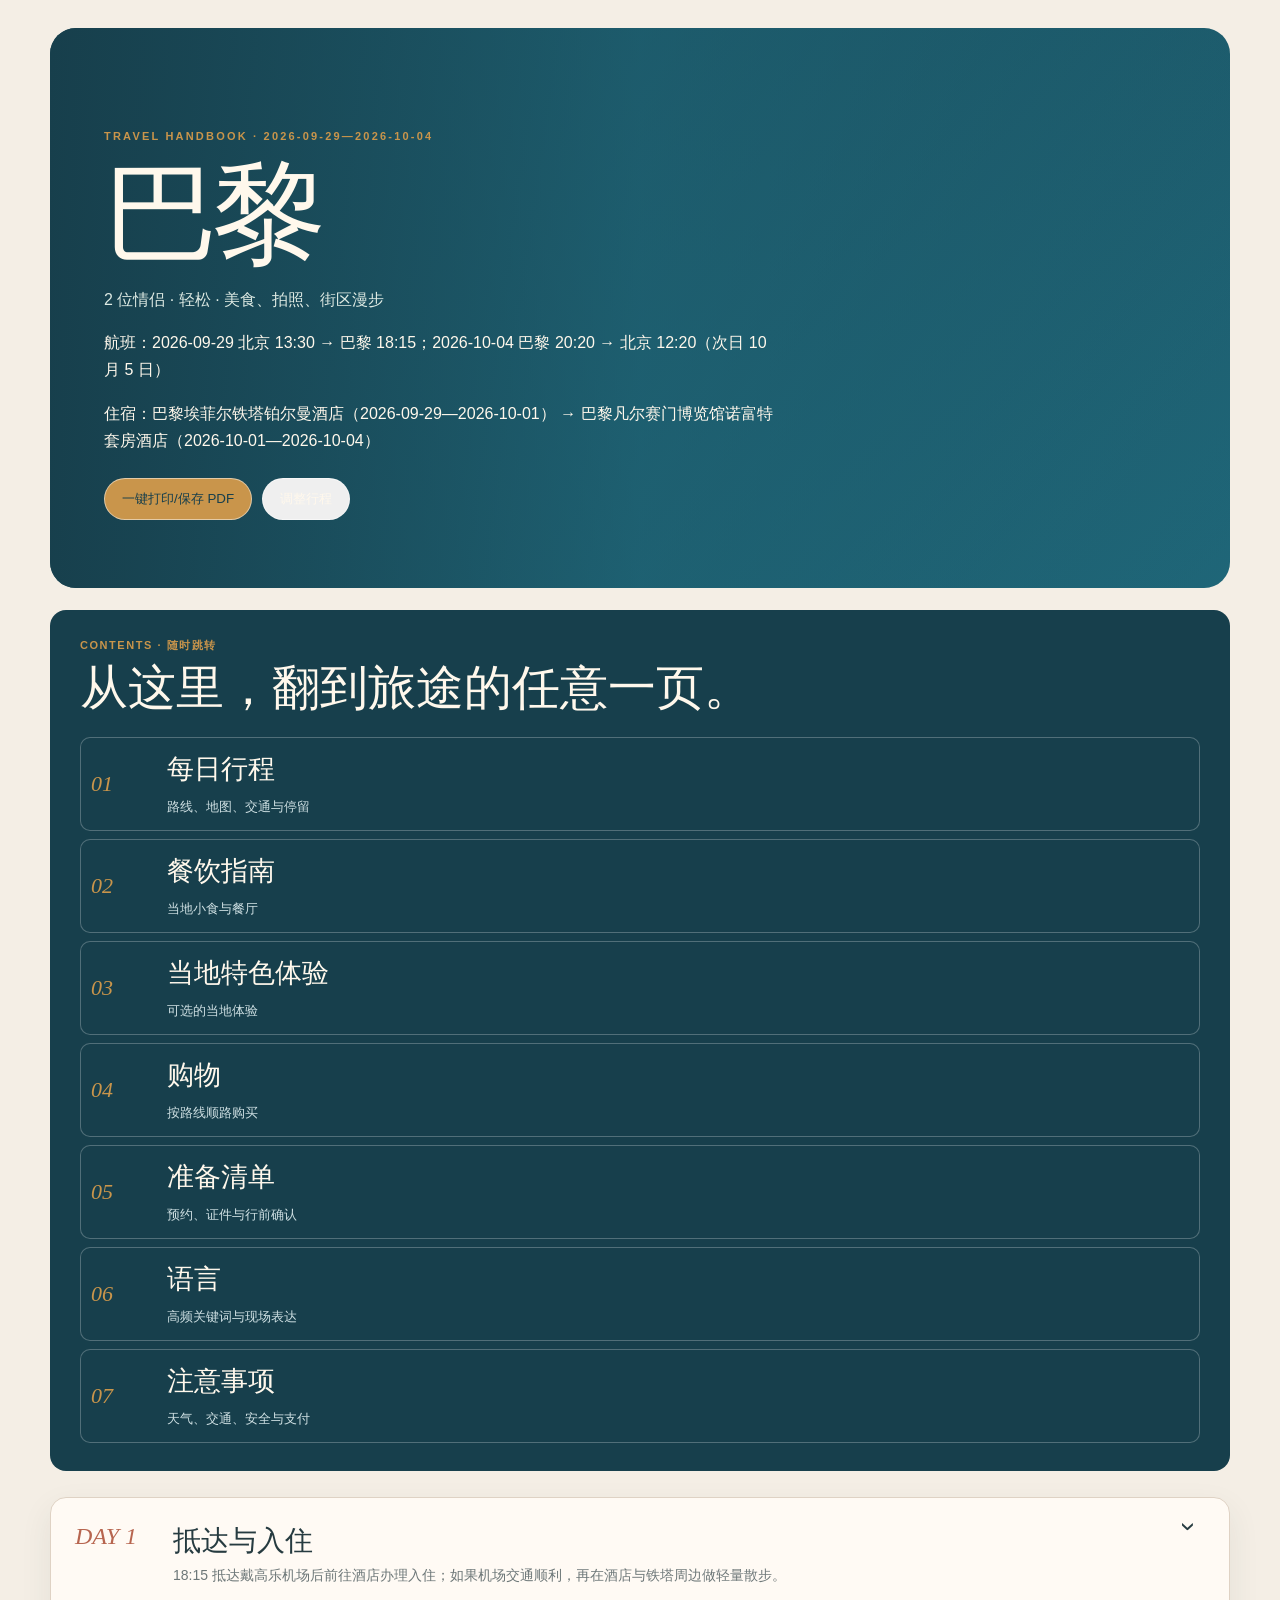
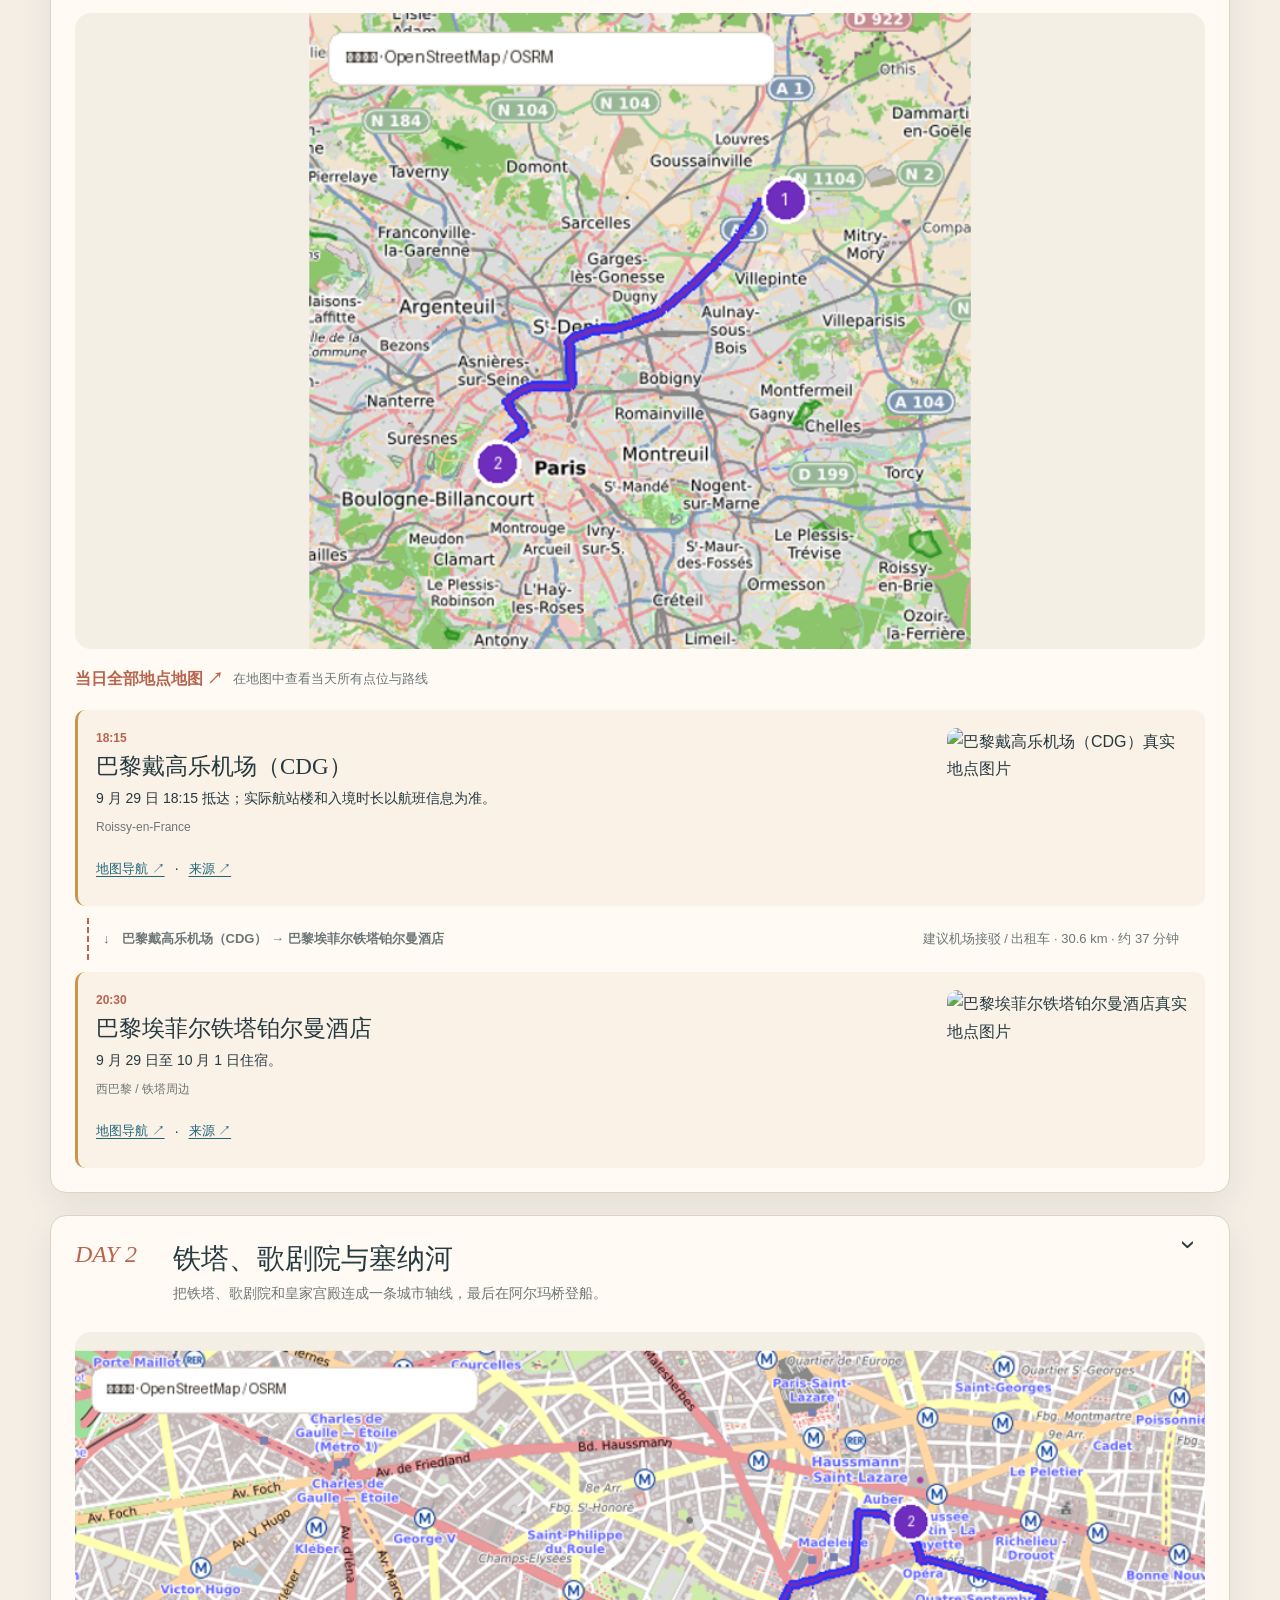
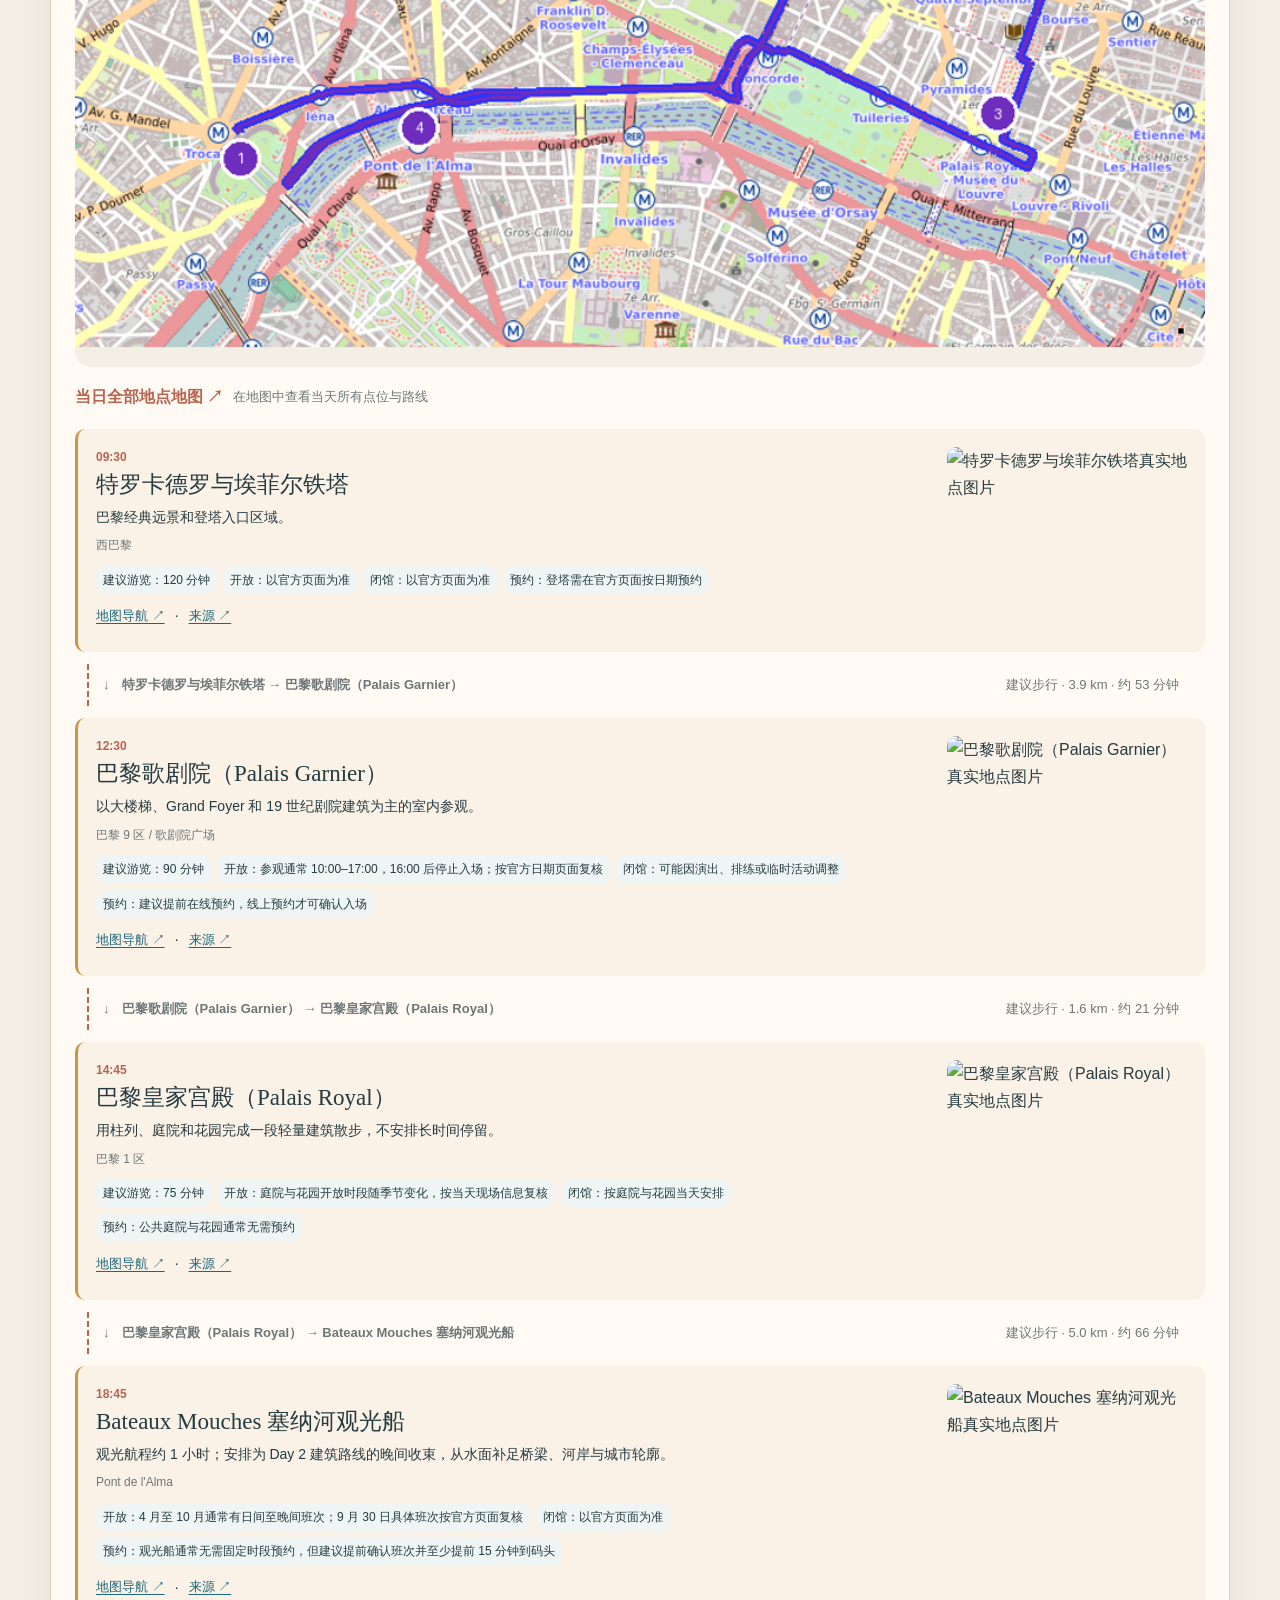
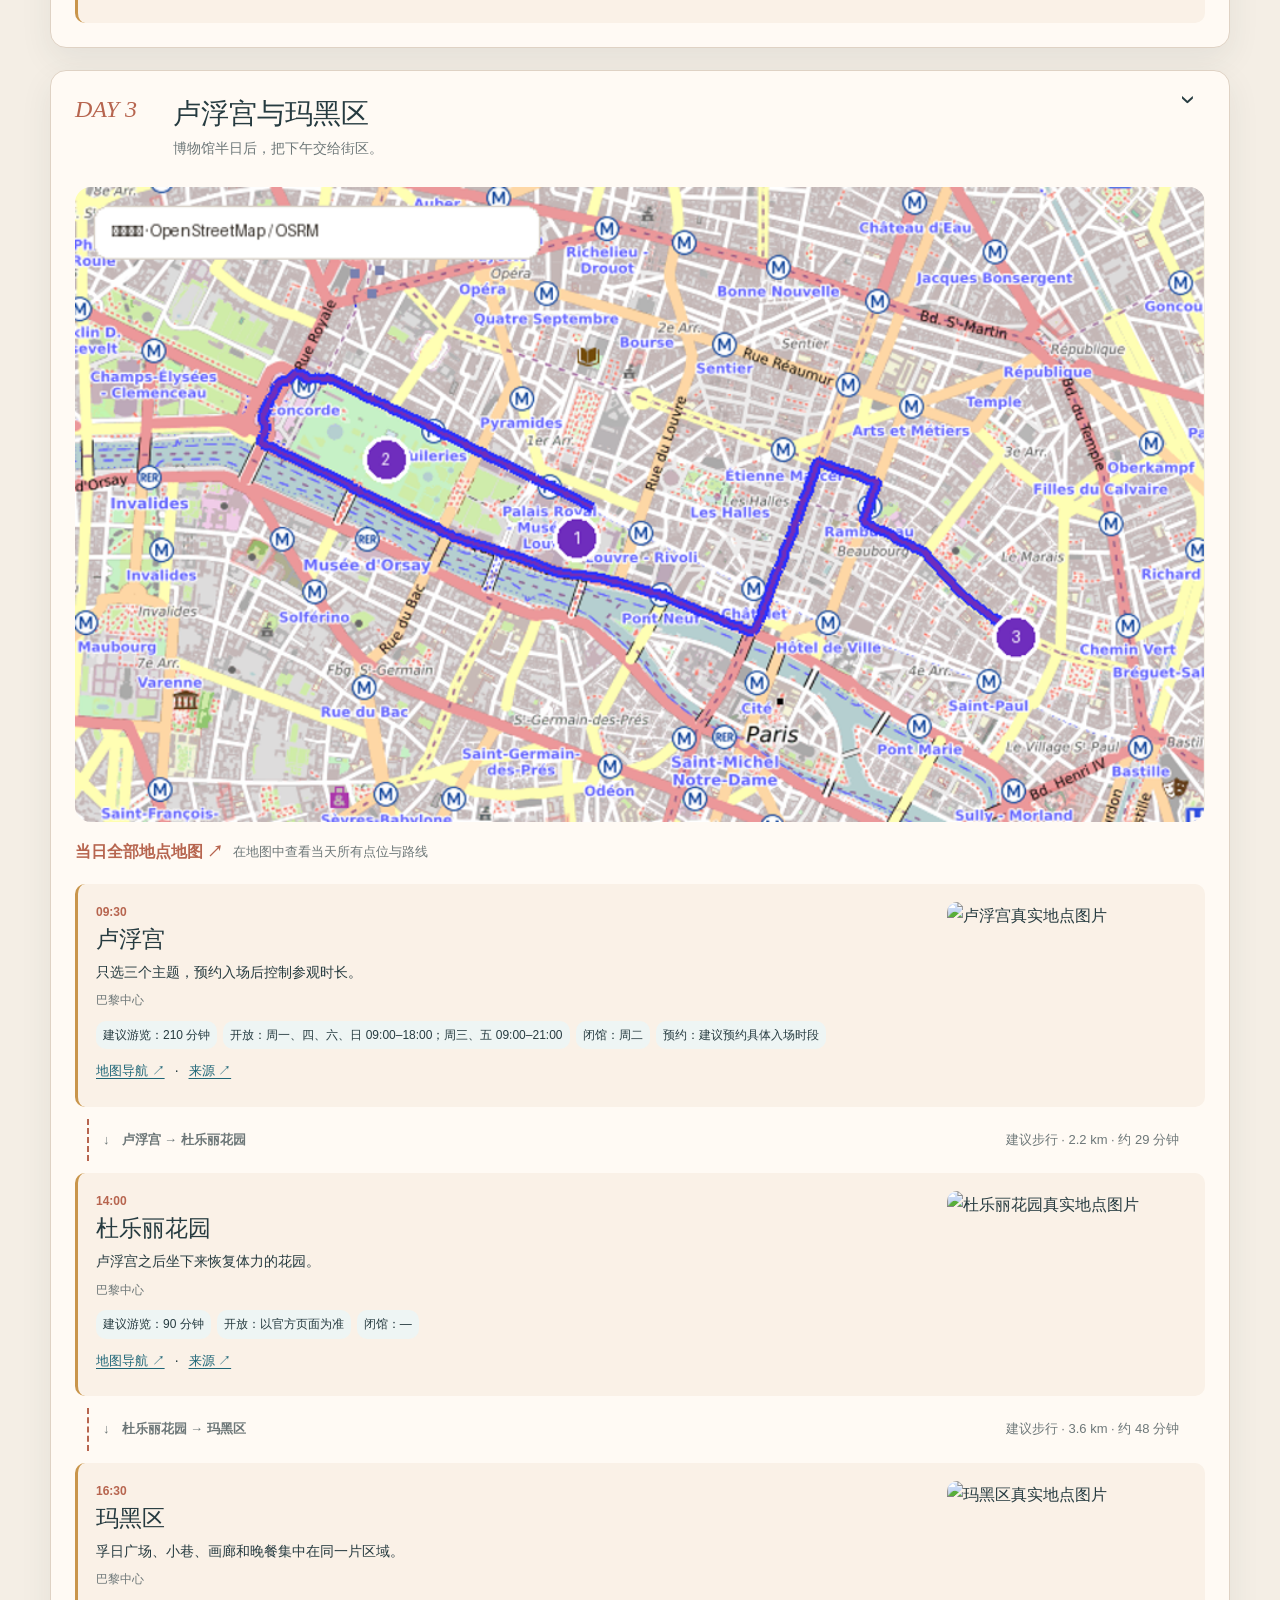
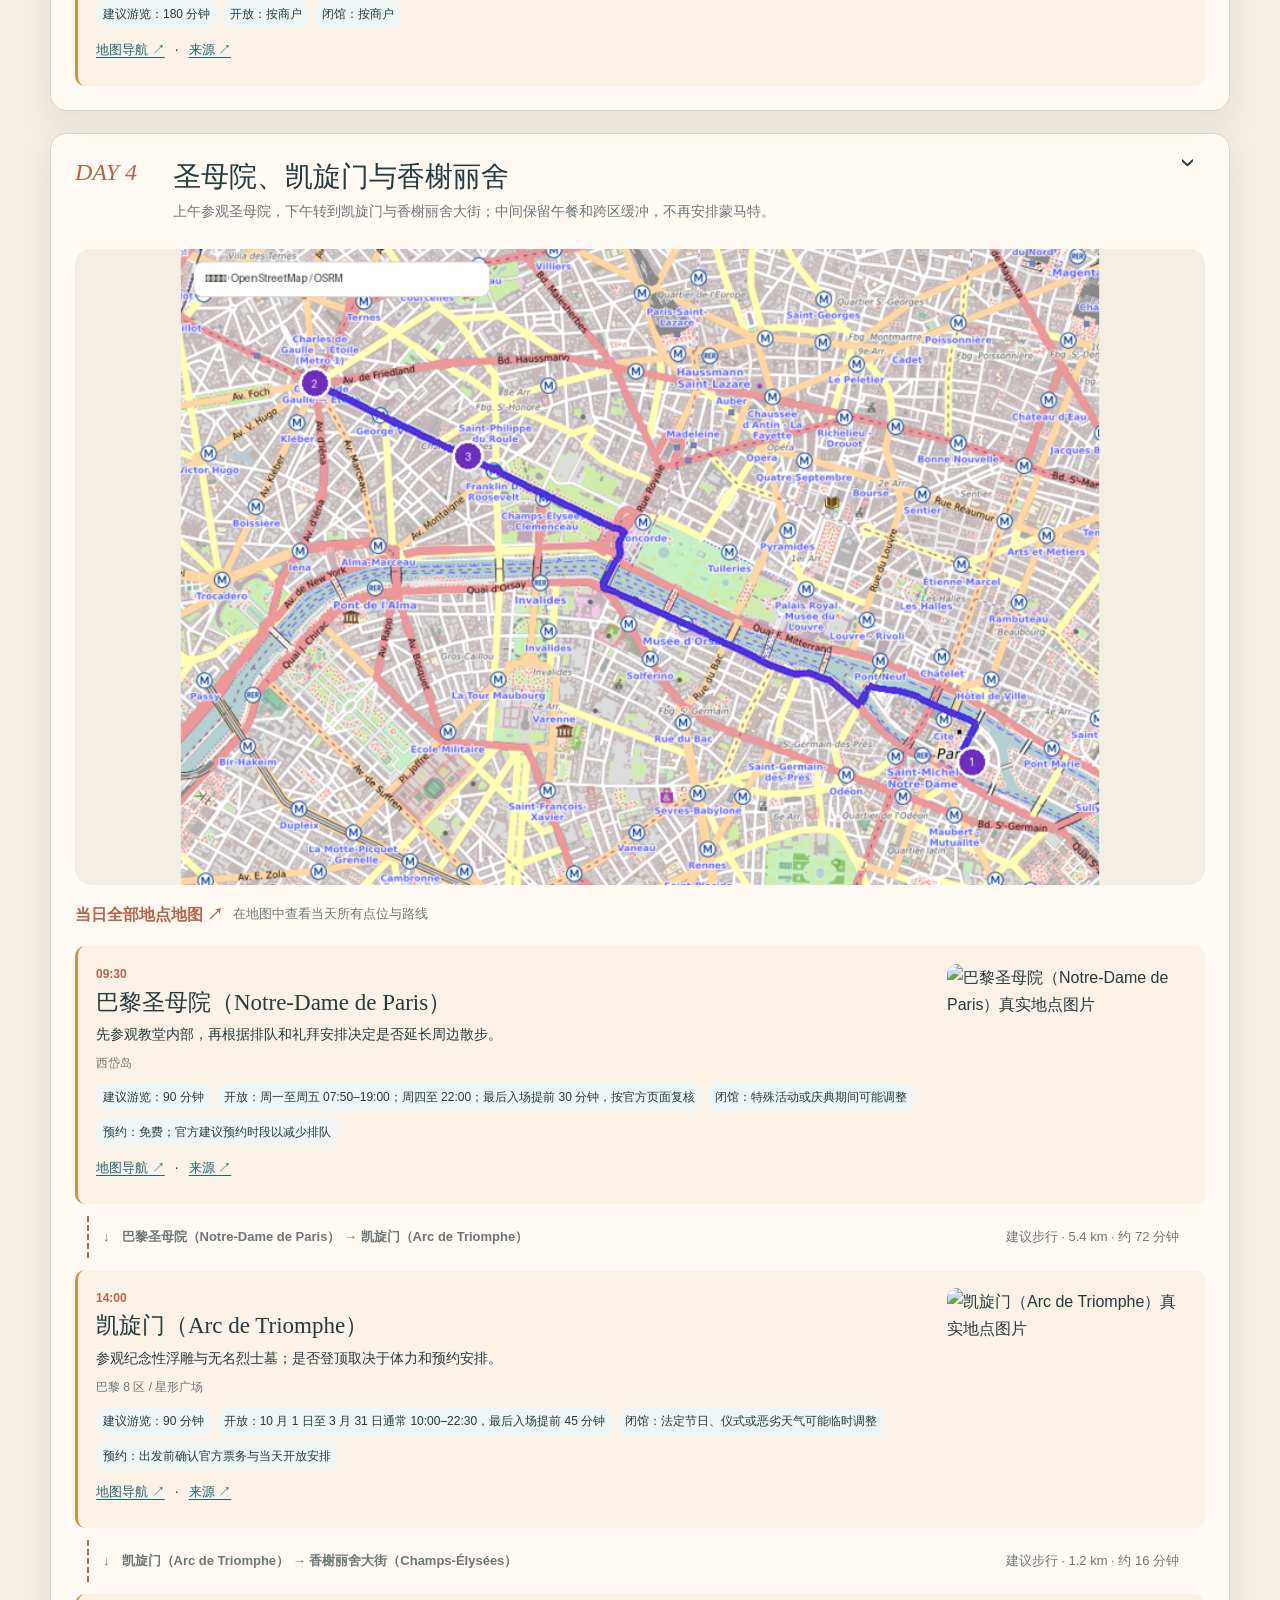
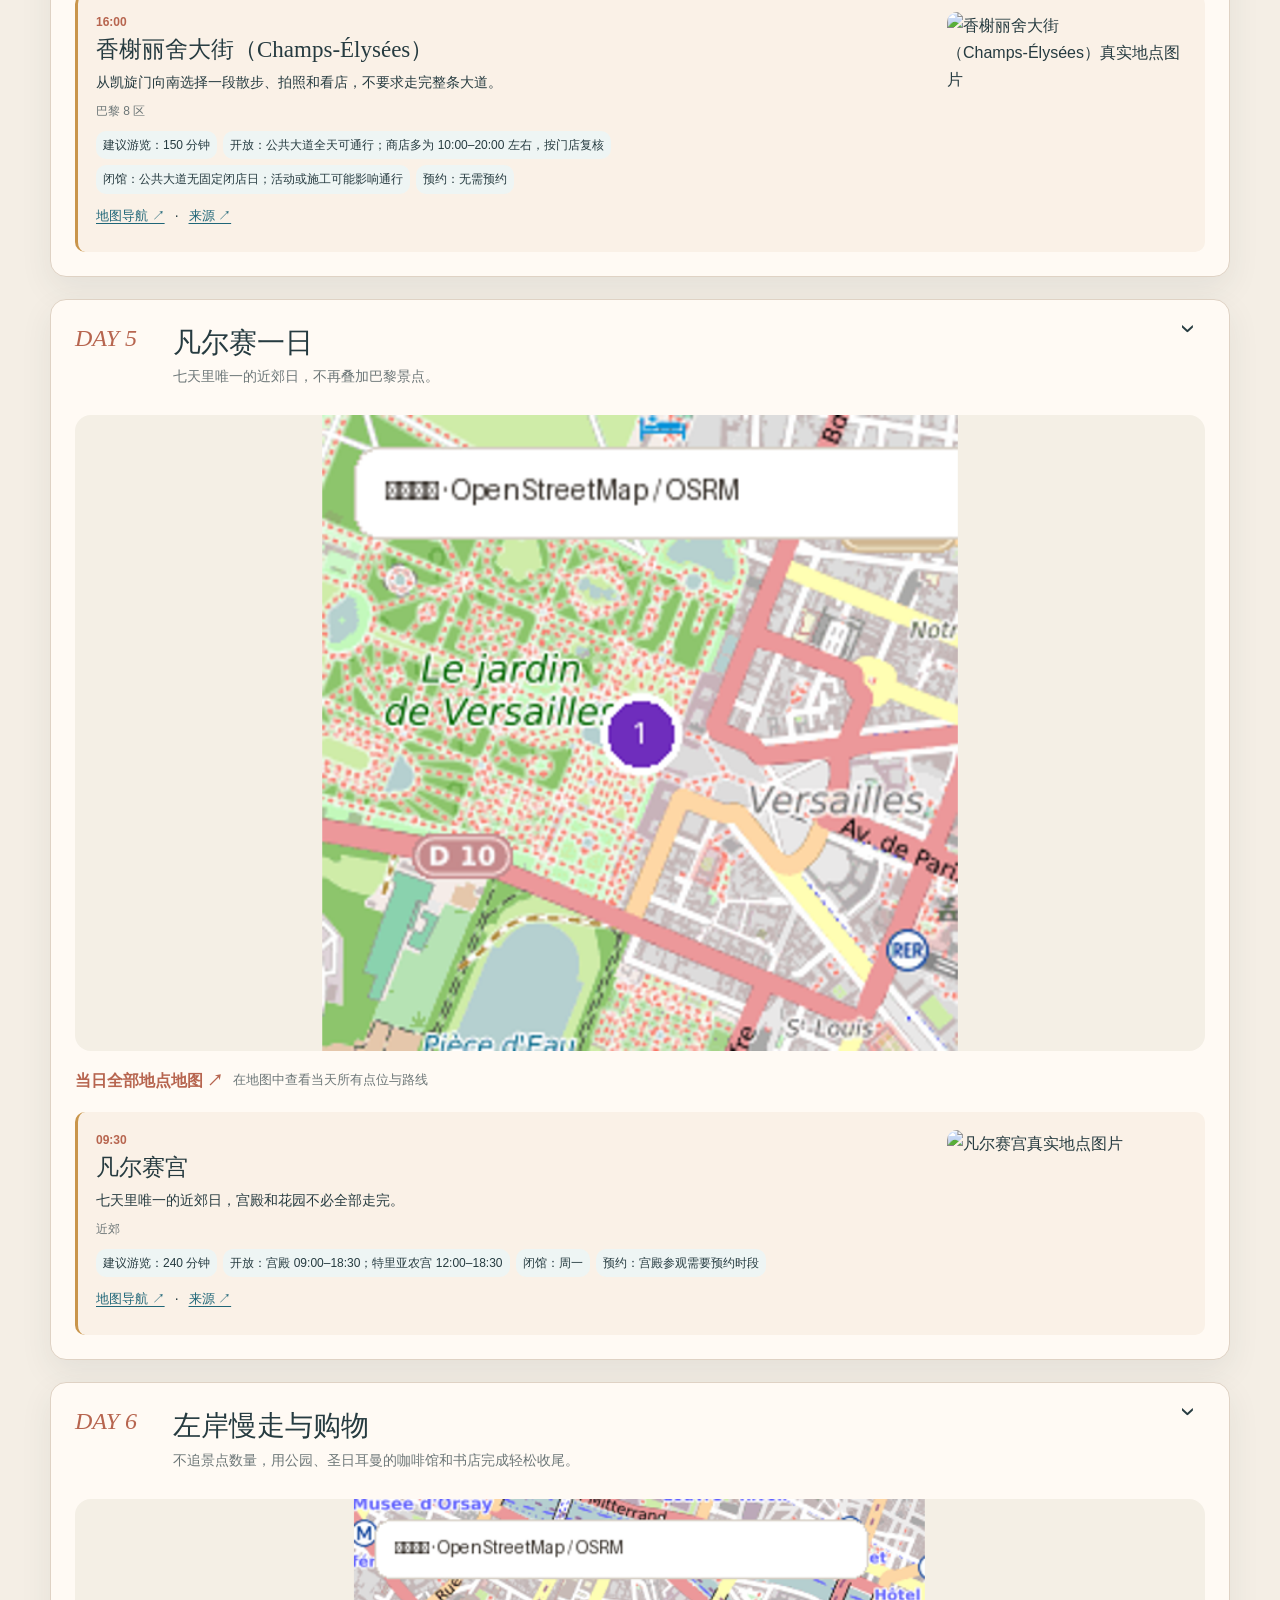
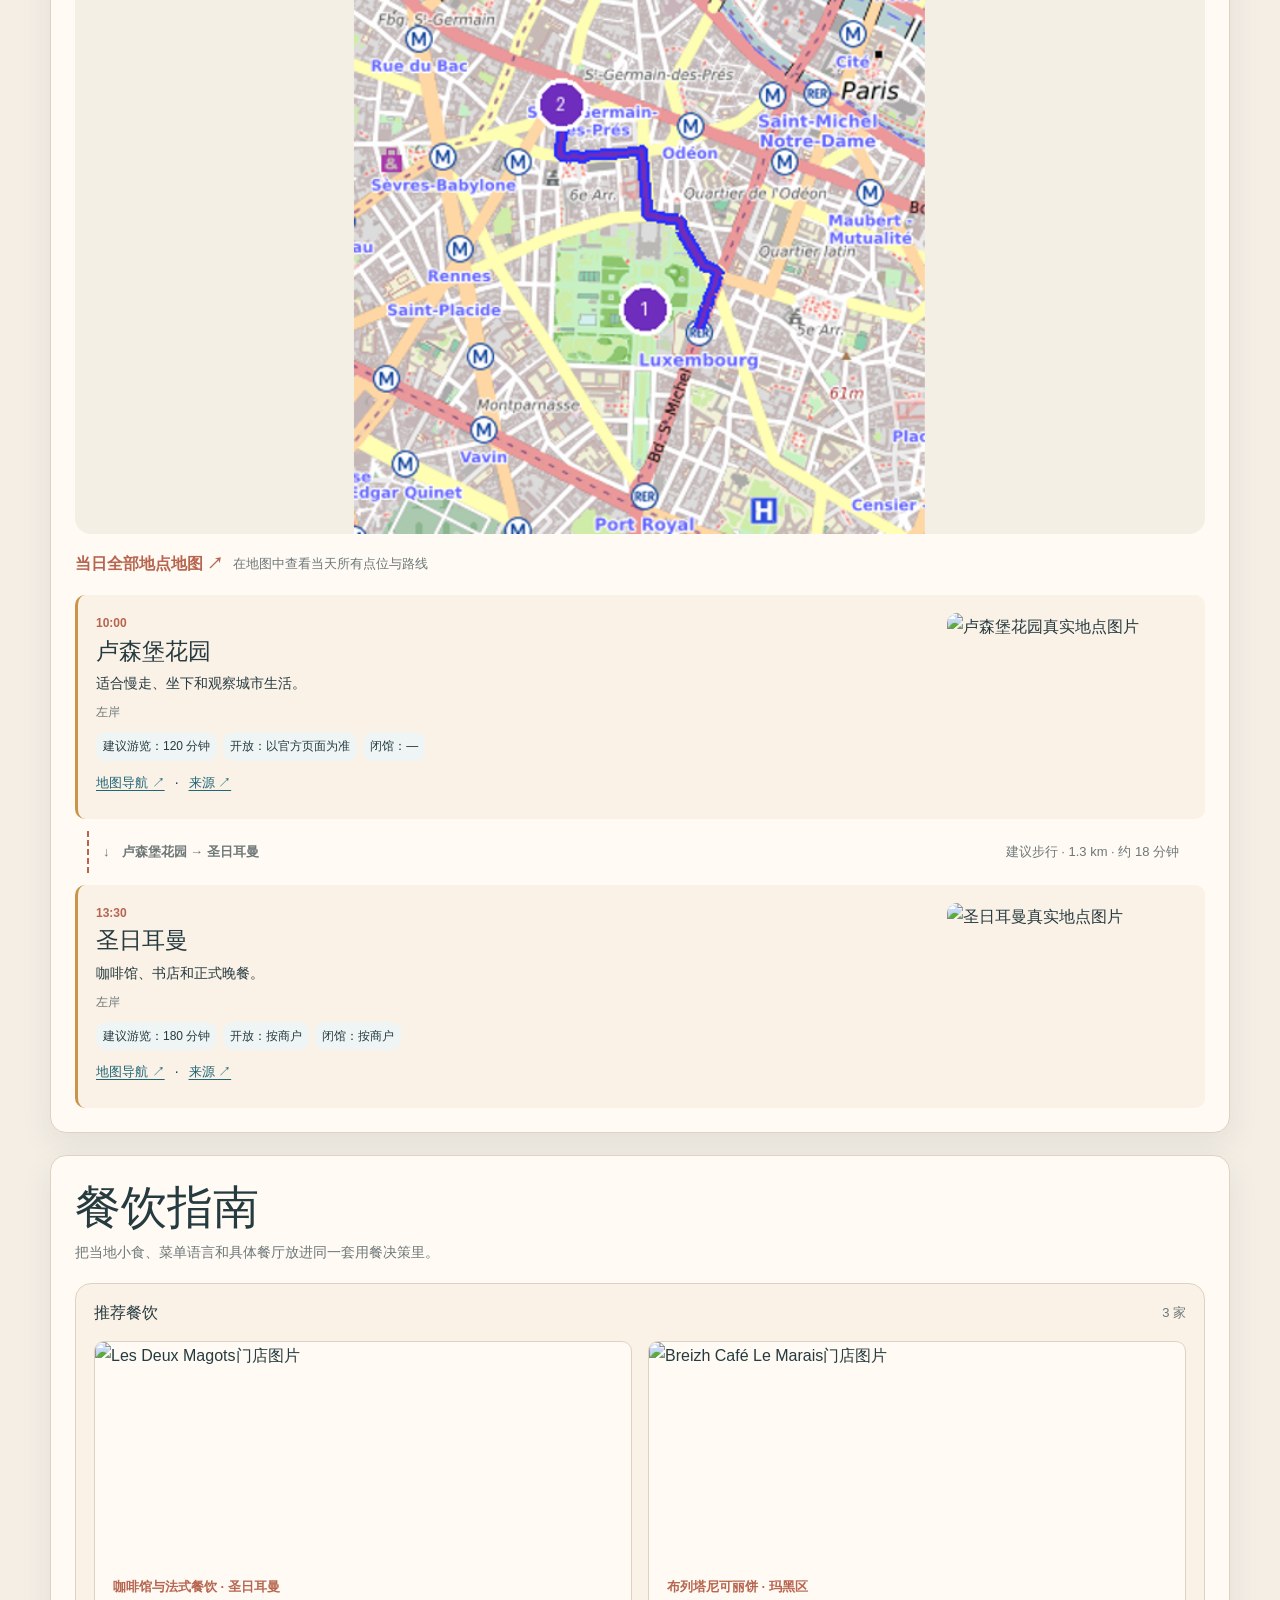
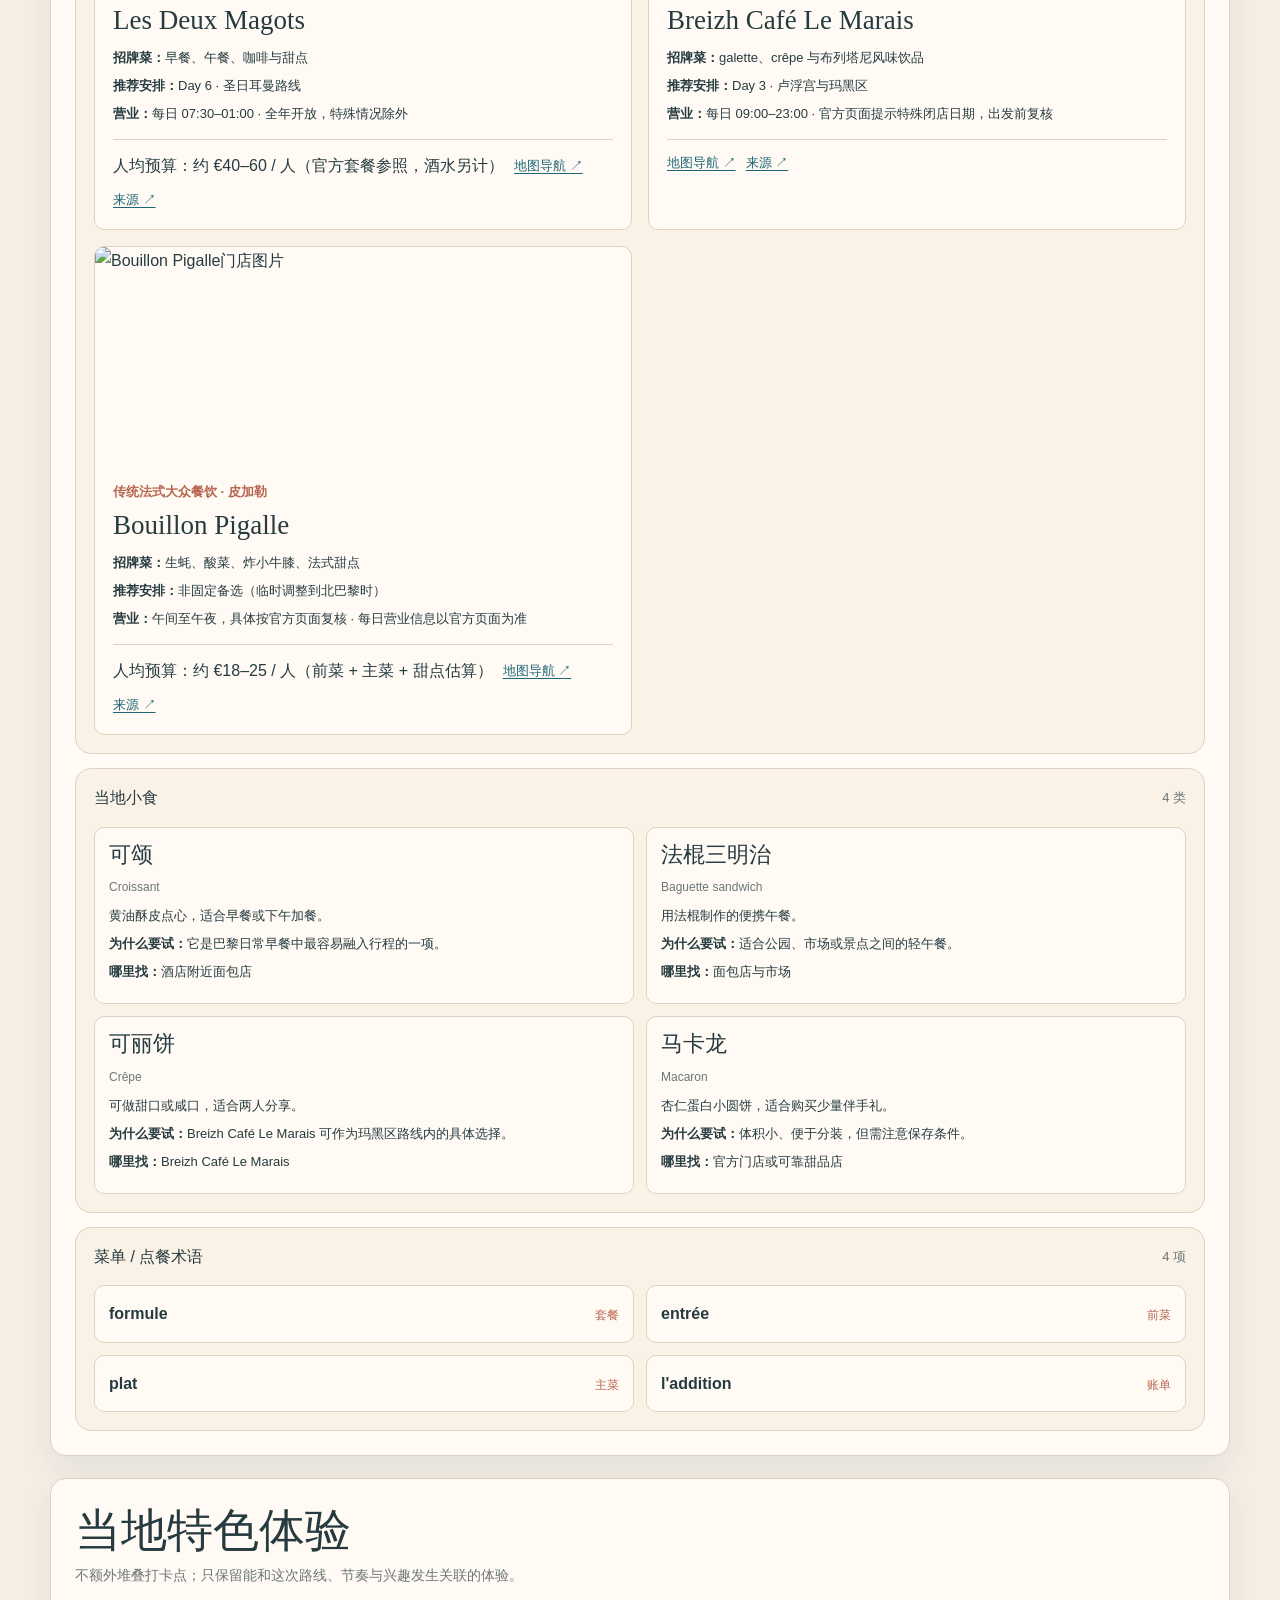
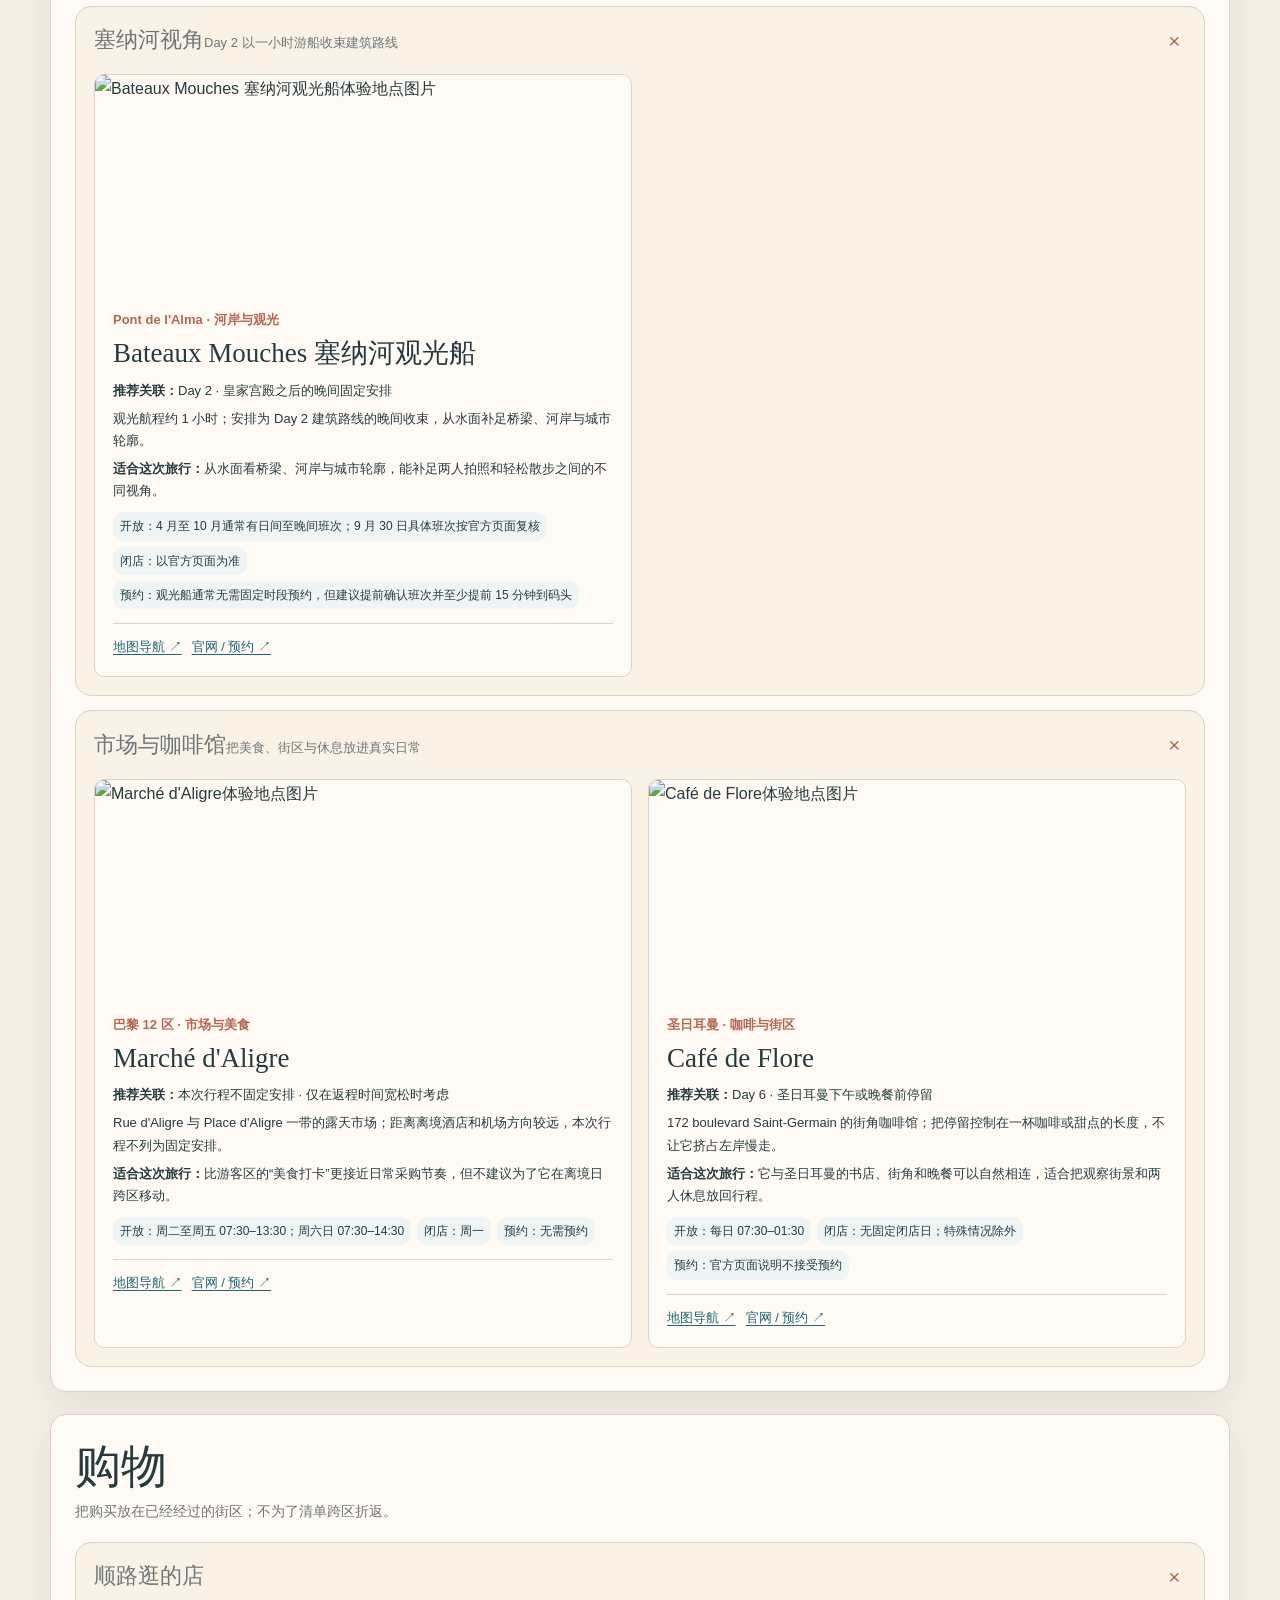
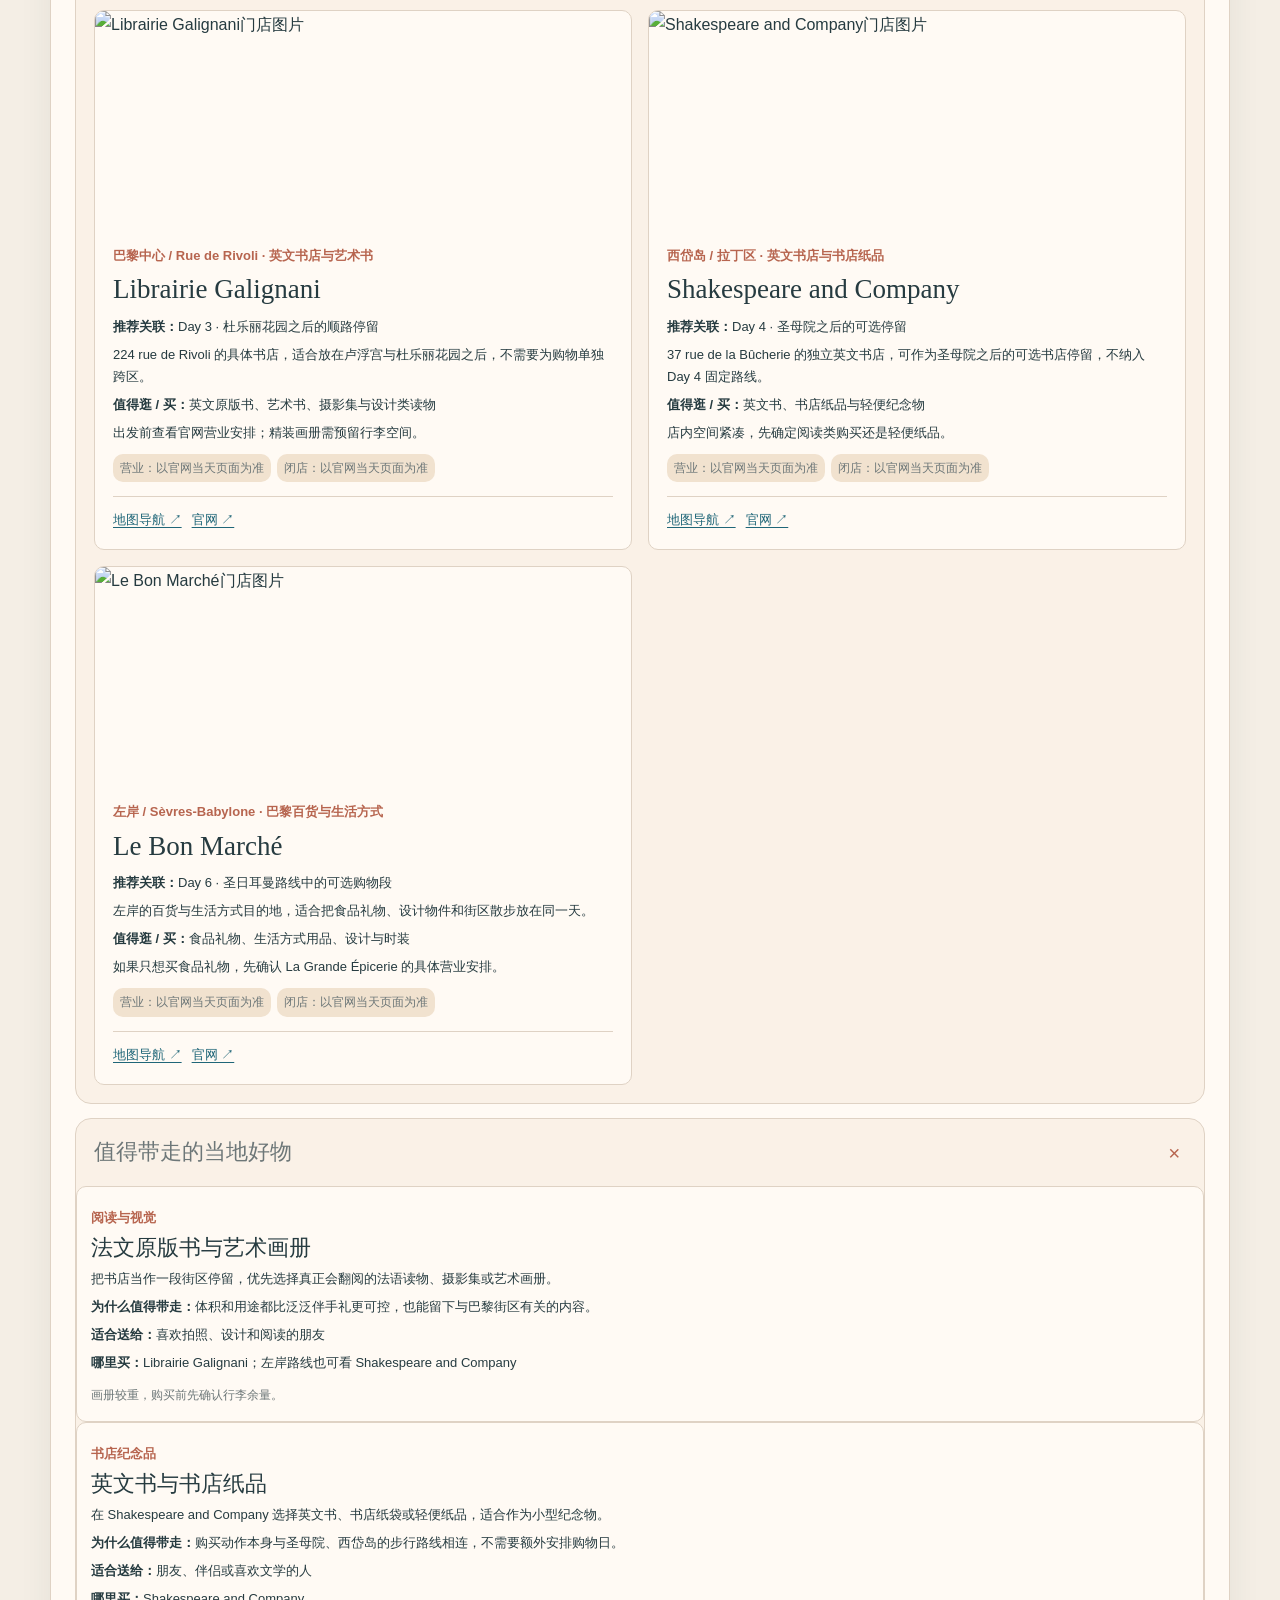
==== commit 3be2d311: "feat: use browser print for PDF export" ====
--- a/docs/index.html
+++ b/docs/index.html
@@ -41,12 +41,25 @@
 @media(prefers-reduced-motion:reduce){html{scroll-behavior:auto}.adjust-link,.fold[open]>summary i,.day[open]>summary .chevron{transition:none}}
 .restaurant-card .card-media,.experience-card .card-media,.shopping-card .card-media{height:var(--media-card-height)}
 @media(max-width:700px){.restaurant-card .card-media,.experience-card .card-media,.shopping-card .card-media{height:var(--media-card-height-mobile)}}
+
+@media print{
+  body{background:var(--color-bg)!important;-webkit-print-color-adjust:exact!important;print-color-adjust:exact!important}
+  .hero-cover{color:#fff8ec!important;background-color:var(--color-primary-dark)!important;background-image:var(--cover-image),linear-gradient(135deg,var(--color-primary-dark),var(--color-primary))!important;background-position:center!important;background-size:cover!important;-webkit-print-color-adjust:exact!important;print-color-adjust:exact!important}
+  .hero-cover__shade{display:block!important}
+  .hero-cover__actions,.adjust-modal,.day-map-action,.status-banner{display:none!important}
+  details:not([open])> *:not(summary){display:block!important}
+  details>summary{list-style:none}
+  details>summary::-webkit-details-marker{display:none}
+  .day,.module,.experience-chapter,.shopping-chapter,.notes-chapter{break-inside:avoid}
+  input[type=checkbox]{appearance:none;width:14px;height:14px;border:1px solid var(--color-muted);border-radius:2px;position:relative;vertical-align:middle}
+  input[type=checkbox]:checked::after{content:'✓';position:absolute;left:1px;top:-5px;font-size:15px;color:var(--color-accent);font-weight:700}
+}
 .itinerary-customizer[hidden]{display:none}.itinerary-customizer{position:fixed;inset:0;z-index:30;display:grid;place-items:center;padding:20px;background:rgba(24,32,29,.62);overflow:auto}.itinerary-customizer__panel{width:min(820px,100%);max-height:calc(100vh - 40px);overflow:auto;padding:28px;border:1px solid var(--color-line);border-radius:var(--radius-card);background:var(--color-primary-dark);color:#fff8ec;box-shadow:0 20px 70px rgba(0,0,0,.35)}.itinerary-customizer__head{display:flex;justify-content:space-between;gap:18px;align-items:start;margin:0 0 20px;padding:0;border:0;background:transparent}.itinerary-customizer__head small,.adjust-step>header small{color:var(--color-gold);letter-spacing:.12em;font-size:11px}.itinerary-customizer__head h2{margin:4px 0 7px;color:#fff8ec}.itinerary-customizer__head p{margin:0;color:#dcecef;font-size:13px}.itinerary-customizer__close{flex:0 0 auto;border:0;background:transparent;color:#fff8ec;font-size:30px;line-height:1;cursor:pointer}.adjust-days{display:flex;gap:8px;margin-bottom:18px;overflow-x:auto;padding-bottom:4px}.adjust-day-tab{flex:0 0 auto;padding:9px 13px;border:1px solid #638276;border-radius:var(--radius-control);background:transparent;color:#dcecef;text-align:left;cursor:pointer}.adjust-day-tab strong,.adjust-day-tab small{display:block}.adjust-day-tab strong{font-size:13px}.adjust-day-tab small{margin-top:2px;color:#a9c8c8;font-size:11px}.adjust-day-tab.is-active{border-color:var(--color-gold);background:var(--color-primary);color:#fff}.adjust-day-tab.is-active small{color:#e5f1f1}.adjust-step{margin-top:14px;padding:18px;border:1px solid #638276;border-radius:var(--radius-card);background:#214e52}.adjust-step>header{display:flex;align-items:baseline;gap:10px;margin:0 0 12px;padding:0;border:0;background:transparent}.adjust-step>header b{color:var(--color-gold);font:italic 20px Georgia,serif}.adjust-step>header span{font:500 20px Georgia,"Songti SC",serif}.adjust-theme{display:flex;gap:10px;align-items:center;margin:0 0 14px}.adjust-theme label{font-size:12px;color:#dcecef;white-space:nowrap}.adjust-theme input{flex:1;min-width:0}.adjust-timeline{display:grid;gap:10px}.adjust-period{padding-top:10px;border-top:1px solid #638276}.adjust-period:first-child{padding-top:0;border-top:0}.adjust-period>header{display:flex;justify-content:space-between;margin-bottom:7px;color:#b8d5d5;font-size:12px}.adjust-row{display:grid;grid-template-columns:34px 82px minmax(0,1fr) 92px 34px;gap:8px;align-items:center;padding:9px 0;border-bottom:1px solid #638276}.adjust-row:last-child{border-bottom:0}.adjust-row input,.adjust-row select,.adjust-add-form input,.adjust-add-form select,.adjust-freeform textarea,.adjust-request textarea,.adjust-theme input{width:100%;padding:8px 9px;border:1px solid #9fc5c9;border-radius:var(--radius-control);background:var(--color-surface);color:var(--color-text);font:13px -apple-system,BlinkMacSystemFont,"PingFang SC",sans-serif}.adjust-row .adjust-name{min-width:0}.adjust-row button,.adjust-add-button,.adjust-primary,.adjust-secondary,.adjust-inline-add{border:0;border-radius:var(--radius-control);padding:7px 9px;background:#438f9d;color:#fff;cursor:pointer;font-size:12px}.adjust-move{display:flex;flex-direction:column;gap:3px}.adjust-move button{padding:2px 6px;line-height:1;background:#438f9d}.adjust-row button.adjust-remove{background:var(--color-accent);font-size:18px;line-height:1}.adjust-row time{color:#f0d39d;font-size:12px}.adjust-inline-add{width:100%;margin:4px 0 2px;border:1px dashed #8ab9bc;background:transparent;color:#dcecef}.adjust-add-form{display:grid;grid-template-columns:100px minmax(0,1fr) 100px 100px;gap:9px;align-items:end}.adjust-add-form label,.adjust-freeform label,.adjust-request label{display:grid;gap:5px;color:#dcecef;font-size:12px}.adjust-add-button,.adjust-primary{background:var(--color-gold);color:var(--color-primary-dark);font-weight:700}.adjust-freeform,.adjust-request{margin-top:14px}.adjust-freeform textarea,.adjust-request textarea{min-height:72px;resize:vertical}.adjust-request textarea{min-height:170px}.adjust-actions{display:flex;gap:10px;flex-wrap:wrap;margin-top:14px}.adjust-secondary{border:1px solid #9fc5c9;background:transparent}.adjust-status{margin:10px 0 0;color:#cde4e5;font-size:12px;min-height:18px}@media(max-width:700px){.itinerary-customizer{padding:8px}.itinerary-customizer__panel{max-height:calc(100vh - 16px);padding:18px;border-radius:var(--radius-control)}.adjust-step{padding:14px}.adjust-row{grid-template-columns:28px 70px minmax(0,1fr) 78px 30px;gap:5px}.adjust-row input{font-size:12px}.adjust-add-form{grid-template-columns:1fr 1fr}.adjust-add-button{grid-column:1/-1}.adjust-theme{align-items:start;flex-direction:column}.adjust-theme input{width:100%}}
 .adjust-inline-form{display:grid;grid-template-columns:82px minmax(0,1fr) 100px auto auto;gap:8px;align-items:end;padding:10px 0;border-bottom:1px solid #638276}.adjust-inline-form label{display:grid;gap:5px;color:#dcecef;font-size:12px}.adjust-inline-form input{width:100%;padding:8px 9px;border:1px solid #9fc5c9;border-radius:var(--radius-control);background:var(--color-surface);color:var(--color-text);font:13px -apple-system,BlinkMacSystemFont,"PingFang SC",sans-serif}.adjust-inline-form button{border:0;border-radius:var(--radius-control);padding:8px 10px;background:var(--color-gold);color:var(--color-primary-dark);font-size:12px;font-weight:700;cursor:pointer}.adjust-inline-form .adjust-inline-cancel{background:transparent;border:1px solid #9fc5c9;color:#dcecef}@media(max-width:700px){.adjust-inline-form{grid-template-columns:1fr 1fr}.adjust-inline-form label:nth-child(2){grid-column:1/-1}.adjust-inline-form button{width:100%}}
 .adjust-field{display:grid;gap:3px;min-width:0}.adjust-field>span{color:#b8d5d5;font-size:10px;line-height:1.1;white-space:nowrap}.adjust-field input{min-width:0}.adjust-period-empty{margin:4px 0 8px;color:#a9c8c8;font-size:12px}.adjust-move button:disabled{cursor:not-allowed;opacity:.32}.adjust-row{min-width:0}.adjust-place{min-width:0}.adjust-inline-form input:focus,.adjust-row input:focus,.adjust-theme input:focus,.adjust-freeform textarea:focus,.adjust-request textarea:focus{outline:2px solid var(--color-gold);outline-offset:1px}@media(max-width:700px){.adjust-row{grid-template-columns:28px 70px minmax(0,1fr) 78px 30px}.adjust-field>span{font-size:9px}.adjust-inline-form{grid-template-columns:1fr 1fr 1fr}.adjust-inline-form label:nth-child(2){grid-column:auto}.adjust-inline-form button{width:auto}}
 .adjust-add-form{grid-template-columns:100px minmax(0,1fr) 112px 112px auto;align-items:end}.adjust-add-form label{grid-template-rows:auto 38px;min-width:0}.adjust-add-form label>input,.adjust-add-form label>select{height:38px;box-sizing:border-box}.adjust-add-button{height:38px;align-self:end;white-space:nowrap}.adjust-add-form input,.adjust-add-form select{margin:0}@media(max-width:700px){.adjust-add-form{grid-template-columns:1fr 1fr}.adjust-add-form label{grid-template-rows:auto 38px}.adjust-add-button{grid-column:1/-1;width:max-content}}
 .adjust-row .adjust-remove{height:38px;align-self:end;box-sizing:border-box;display:grid;place-items:center;padding:0}
-</style></head><body><main><header class='hero-cover' style="--cover-image:url('https://images.unsplash.com/photo-1502602898657-3e91760cbb34?auto=format&amp;fit=crop&amp;w=1800&amp;q=85')"><div class='hero-cover__shade'></div><div class='hero-cover__content'><p class='hero-cover__kicker'>TRAVEL HANDBOOK · 2026-09-29—2026-10-04</p><h1>巴黎</h1><p class='hero-cover__meta'>2 位情侣 · 轻松 · 美食、拍照、街区漫步</p><div class='logistics-summary'><p>航班：2026-09-29 北京 13:30 → 巴黎 18:15；2026-10-04 巴黎 20:20 → 北京 12:20（次日 10 月 5 日）</p><p>住宿：巴黎埃菲尔铁塔铂尔曼酒店（2026-09-29—2026-10-01） → 巴黎凡尔赛门博览馆诺富特套房酒店（2026-10-01—2026-10-04）</p></div><div class='hero-cover__actions'><a class='download' href='travel-handbook.pdf' download>一键下载 PDF</a><button type='button' class='adjust-link' id='open-adjust-modal'>调整行程</button></div></div></header><section class='contents' aria-label='旅行手册目录'><div class='contents-head'><p>CONTENTS · 随时跳转</p><h2>从这里，翻到旅途的任意一页。</h2></div><div class='contents-grid'><a href='#itinerary'><b>01</b><span>每日行程</span><em>路线、地图、交通与停留</em></a><a href='#food'><b>02</b><span>餐饮指南</span><em>当地小食与餐厅</em></a><a href='#experiences'><b>03</b><span>当地特色体验</span><em>可选的当地体验</em></a><a href='#shopping'><b>04</b><span>购物</span><em>按路线顺路购买</em></a><a href='#preparation'><b>05</b><span>准备清单</span><em>预约、证件与行前确认</em></a><a href='#language'><b>06</b><span>语言</span><em>高频关键词与现场表达</em></a><a href='#notes'><b>07</b><span>注意事项</span><em>天气、交通、安全与支付</em></a></div></section><section id='itinerary'><details class='day' open><summary class='head'><span>DAY 1</span><div><h2>抵达与入住</h2><p>18:15 抵达戴高乐机场后前往酒店办理入住；如果机场交通顺利，再在酒店与铁塔周边做轻量散步。</p></div><i class='chevron' aria-hidden='true'>›</i></summary><div class='map'><img style='width:100%;height:auto' src='map-snapshots/day-01.png?v=20260916-map' alt='抵达与入住真实地图路线截图'></div><p class='day-map-action'><a href='https://www.google.com/maps/dir/?api=1&amp;origin=49.0097%2C2.5479&amp;destination=48.8559%2C2.2933&amp;travelmode=driving' target='_blank'>当日全部地点地图 ↗</a><span>在地图中查看当天所有点位与路线</span></p><div class='stops'><article class='entity-card entity-card--route stop'><div class='card-body stop-copy'><b class='card-meta'>18:15</b><h3 class='card-title'>巴黎戴高乐机场（CDG）</h3><p class='card-description'>9 月 29 日 18:15 抵达；实际航站楼和入境时长以航班信息为准。</p><small class='card-meta'>Roissy-en-France</small><div class='stop-facts'></div><p class='card-actions action-row'><a href='https://www.google.com/maps/search/?api=1&amp;query=Paris+Charles+de+Gaulle+Airport' target='_blank'>地图导航 ↗</a> · <a href='https://www.parisaeroport.fr/en/passengers/access/paris-charles-de-gaulle' target='_blank'>来源 ↗</a></p></div><img class='card-media stop-image' src='https://commons.wikimedia.org/wiki/Special:FilePath/Paris-Charles_de_Gaulle_Airport%2C_Paris.jpg' alt='巴黎戴高乐机场（CDG）真实地点图片' loading='lazy'></article><div class='transport-card'><span>↓</span><b>巴黎戴高乐机场（CDG） → 巴黎埃菲尔铁塔铂尔曼酒店</b><em>建议机场接驳 / 出租车 · 30.6 km · 约 37 分钟</em></div><article class='entity-card entity-card--route stop'><div class='card-body stop-copy'><b class='card-meta'>20:30</b><h3 class='card-title'>巴黎埃菲尔铁塔铂尔曼酒店</h3><p class='card-description'>9 月 29 日至 10 月 1 日住宿。</p><small class='card-meta'>西巴黎 / 铁塔周边</small><div class='stop-facts'></div><p class='card-actions action-row'><a href='https://www.google.com/maps/search/?api=1&amp;query=Pullman+Paris+Tour+Eiffel+18+Avenue+de+Suffren+Paris' target='_blank'>地图导航 ↗</a> · <a href='https://all.accor.com/hotel/7229/index.en.shtml' target='_blank'>来源 ↗</a></p></div><img class='card-media stop-image' src='https://commons.wikimedia.org/wiki/Special:FilePath/Pullman_Eiffel_Tower_Hotel_Paris_France_2.jpg' alt='巴黎埃菲尔铁塔铂尔曼酒店真实地点图片' loading='lazy'></article></div></details><details class='day' open><summary class='head'><span>DAY 2</span><div><h2>铁塔、歌剧院与塞纳河</h2><p>把铁塔、歌剧院和皇家宫殿连成一条城市轴线，最后在阿尔玛桥登船。</p></div><i class='chevron' aria-hidden='true'>›</i></summary><div class='map'><img style='width:100%;height:auto' src='map-snapshots/day-02.png?v=20260916-map' alt='铁塔、歌剧院与塞纳河真实地图路线截图'></div><p class='day-map-action'><a href='https://www.google.com/maps/dir/?api=1&amp;origin=48.8619%2C2.2887&amp;destination=48.8632%2C2.3001&amp;travelmode=walking&amp;waypoints=48.8719%2C2.3316%7C48.8638%2C2.3372' target='_blank'>当日全部地点地图 ↗</a><span>在地图中查看当天所有点位与路线</span></p><div class='stops'><article class='entity-card entity-card--route stop'><div class='card-body stop-copy'><b class='card-meta'>09:30</b><h3 class='card-title'>特罗卡德罗与埃菲尔铁塔</h3><p class='card-description'>巴黎经典远景和登塔入口区域。</p><small class='card-meta'>西巴黎</small><div class='stop-facts'><span>建议游览：120 分钟</span><span>开放：以官方页面为准</span><span>闭馆：以官方页面为准</span><span>预约：登塔需在官方页面按日期预约</span></div><p class='card-actions action-row'><a href='https://www.google.com/maps/search/?api=1&amp;query=Trocad%C3%A9ro+Paris' target='_blank'>地图导航 ↗</a> · <a href='https://www.toureiffel.paris/en' target='_blank'>来源 ↗</a></p></div><img class='card-media stop-image' src='https://commons.wikimedia.org/wiki/Special:FilePath/Eiffel_Tower_as_seen_from_Trocadero.jpg' alt='特罗卡德罗与埃菲尔铁塔真实地点图片' loading='lazy'></article><div class='transport-card'><span>↓</span><b>特罗卡德罗与埃菲尔铁塔 → 巴黎歌剧院（Palais Garnier）</b><em>建议步行 · 3.9 km · 约 53 分钟</em></div><article class='entity-card entity-card--route stop'><div class='card-body stop-copy'><b class='card-meta'>12:30</b><h3 class='card-title'>巴黎歌剧院（Palais Garnier）</h3><p class='card-description'>以大楼梯、Grand Foyer 和 19 世纪剧院建筑为主的室内参观。</p><small class='card-meta'>巴黎 9 区 / 歌剧院广场</small><div class='stop-facts'><span>建议游览：90 分钟</span><span>开放：参观通常 10:00–17:00，16:00 后停止入场；按官方日期页面复核</span><span>闭馆：可能因演出、排练或临时活动调整</span><span>预约：建议提前在线预约，线上预约才可确认入场</span></div><p class='card-actions action-row'><a href='https://www.google.com/maps/search/?api=1&amp;query=Palais+Garnier+Place+de+l%27Op%C3%A9ra+Paris' target='_blank'>地图导航 ↗</a> · <a href='https://www.operadeparis.fr/en/visits/visit-and-explore/visit-the-palais-garnier' target='_blank'>来源 ↗</a></p></div><img class='card-media stop-image' src='https://commons.wikimedia.org/wiki/Special:FilePath/Fa%C3%A7ade_ouest_Palais_Garnier_Paris_2.jpg' alt='巴黎歌剧院（Palais Garnier）真实地点图片' loading='lazy'></article><div class='transport-card'><span>↓</span><b>巴黎歌剧院（Palais Garnier） → 巴黎皇家宫殿（Palais Royal）</b><em>建议步行 · 1.6 km · 约 21 分钟</em></div><article class='entity-card entity-card--route stop'><div class='card-body stop-copy'><b class='card-meta'>14:45</b><h3 class='card-title'>巴黎皇家宫殿（Palais Royal）</h3><p class='card-description'>用柱列、庭院和花园完成一段轻量建筑散步，不安排长时间停留。</p><small class='card-meta'>巴黎 1 区</small><div class='stop-facts'><span>建议游览：75 分钟</span><span>开放：庭院与花园开放时段随季节变化，按当天现场信息复核</span><span>闭馆：按庭院与花园当天安排</span><span>预约：公共庭院与花园通常无需预约</span></div><p class='card-actions action-row'><a href='https://www.google.com/maps/search/?api=1&amp;query=Palais+Royal+Paris' target='_blank'>地图导航 ↗</a> · <a href='https://parisjetaime.com/eng/article/balade-du-palais-royal-a-la-place-vendome-a789' target='_blank'>来源 ↗</a></p></div><img class='card-media stop-image' src='https://commons.wikimedia.org/wiki/Special:FilePath/Palais_Royal_-_Cour_-_Ao%C3%BBt_2026.jpg' alt='巴黎皇家宫殿（Palais Royal）真实地点图片' loading='lazy'></article><div class='transport-card'><span>↓</span><b>巴黎皇家宫殿（Palais Royal） → Bateaux Mouches 塞纳河观光船</b><em>建议步行 · 5.0 km · 约 66 分钟</em></div><article class='entity-card entity-card--route stop'><div class='card-body stop-copy'><b class='card-meta'>18:45</b><h3 class='card-title'>Bateaux Mouches 塞纳河观光船</h3><p class='card-description'>观光航程约 1 小时；安排为 Day 2 建筑路线的晚间收束，从水面补足桥梁、河岸与城市轮廓。</p><small class='card-meta'>Pont de l&#x27;Alma</small><div class='stop-facts'><span>开放：4 月至 10 月通常有日间至晚间班次；9 月 30 日具体班次按官方页面复核</span><span>闭馆：以官方页面为准</span><span>预约：观光船通常无需固定时段预约，但建议提前确认班次并至少提前 15 分钟到码头</span></div><p class='card-actions action-row'><a href='https://www.google.com/maps/search/?api=1&amp;query=Bateaux+Mouches+Pont+de+l%27Alma+Paris' target='_blank'>地图导航 ↗</a> · <a href='https://www.bateaux-mouches.fr/en/reservation/tickets' target='_blank'>来源 ↗</a></p></div><img class='card-media stop-image' src='https://commons.wikimedia.org/wiki/Special:FilePath/Bateaux_Mouches_Paris_2011.jpg' alt='Bateaux Mouches 塞纳河观光船真实地点图片' loading='lazy'></article></div></details><details class='day' open><summary class='head'><span>DAY 3</span><div><h2>卢浮宫与玛黑区</h2><p>博物馆半日后，把下午交给街区。</p></div><i class='chevron' aria-hidden='true'>›</i></summary><div class='map'><img style='width:100%;height:auto' src='map-snapshots/day-03.png?v=20260916-map' alt='卢浮宫与玛黑区真实地图路线截图'></div><p class='day-map-action'><a href='https://www.google.com/maps/dir/?api=1&amp;origin=48.8606%2C2.3376&amp;destination=48.857%2C2.362&amp;travelmode=walking&amp;waypoints=48.8635%2C2.327' target='_blank'>当日全部地点地图 ↗</a><span>在地图中查看当天所有点位与路线</span></p><div class='stops'><article class='entity-card entity-card--route stop'><div class='card-body stop-copy'><b class='card-meta'>09:30</b><h3 class='card-title'>卢浮宫</h3><p class='card-description'>只选三个主题，预约入场后控制参观时长。</p><small class='card-meta'>巴黎中心</small><div class='stop-facts'><span>建议游览：210 分钟</span><span>开放：周一、四、六、日 09:00–18:00；周三、五 09:00–21:00</span><span>闭馆：周二</span><span>预约：建议预约具体入场时段</span></div><p class='card-actions action-row'><a href='https://www.google.com/maps/search/?api=1&amp;query=Louvre+Museum+Paris' target='_blank'>地图导航 ↗</a> · <a href='https://www.louvre.fr/en/visit/hours-admission' target='_blank'>来源 ↗</a></p></div><img class='card-media stop-image' src='https://commons.wikimedia.org/wiki/Special:FilePath/Louvre_Pyramid_from_the_Pavillon_Sully_001.jpg' alt='卢浮宫真实地点图片' loading='lazy'></article><div class='transport-card'><span>↓</span><b>卢浮宫 → 杜乐丽花园</b><em>建议步行 · 2.2 km · 约 29 分钟</em></div><article class='entity-card entity-card--route stop'><div class='card-body stop-copy'><b class='card-meta'>14:00</b><h3 class='card-title'>杜乐丽花园</h3><p class='card-description'>卢浮宫之后坐下来恢复体力的花园。</p><small class='card-meta'>巴黎中心</small><div class='stop-facts'><span>建议游览：90 分钟</span><span>开放：以官方页面为准</span><span>闭馆：—</span></div><p class='card-actions action-row'><a href='https://www.google.com/maps/search/?api=1&amp;query=Tuileries+Garden+Paris' target='_blank'>地图导航 ↗</a> · <a href='https://parisjetaime.com/eng/article/explore-the-centre-of-paris-a846' target='_blank'>来源 ↗</a></p></div><img class='card-media stop-image' src='https://commons.wikimedia.org/wiki/Special:FilePath/Tuileries_Garden.jpg' alt='杜乐丽花园真实地点图片' loading='lazy'></article><div class='transport-card'><span>↓</span><b>杜乐丽花园 → 玛黑区</b><em>建议步行 · 3.6 km · 约 48 分钟</em></div><article class='entity-card entity-card--route stop'><div class='card-body stop-copy'><b class='card-meta'>16:30</b><h3 class='card-title'>玛黑区</h3><p class='card-description'>孚日广场、小巷、画廊和晚餐集中在同一片区域。</p><small class='card-meta'>巴黎中心</small><div class='stop-facts'><span>建议游览：180 分钟</span><span>开放：按商户</span><span>闭馆：按商户</span></div><p class='card-actions action-row'><a href='https://www.google.com/maps/search/?api=1&amp;query=Le+Marais+Paris' target='_blank'>地图导航 ↗</a> · <a href='https://parisjetaime.com/eng/paris-by-district/must-see-districts-paris-i162' target='_blank'>来源 ↗</a></p></div><img class='card-media stop-image' src='https://commons.wikimedia.org/wiki/Special:FilePath/Place_des_Vosges.jpg' alt='玛黑区真实地点图片' loading='lazy'></article></div></details><details class='day' open><summary class='head'><span>DAY 4</span><div><h2>圣母院、凯旋门与香榭丽舍</h2><p>上午参观圣母院，下午转到凯旋门与香榭丽舍大街；中间保留午餐和跨区缓冲，不再安排蒙马特。</p></div><i class='chevron' aria-hidden='true'>›</i></summary><div class='map'><img style='width:100%;height:auto' src='map-snapshots/day-04.png?v=20260916-map' alt='圣母院、凯旋门与香榭丽舍真实地图路线截图'></div><p class='day-map-action'><a href='https://www.google.com/maps/dir/?api=1&amp;origin=48.853%2C2.3499&amp;destination=48.8698%2C2.3078&amp;travelmode=walking&amp;waypoints=48.8738%2C2.295' target='_blank'>当日全部地点地图 ↗</a><span>在地图中查看当天所有点位与路线</span></p><div class='stops'><article class='entity-card entity-card--route stop'><div class='card-body stop-copy'><b class='card-meta'>09:30</b><h3 class='card-title'>巴黎圣母院（Notre-Dame de Paris）</h3><p class='card-description'>先参观教堂内部，再根据排队和礼拜安排决定是否延长周边散步。</p><small class='card-meta'>西岱岛</small><div class='stop-facts'><span>建议游览：90 分钟</span><span>开放：周一至周五 07:50–19:00；周四至 22:00；最后入场提前 30 分钟，按官方页面复核</span><span>闭馆：特殊活动或庆典期间可能调整</span><span>预约：免费；官方建议预约时段以减少排队</span></div><p class='card-actions action-row'><a href='https://www.google.com/maps/search/?api=1&amp;query=Notre-Dame+de+Paris+6+Parvis+Notre-Dame' target='_blank'>地图导航 ↗</a> · <a href='https://www.notredamedeparis.fr/en/qa/' target='_blank'>来源 ↗</a></p></div><img class='card-media stop-image' src='https://commons.wikimedia.org/wiki/Special:FilePath/Notre-dame-de-paris-facade.jpg' alt='巴黎圣母院（Notre-Dame de Paris）真实地点图片' loading='lazy'></article><div class='transport-card'><span>↓</span><b>巴黎圣母院（Notre-Dame de Paris） → 凯旋门（Arc de Triomphe）</b><em>建议步行 · 5.4 km · 约 72 分钟</em></div><article class='entity-card entity-card--route stop'><div class='card-body stop-copy'><b class='card-meta'>14:00</b><h3 class='card-title'>凯旋门（Arc de Triomphe）</h3><p class='card-description'>参观纪念性浮雕与无名烈士墓；是否登顶取决于体力和预约安排。</p><small class='card-meta'>巴黎 8 区 / 星形广场</small><div class='stop-facts'><span>建议游览：90 分钟</span><span>开放：10 月 1 日至 3 月 31 日通常 10:00–22:30，最后入场提前 45 分钟</span><span>闭馆：法定节日、仪式或恶劣天气可能临时调整</span><span>预约：出发前确认官方票务与当天开放安排</span></div><p class='card-actions action-row'><a href='https://www.google.com/maps/search/?api=1&amp;query=Arc+de+Triomphe+Paris' target='_blank'>地图导航 ↗</a> · <a href='https://www.paris-arc-de-triomphe.fr/en/visit/practical-information' target='_blank'>来源 ↗</a></p></div><img class='card-media stop-image' src='https://commons.wikimedia.org/wiki/Special:FilePath/Arc_de_Triomphe%2C_Paris.JPG' alt='凯旋门（Arc de Triomphe）真实地点图片' loading='lazy'></article><div class='transport-card'><span>↓</span><b>凯旋门（Arc de Triomphe） → 香榭丽舍大街（Champs-Élysées）</b><em>建议步行 · 1.2 km · 约 16 分钟</em></div><article class='entity-card entity-card--route stop'><div class='card-body stop-copy'><b class='card-meta'>16:00</b><h3 class='card-title'>香榭丽舍大街（Champs-Élysées）</h3><p class='card-description'>从凯旋门向南选择一段散步、拍照和看店，不要求走完整条大道。</p><small class='card-meta'>巴黎 8 区</small><div class='stop-facts'><span>建议游览：150 分钟</span><span>开放：公共大道全天可通行；商店多为 10:00–20:00 左右，按门店复核</span><span>闭馆：公共大道无固定闭店日；活动或施工可能影响通行</span><span>预约：无需预约</span></div><p class='card-actions action-row'><a href='https://www.google.com/maps/search/?api=1&amp;query=Avenue+des+Champs-%C3%89lys%C3%A9es+Paris' target='_blank'>地图导航 ↗</a> · <a href='https://parisjetaime.com/eng/article/all-you-need-to-know-about-the-champs-elysees-a708' target='_blank'>来源 ↗</a></p></div><img class='card-media stop-image' src='https://commons.wikimedia.org/wiki/Special:FilePath/Avenue_des_Champs-Elysees.jpg' alt='香榭丽舍大街（Champs-Élysées）真实地点图片' loading='lazy'></article></div></details><details class='day' open><summary class='head'><span>DAY 5</span><div><h2>凡尔赛一日</h2><p>七天里唯一的近郊日，不再叠加巴黎景点。</p></div><i class='chevron' aria-hidden='true'>›</i></summary><div class='map'><img style='width:100%;height:auto' src='map-snapshots/day-05.png?v=20260916-map' alt='凡尔赛一日真实地图路线截图'></div><p class='day-map-action'><a href='https://www.google.com/maps/search/?api=1&amp;query=48.8049%2C2.1204' target='_blank'>当日全部地点地图 ↗</a><span>在地图中查看当天所有点位与路线</span></p><div class='stops'><article class='entity-card entity-card--route stop'><div class='card-body stop-copy'><b class='card-meta'>09:30</b><h3 class='card-title'>凡尔赛宫</h3><p class='card-description'>七天里唯一的近郊日，宫殿和花园不必全部走完。</p><small class='card-meta'>近郊</small><div class='stop-facts'><span>建议游览：240 分钟</span><span>开放：宫殿 09:00–18:30；特里亚农宫 12:00–18:30</span><span>闭馆：周一</span><span>预约：宫殿参观需要预约时段</span></div><p class='card-actions action-row'><a href='https://www.google.com/maps/search/?api=1&amp;query=Palace+of+Versailles' target='_blank'>地图导航 ↗</a> · <a href='https://en.chateauversailles.fr/plan-your-visit' target='_blank'>来源 ↗</a></p></div><img class='card-media stop-image' src='https://commons.wikimedia.org/wiki/Special:FilePath/Facade_principale_du_ch%C3%A2teau_de_Versailles%2C_c%C3%B4t%C3%A9_jardins_-_DSC_0600.jpg' alt='凡尔赛宫真实地点图片' loading='lazy'></article></div></details><details class='day' open><summary class='head'><span>DAY 6</span><div><h2>左岸慢走与购物</h2><p>不追景点数量，用公园、圣日耳曼的咖啡馆和书店完成轻松收尾。</p></div><i class='chevron' aria-hidden='true'>›</i></summary><div class='map'><img style='width:100%;height:auto' src='map-snapshots/day-06.png?v=20260916-map' alt='左岸慢走与购物真实地图路线截图'></div><p class='day-map-action'><a href='https://www.google.com/maps/dir/?api=1&amp;origin=48.8462%2C2.3372&amp;destination=48.853%2C2.333&amp;travelmode=walking' target='_blank'>当日全部地点地图 ↗</a><span>在地图中查看当天所有点位与路线</span></p><div class='stops'><article class='entity-card entity-card--route stop'><div class='card-body stop-copy'><b class='card-meta'>10:00</b><h3 class='card-title'>卢森堡花园</h3><p class='card-description'>适合慢走、坐下和观察城市生活。</p><small class='card-meta'>左岸</small><div class='stop-facts'><span>建议游览：120 分钟</span><span>开放：以官方页面为准</span><span>闭馆：—</span></div><p class='card-actions action-row'><a href='https://www.google.com/maps/search/?api=1&amp;query=Luxembourg+Gardens+Paris' target='_blank'>地图导航 ↗</a> · <a href='https://parisjetaime.com/eng/article/walking-in-paris-a003' target='_blank'>来源 ↗</a></p></div><img class='card-media stop-image' src='https://commons.wikimedia.org/wiki/Special:FilePath/Luxembourg_Gardens,_Paris.jpg' alt='卢森堡花园真实地点图片' loading='lazy'></article><div class='transport-card'><span>↓</span><b>卢森堡花园 → 圣日耳曼</b><em>建议步行 · 1.3 km · 约 18 分钟</em></div><article class='entity-card entity-card--route stop'><div class='card-body stop-copy'><b class='card-meta'>13:30</b><h3 class='card-title'>圣日耳曼</h3><p class='card-description'>咖啡馆、书店和正式晚餐。</p><small class='card-meta'>左岸</small><div class='stop-facts'><span>建议游览：180 分钟</span><span>开放：按商户</span><span>闭馆：按商户</span></div><p class='card-actions action-row'><a href='https://www.google.com/maps/search/?api=1&amp;query=Saint-Germain-des-Pr%C3%A9s+Paris' target='_blank'>地图导航 ↗</a> · <a href='https://parisjetaime.com/eng/article/a-walk-in-saint-germain-des-pres-a925' target='_blank'>来源 ↗</a></p></div><img class='card-media stop-image' src='https://upload.wikimedia.org/wikipedia/commons/6/66/%C3%89glise_Saint_Germain_Pr%C3%A9s_-_Paris_VI_%28FR75%29_-_2021-05-11_-_3.jpg' alt='圣日耳曼真实地点图片' loading='lazy'></article></div></details></section><section class='module food-guide' id='food'><div class='module-header'><h2>餐饮指南</h2><p class='module-intro'>把当地小食、菜单语言和具体餐厅放进同一套用餐决策里。</p></div><div class='module-body'><details class='fold food-chapter' open><summary>推荐餐饮 <span>3 家</span></summary><div class='restaurant-grid'><article class='entity-card entity-card--restaurant restaurant-card'><img class='card-media' src='https://commons.wikimedia.org/wiki/Special:FilePath/Les_Deux_Magots%2C_25_September_2019.jpg' alt='Les Deux Magots门店图片' loading='lazy'><div class='card-body'><p class='card-meta restaurant-meta'>咖啡馆与法式餐饮 · 圣日耳曼</p><h3 class='card-title'>Les Deux Magots</h3><p class='card-description'><b>招牌菜：</b>早餐、午餐、咖啡与甜点</p><p class='card-description'><b>推荐安排：</b>Day 6 · 圣日耳曼路线</p><p class='card-facts'><b>营业：</b>每日 07:30–01:00 · 全年开放，特殊情况除外</p><div class='card-actions action-row restaurant-foot'><span class='restaurant-budget'>人均预算：约 €40–60 / 人（官方套餐参照，酒水另计）</span><a href='https://www.google.com/maps/search/?api=1&amp;query=Les+Deux+Magots+6+place+Saint-Germain-des-Pr%C3%A9s+Paris' target='_blank'>地图导航 ↗</a><a href='https://lesdeuxmagots.fr/gourmandises/cartes-cadeaux/' target='_blank'>来源 ↗</a></div></div></article><article class='entity-card entity-card--restaurant restaurant-card'><img class='card-media' src='https://images.squarespace-cdn.com/content/v1/619f05c41ec5d21532f581fb/0644c64f-9854-493f-9870-99ecdfa3d410/09_28_2021%2BBreizh%2BCaf%C3%A9%2BParis0243_2500.jpg' alt='Breizh Café Le Marais门店图片' loading='lazy'><div class='card-body'><p class='card-meta restaurant-meta'>布列塔尼可丽饼 · 玛黑区</p><h3 class='card-title'>Breizh Café Le Marais</h3><p class='card-description'><b>招牌菜：</b>galette、crêpe 与布列塔尼风味饮品</p><p class='card-description'><b>推荐安排：</b>Day 3 · 卢浮宫与玛黑区</p><p class='card-facts'><b>营业：</b>每日 09:00–23:00 · 官方页面提示特殊闭店日期，出发前复核</p><div class='card-actions action-row restaurant-foot'><a href='https://www.google.com/maps/search/?api=1&amp;query=Breizh+Caf%C3%A9+Le+Marais+109+Rue+Vieille+du+Temple+Paris' target='_blank'>地图导航 ↗</a><a href='https://en.breizhcafe.com/le-marais' target='_blank'>来源 ↗</a></div></div></article><article class='entity-card entity-card--restaurant restaurant-card'><img class='card-media' src='https://commons.wikimedia.org/wiki/Special:FilePath/Bouillon_Pigalle.jpg' alt='Bouillon Pigalle门店图片' loading='lazy'><div class='card-body'><p class='card-meta restaurant-meta'>传统法式大众餐饮 · 皮加勒</p><h3 class='card-title'>Bouillon Pigalle</h3><p class='card-description'><b>招牌菜：</b>生蚝、酸菜、炸小牛膝、法式甜点</p><p class='card-description'><b>推荐安排：</b>非固定备选（临时调整到北巴黎时）</p><p class='card-facts'><b>营业：</b>午间至午夜，具体按官方页面复核 · 每日营业信息以官方页面为准</p><div class='card-actions action-row restaurant-foot'><span class='restaurant-budget'>人均预算：约 €18–25 / 人（前菜 + 主菜 + 甜点估算）</span><a href='https://www.google.com/maps/search/?api=1&amp;query=Bouillon+Pigalle+22+Boulevard+de+Clichy+Paris' target='_blank'>地图导航 ↗</a><a href='https://bouillonlesite.com/reservation-pigalle-menus-et-allergenes' target='_blank'>来源 ↗</a></div></div></article></div></details><details class='fold food-chapter' open><summary>当地小食 <span>4 类</span></summary><div class='snack-grid'><article class='entity-card entity-card--snack snack-card'><div class='card-body'><h3 class='card-title'>可颂</h3><small class='card-meta'>Croissant</small><p class='card-description'>黄油酥皮点心，适合早餐或下午加餐。</p><p class='card-description'><b>为什么要试：</b>它是巴黎日常早餐中最容易融入行程的一项。</p><p class='card-description'><b>哪里找：</b>酒店附近面包店</p></div></article><article class='entity-card entity-card--snack snack-card'><div class='card-body'><h3 class='card-title'>法棍三明治</h3><small class='card-meta'>Baguette sandwich</small><p class='card-description'>用法棍制作的便携午餐。</p><p class='card-description'><b>为什么要试：</b>适合公园、市场或景点之间的轻午餐。</p><p class='card-description'><b>哪里找：</b>面包店与市场</p></div></article><article class='entity-card entity-card--snack snack-card'><div class='card-body'><h3 class='card-title'>可丽饼</h3><small class='card-meta'>Crêpe</small><p class='card-description'>可做甜口或咸口，适合两人分享。</p><p class='card-description'><b>为什么要试：</b>Breizh Café Le Marais 可作为玛黑区路线内的具体选择。</p><p class='card-description'><b>哪里找：</b>Breizh Café Le Marais</p></div></article><article class='entity-card entity-card--snack snack-card'><div class='card-body'><h3 class='card-title'>马卡龙</h3><small class='card-meta'>Macaron</small><p class='card-description'>杏仁蛋白小圆饼，适合购买少量伴手礼。</p><p class='card-description'><b>为什么要试：</b>体积小、便于分装，但需注意保存条件。</p><p class='card-description'><b>哪里找：</b>官方门店或可靠甜品店</p></div></article></div></details><details class='fold food-chapter' open><summary>菜单 / 点餐术语 <span>4 项</span></summary><div class='term-grid'><article class='entity-card entity-card--term term-card'><b class='card-title'>formule</b><span class='card-meta'>套餐</span></article><article class='entity-card entity-card--term term-card'><b class='card-title'>entrée</b><span class='card-meta'>前菜</span></article><article class='entity-card entity-card--term term-card'><b class='card-title'>plat</b><span class='card-meta'>主菜</span></article><article class='entity-card entity-card--term term-card'><b class='card-title'>l&#x27;addition</b><span class='card-meta'>账单</span></article></div></details></div></section><section class='module experiences' id='experiences'><div class='module-header'><h2>当地特色体验</h2><p class='module-intro'>不额外堆叠打卡点；只保留能和这次路线、节奏与兴趣发生关联的体验。</p></div><div class='module-body'><details class='fold experience-chapter' open><summary><span><b>塞纳河视角</b><small>Day 2 以一小时游船收束建筑路线</small></span><i aria-hidden='true'>＋</i></summary><div class='experience-grid'><article class='entity-card entity-card--experience experience-card'><img class='card-media' src='https://commons.wikimedia.org/wiki/Special:FilePath/Bateaux_Mouches_Paris_2011.jpg' alt='Bateaux Mouches 塞纳河观光船体验地点图片' loading='lazy'><div class='card-body experience-copy'><p class='card-meta experience-meta'>Pont de l&#x27;Alma · 河岸与观光</p><h3 class='card-title'>Bateaux Mouches 塞纳河观光船</h3><p class='experience-schedule'><b>推荐关联：</b>Day 2 · 皇家宫殿之后的晚间固定安排</p><p class='card-description'>观光航程约 1 小时；安排为 Day 2 建筑路线的晚间收束，从水面补足桥梁、河岸与城市轮廓。</p><p class='experience-fit'><b>适合这次旅行：</b>从水面看桥梁、河岸与城市轮廓，能补足两人拍照和轻松散步之间的不同视角。</p><div class='experience-facts'><span>开放：4 月至 10 月通常有日间至晚间班次；9 月 30 日具体班次按官方页面复核</span><span>闭店：以官方页面为准</span><span>预约：观光船通常无需固定时段预约，但建议提前确认班次并至少提前 15 分钟到码头</span></div><div class='card-actions action-row experience-foot'><a href='https://www.google.com/maps/search/?api=1&amp;query=Bateaux+Mouches+Pont+de+l%27Alma+Paris' target='_blank'>地图导航 ↗</a><a href='https://www.bateaux-mouches.fr/en/reservation/tickets' target='_blank'>官网 / 预约 ↗</a></div></div></article></div></details><details class='fold experience-chapter' open><summary><span><b>市场与咖啡馆</b><small>把美食、街区与休息放进真实日常</small></span><i aria-hidden='true'>＋</i></summary><div class='experience-grid'><article class='entity-card entity-card--experience experience-card'><img class='card-media' src='https://commons.wikimedia.org/wiki/Special:FilePath/March%C3%A9_d%27Aligre_2.jpg' alt='Marché d&#x27;Aligre体验地点图片' loading='lazy'><div class='card-body experience-copy'><p class='card-meta experience-meta'>巴黎 12 区 · 市场与美食</p><h3 class='card-title'>Marché d&#x27;Aligre</h3><p class='experience-schedule'><b>推荐关联：</b>本次行程不固定安排 · 仅在返程时间宽松时考虑</p><p class='card-description'>Rue d&#x27;Aligre 与 Place d&#x27;Aligre 一带的露天市场；距离离境酒店和机场方向较远，本次行程不列为固定安排。</p><p class='experience-fit'><b>适合这次旅行：</b>比游客区的“美食打卡”更接近日常采购节奏，但不建议为了它在离境日跨区移动。</p><div class='experience-facts'><span>开放：周二至周五 07:30–13:30；周六日 07:30–14:30</span><span>闭店：周一</span><span>预约：无需预约</span></div><div class='card-actions action-row experience-foot'><a href='https://www.google.com/maps/search/?api=1&amp;query=March%C3%A9+d%27Aligre+Paris' target='_blank'>地图导航 ↗</a><a href='https://www.paris.fr/lieux/marche-d-aligre-5481' target='_blank'>官网 / 预约 ↗</a></div></div></article><article class='entity-card entity-card--experience experience-card'><img class='card-media' src='https://commons.wikimedia.org/wiki/Special:FilePath/Caf%C3%A9_de_Flore%2C_172_boulevard_Saint-Germain%2C_Paris_6e.jpg' alt='Café de Flore体验地点图片' loading='lazy'><div class='card-body experience-copy'><p class='card-meta experience-meta'>圣日耳曼 · 咖啡与街区</p><h3 class='card-title'>Café de Flore</h3><p class='experience-schedule'><b>推荐关联：</b>Day 6 · 圣日耳曼下午或晚餐前停留</p><p class='card-description'>172 boulevard Saint-Germain 的街角咖啡馆；把停留控制在一杯咖啡或甜点的长度，不让它挤占左岸慢走。</p><p class='experience-fit'><b>适合这次旅行：</b>它与圣日耳曼的书店、街角和晚餐可以自然相连，适合把观察街景和两人休息放回行程。</p><div class='experience-facts'><span>开放：每日 07:30–01:30</span><span>闭店：无固定闭店日；特殊情况除外</span><span>预约：官方页面说明不接受预约</span></div><div class='card-actions action-row experience-foot'><a href='https://www.google.com/maps/search/?api=1&amp;query=Caf%C3%A9+de+Flore+172+boulevard+Saint-Germain+Paris' target='_blank'>地图导航 ↗</a><a href='https://cafedeflore.fr/en/' target='_blank'>官网 / 预约 ↗</a></div></div></article></div></details></div></section><section class='module shopping' id='shopping'><div class='module-header'><h2>购物</h2><p class='module-intro'>把购买放在已经经过的街区；不为了清单跨区折返。</p></div><div class='module-body'><details class='fold shopping-chapter' open><summary><span><b>顺路逛的店</b></span><i aria-hidden='true'>＋</i></summary><div class='shopping-grid'><article class='entity-card entity-card--shopping shopping-card'><img class='card-media shopping-image' src='https://commons.wikimedia.org/wiki/Special:FilePath/Librairie_Galignani%2C_au_224_rue_de_Rivoli%2C_Paris._.jpg' alt='Librairie Galignani门店图片' loading='lazy'><div class='card-body shopping-copy'><p class='card-meta shopping-meta'>巴黎中心 / Rue de Rivoli · 英文书店与艺术书</p><h3 class='card-title'>Librairie Galignani</h3><p class='card-description shopping-schedule'><b>推荐关联：</b>Day 3 · 杜乐丽花园之后的顺路停留</p><p class='card-description'>224 rue de Rivoli 的具体书店，适合放在卢浮宫与杜乐丽花园之后，不需要为购物单独跨区。</p><p><b>值得逛 / 买：</b>英文原版书、艺术书、摄影集与设计类读物</p><p class='shopping-tip'>出发前查看官网营业安排；精装画册需预留行李空间。</p><div class='shopping-facts'><span>营业：以官网当天页面为准</span><span>闭店：以官网当天页面为准</span></div><div class='card-actions action-row shopping-foot'><a href='https://www.google.com/maps/search/?api=1&amp;query=Librairie+Galignani+224+rue+de+Rivoli+Paris' target='_blank'>地图导航 ↗</a><a href='https://www.galignani.fr/' target='_blank'>官网 ↗</a></div></div></article><article class='entity-card entity-card--shopping shopping-card'><img class='card-media shopping-image' src='https://commons.wikimedia.org/wiki/Special:FilePath/Shakespeare_and_Company%2C_Paris_1.jpg' alt='Shakespeare and Company门店图片' loading='lazy'><div class='card-body shopping-copy'><p class='card-meta shopping-meta'>西岱岛 / 拉丁区 · 英文书店与书店纸品</p><h3 class='card-title'>Shakespeare and Company</h3><p class='card-description shopping-schedule'><b>推荐关联：</b>Day 4 · 圣母院之后的可选停留</p><p class='card-description'>37 rue de la Bûcherie 的独立英文书店，可作为圣母院之后的可选书店停留，不纳入 Day 4 固定路线。</p><p><b>值得逛 / 买：</b>英文书、书店纸品与轻便纪念物</p><p class='shopping-tip'>店内空间紧凑，先确定阅读类购买还是轻便纸品。</p><div class='shopping-facts'><span>营业：以官网当天页面为准</span><span>闭店：以官网当天页面为准</span></div><div class='card-actions action-row shopping-foot'><a href='https://www.google.com/maps/search/?api=1&amp;query=Shakespeare+and+Company+37+Rue+de+la+B%C3%BBcherie+Paris' target='_blank'>地图导航 ↗</a><a href='https://www.shakespeareandcompany.com/' target='_blank'>官网 ↗</a></div></div></article><article class='entity-card entity-card--shopping shopping-card'><img class='card-media shopping-image' src='https://commons.wikimedia.org/wiki/Special:FilePath/Le_Bon_March%C3%A9%2C_Paris_27_May_2012.jpg' alt='Le Bon Marché门店图片' loading='lazy'><div class='card-body shopping-copy'><p class='card-meta shopping-meta'>左岸 / Sèvres-Babylone · 巴黎百货与生活方式</p><h3 class='card-title'>Le Bon Marché</h3><p class='card-description shopping-schedule'><b>推荐关联：</b>Day 6 · 圣日耳曼路线中的可选购物段</p><p class='card-description'>左岸的百货与生活方式目的地，适合把食品礼物、设计物件和街区散步放在同一天。</p><p><b>值得逛 / 买：</b>食品礼物、生活方式用品、设计与时装</p><p class='shopping-tip'>如果只想买食品礼物，先确认 La Grande Épicerie 的具体营业安排。</p><div class='shopping-facts'><span>营业：以官网当天页面为准</span><span>闭店：以官网当天页面为准</span></div><div class='card-actions action-row shopping-foot'><a href='https://www.google.com/maps/search/?api=1&amp;query=Le+Bon+March%C3%A9+24+Rue+de+S%C3%A8vres+Paris' target='_blank'>地图导航 ↗</a><a href='https://www.lebonmarche.com/en/' target='_blank'>官网 ↗</a></div></div></article></div></details><details class='fold shopping-chapter goodies' open><summary><span><b>值得带走的当地好物</b></span><i aria-hidden='true'>＋</i></summary><div class='goodie-grid'><article class='entity-card entity-card--goodie goodie-card'><div class='card-body'><p class='card-meta goodie-meta'>阅读与视觉</p><h3 class='card-title'>法文原版书与艺术画册</h3><p class='card-description'>把书店当作一段街区停留，优先选择真正会翻阅的法语读物、摄影集或艺术画册。</p><p class='card-description'><b>为什么值得带走：</b>体积和用途都比泛泛伴手礼更可控，也能留下与巴黎街区有关的内容。</p><p class='card-description'><b>适合送给：</b>喜欢拍照、设计和阅读的朋友</p><p class='card-description'><b>哪里买：</b>Librairie Galignani；左岸路线也可看 Shakespeare and Company</p><small class='card-meta'>画册较重，购买前先确认行李余量。</small></div></article><article class='entity-card entity-card--goodie goodie-card'><div class='card-body'><p class='card-meta goodie-meta'>书店纪念品</p><h3 class='card-title'>英文书与书店纸品</h3><p class='card-description'>在 Shakespeare and Company 选择英文书、书店纸袋或轻便纸品，适合作为小型纪念物。</p><p class='card-description'><b>为什么值得带走：</b>购买动作本身与圣母院、西岱岛的步行路线相连，不需要额外安排购物日。</p><p class='card-description'><b>适合送给：</b>朋友、伴侣或喜欢文学的人</p><p class='card-description'><b>哪里买：</b>Shakespeare and Company</p><small class='card-meta'>热门书店空间较小，先决定想买书还是轻便纸品。</small></div></article><article class='entity-card entity-card--goodie goodie-card'><div class='card-body'><p class='card-meta goodie-meta'>食品与生活方式</p><h3 class='card-title'>巴黎百货里的食品礼物</h3><p class='card-description'>在 Le Bon Marché 及其食品区域寻找茶、巧克力、调味品或小型生活方式物件。</p><p class='card-description'><b>为什么值得带走：</b>选择范围比单一纪念品店更大，适合一次完成不同对象的少量采购。</p><p class='card-description'><b>适合送给：</b>家人、同事和需要分享的对象</p><p class='card-description'><b>哪里买：</b>Le Bon Marché / La Grande Épicerie 周边，出发前确认具体门店</p><small class='card-meta'>食品优先选择未开封、耐常温且方便托运的包装。</small></div></article></div></details></div></section><section class='module preparation' id='preparation'><div class='module-header'><h2>准备清单</h2><p class='module-intro'>把预约、资料和行李集中在同一页完成。勾选进度会自动保存在这台设备上。</p></div><div class='module-body'><section class='checklist-group' data-checklist='confirmations' data-storage-key='travel-handbook:paris-france:confirmations'><header><span>01</span><div><h3>预约与确认</h3><p>按出发时间倒排，先锁定真正影响行程的事项。</p></div><b class='check-progress'>0 / 9 已确认</b></header><div class='progress-track'><i></i></div><ol><li><label><input type='checkbox'><span>01</span><div><b>护照与申根签证/入境要求</b><em>出发前 30 天</em></div></label></li><li><label><input type='checkbox'><span>02</span><div><b>往返航班、航站楼与值机规则</b><em>出发前 14 天</em></div></label></li><li><label><input type='checkbox'><span>03</span><div><b>机场到住宿的交通方案</b><em>出发前 7 天</em></div></label></li><li><label><input type='checkbox'><span>04</span><div><b>酒店地址、入住时间和行李寄存</b><em>出发前 7 天</em></div></label></li><li><label><input type='checkbox'><span>05</span><div><b>卢浮宫入场时段</b><em>尽早预约</em></div></label></li><li><label><input type='checkbox'><span>06</span><div><b>埃菲尔铁塔登塔时段</b><em>尽早预约</em></div></label></li><li><label><input type='checkbox'><span>07</span><div><b>凡尔赛宫入场时段与交通</b><em>尽早预约</em></div></label></li><li><label><input type='checkbox'><span>08</span><div><b>重点餐厅营业与预约</b><em>出发前 7 天</em></div></label></li><li><label><input type='checkbox'><span>09</span><div><b>eSIM、天气和支付方式</b><em>出发前 3 天</em></div></label></li></ol></section><section class='checklist-group' data-checklist='packing' data-storage-key='travel-handbook:paris-france:packing'><header><span>02</span><div><h3>行李与随身物品</h3><p>出发前逐项打包，避免把临时购买变成行程负担。</p></div><b class='check-progress'>0 / 20 已准备</b></header><div class='progress-track'><i></i></div><ol><li><label><input type='checkbox'><span>01</span><div><b>护照原件与复印件</b></div></label></li><li><label><input type='checkbox'><span>02</span><div><b>航班、酒店与保险资料</b></div></label></li><li><label><input type='checkbox'><span>03</span><div><b>银行卡与少量欧元现金</b></div></label></li><li><label><input type='checkbox'><span>04</span><div><b>手机与充电线</b></div></label></li><li><label><input type='checkbox'><span>05</span><div><b>充电宝</b></div></label></li><li><label><input type='checkbox'><span>06</span><div><b>欧标转换插头</b></div></label></li><li><label><input type='checkbox'><span>07</span><div><b>eSIM 或漫游方案</b></div></label></li><li><label><input type='checkbox'><span>08</span><div><b>防晒用品</b></div></label></li><li><label><input type='checkbox'><span>09</span><div><b>常用药与补液盐</b></div></label></li><li><label><input type='checkbox'><span>10</span><div><b>纸巾与免洗洗手液</b></div></label></li><li><label><input type='checkbox'><span>11</span><div><b>轻便雨具</b></div></label></li><li><label><input type='checkbox'><span>12</span><div><b>折叠购物袋</b></div></label></li><li><label><input type='checkbox'><span>13</span><div><b>舒适步行鞋</b></div></label></li><li><label><input type='checkbox'><span>14</span><div><b>备用轻便鞋</b></div></label></li><li><label><input type='checkbox'><span>15</span><div><b>轻薄外套</b></div></label></li><li><label><input type='checkbox'><span>16</span><div><b>洗漱与护肤用品</b></div></label></li><li><label><input type='checkbox'><span>17</span><div><b>防盗小包</b></div></label></li><li><label><input type='checkbox'><span>18</span><div><b>水瓶</b></div></label></li><li><label><input type='checkbox'><span>19</span><div><b>耳塞与眼罩</b></div></label></li><li><label><input type='checkbox'><span>20</span><div><b>颈枕与晕车用品</b></div></label></li></ol></section></div></section><section class='module language' id='language'><div class='module-header'><h2>语言</h2><p class='module-intro'>先用当地语言问候；需要时切换到简洁英语。每句可一键复制。</p></div><div class='module-body'><details class='fold language-edition' open><summary><span><b>法语</b></span><i aria-hidden='true'>＋</i></summary><div class='language-body'><div class='language-kicker'>高频关键词</div><div class='vocab-grid'><details class='fold vocab-chapter' open><summary><b>餐厅与预约</b><span>3 词</span><i aria-hidden='true'>＋</i></summary><div class='vocab-items'><article class='entity-card entity-card--vocab'><b class='card-title'>réservation</b><span class='card-meta'>预约</span></article><article class='entity-card entity-card--vocab'><b class='card-title'>une table pour deux</b><span class='card-meta'>两人桌</span></article><article class='entity-card entity-card--vocab'><b class='card-title'>l’addition</b><span class='card-meta'>账单</span></article></div></details><details class='fold vocab-chapter' open><summary><b>酒店与行李</b><span>3 词</span><i aria-hidden='true'>＋</i></summary><div class='vocab-items'><article class='entity-card entity-card--vocab'><b class='card-title'>bagages</b><span class='card-meta'>行李</span></article><article class='entity-card entity-card--vocab'><b class='card-title'>arrivée</b><span class='card-meta'>入住 / 到达</span></article><article class='entity-card entity-card--vocab'><b class='card-title'>départ</b><span class='card-meta'>退房 / 出发</span></article></div></details><details class='fold vocab-chapter' open><summary><b>交通与定位</b><span>4 词</span><i aria-hidden='true'>＋</i></summary><div class='vocab-items'><article class='entity-card entity-card--vocab'><b class='card-title'>aéroport</b><span class='card-meta'>机场</span></article><article class='entity-card entity-card--vocab'><b class='card-title'>sortie</b><span class='card-meta'>出口</span></article><article class='entity-card entity-card--vocab'><b class='card-title'>correspondance</b><span class='card-meta'>换乘</span></article><article class='entity-card entity-card--vocab'><b class='card-title'>métro</b><span class='card-meta'>地铁</span></article></div></details><details class='fold vocab-chapter' open><summary><b>支付与求助</b><span>3 词</span><i aria-hidden='true'>＋</i></summary><div class='vocab-items'><article class='entity-card entity-card--vocab'><b class='card-title'>carte bancaire</b><span class='card-meta'>银行卡</span></article><article class='entity-card entity-card--vocab'><b class='card-title'>reçu</b><span class='card-meta'>收据</span></article><article class='entity-card entity-card--vocab'><b class='card-title'>pharmacie</b><span class='card-meta'>药店</span></article></div></details></div><div class='language-kicker'>现场高频句</div><div class='phrase-groups'><details class='fold phrase-chapter' open><summary><b>餐厅与预约</b><span>3 句</span><i aria-hidden='true'>＋</i></summary><div class='phrase-items'><article class='entity-card entity-card--phrase'><span class='card-meta'>01</span><div class='card-body'><b class='card-title'>Une table pour deux, s’il vous plaît.</b><em class='card-description'>请安排两人桌。</em></div><button type='button' class='card-actions copy-phrase' data-copy='Une table pour deux, s’il vous plaît.'>复制</button></article><article class='entity-card entity-card--phrase'><span class='card-meta'>02</span><div class='card-body'><b class='card-title'>J’ai une réservation au nom de…</b><em class='card-description'>我以……的名字预订了。</em></div><button type='button' class='card-actions copy-phrase' data-copy='J’ai une réservation au nom de…'>复制</button></article><article class='entity-card entity-card--phrase'><span class='card-meta'>03</span><div class='card-body'><b class='card-title'>L’addition, s’il vous plaît.</b><em class='card-description'>请结账。</em></div><button type='button' class='card-actions copy-phrase' data-copy='L’addition, s’il vous plaît.'>复制</button></article></div></details><details class='fold phrase-chapter' open><summary><b>酒店与换酒店</b><span>3 句</span><i aria-hidden='true'>＋</i></summary><div class='phrase-items'><article class='entity-card entity-card--phrase'><span class='card-meta'>01</span><div class='card-body'><b class='card-title'>J’ai une réservation au nom de…</b><em class='card-description'>我以……的名字预订了。</em></div><button type='button' class='card-actions copy-phrase' data-copy='J’ai une réservation au nom de…'>复制</button></article><article class='entity-card entity-card--phrase'><span class='card-meta'>02</span><div class='card-body'><b class='card-title'>Puis-je laisser mes bagages, s’il vous plaît ?</b><em class='card-description'>我可以寄存行李吗？</em></div><button type='button' class='card-actions copy-phrase' data-copy='Puis-je laisser mes bagages, s’il vous plaît ?'>复制</button></article><article class='entity-card entity-card--phrase'><span class='card-meta'>03</span><div class='card-body'><b class='card-title'>À quelle heure est le départ ?</b><em class='card-description'>退房时间是几点？</em></div><button type='button' class='card-actions copy-phrase' data-copy='À quelle heure est le départ ?'>复制</button></article></div></details><details class='fold phrase-chapter' open><summary><b>戴高乐机场与地铁</b><span>3 句</span><i aria-hidden='true'>＋</i></summary><div class='phrase-items'><article class='entity-card entity-card--phrase'><span class='card-meta'>01</span><div class='card-body'><b class='card-title'>Je vais à l’aéroport Charles-de-Gaulle.</b><em class='card-description'>我要去戴高乐机场。</em></div><button type='button' class='card-actions copy-phrase' data-copy='Je vais à l’aéroport Charles-de-Gaulle.'>复制</button></article><article class='entity-card entity-card--phrase'><span class='card-meta'>02</span><div class='card-body'><b class='card-title'>Où est la station de métro la plus proche ?</b><em class='card-description'>最近的地铁站在哪里？</em></div><button type='button' class='card-actions copy-phrase' data-copy='Où est la station de métro la plus proche ?'>复制</button></article><article class='entity-card entity-card--phrase'><span class='card-meta'>03</span><div class='card-body'><b class='card-title'>Est-ce que cette ligne va à… ?</b><em class='card-description'>这条线去……吗？</em></div><button type='button' class='card-actions copy-phrase' data-copy='Est-ce que cette ligne va à… ?'>复制</button></article></div></details><details class='fold phrase-chapter' open><summary><b>支付与求助</b><span>2 句</span><i aria-hidden='true'>＋</i></summary><div class='phrase-items'><article class='entity-card entity-card--phrase'><span class='card-meta'>01</span><div class='card-body'><b class='card-title'>Puis-je payer par carte ?</b><em class='card-description'>我可以刷卡吗？</em></div><button type='button' class='card-actions copy-phrase' data-copy='Puis-je payer par carte ?'>复制</button></article><article class='entity-card entity-card--phrase'><span class='card-meta'>02</span><div class='card-body'><b class='card-title'>Pouvez-vous m’aider, s’il vous plaît ?</b><em class='card-description'>您可以帮我吗？</em></div><button type='button' class='card-actions copy-phrase' data-copy='Pouvez-vous m’aider, s’il vous plaît ?'>复制</button></article></div></details></div></div></details><details class='fold language-edition' open><summary><span><b>英语</b></span><i aria-hidden='true'>＋</i></summary><div class='language-body'><div class='language-kicker'>高频关键词</div><div class='vocab-grid'><details class='fold vocab-chapter' open><summary><b>酒店与交通</b><span>3 词</span><i aria-hidden='true'>＋</i></summary><div class='vocab-items'><article class='entity-card entity-card--vocab'><b class='card-title'>reservation</b><span class='card-meta'>预订</span></article><article class='entity-card entity-card--vocab'><b class='card-title'>luggage</b><span class='card-meta'>行李</span></article><article class='entity-card entity-card--vocab'><b class='card-title'>airport</b><span class='card-meta'>机场</span></article></div></details><details class='fold vocab-chapter' open><summary><b>支付与求助</b><span>3 词</span><i aria-hidden='true'>＋</i></summary><div class='vocab-items'><article class='entity-card entity-card--vocab'><b class='card-title'>card</b><span class='card-meta'>银行卡</span></article><article class='entity-card entity-card--vocab'><b class='card-title'>receipt</b><span class='card-meta'>收据</span></article><article class='entity-card entity-card--vocab'><b class='card-title'>pharmacy</b><span class='card-meta'>药店</span></article></div></details></div><div class='language-kicker'>现场高频句</div><div class='phrase-groups'><details class='fold phrase-chapter' open><summary><b>酒店与交通</b><span>3 句</span><i aria-hidden='true'>＋</i></summary><div class='phrase-items'><article class='entity-card entity-card--phrase'><span class='card-meta'>01</span><div class='card-body'><b class='card-title'>I have a reservation under the name…</b><em class='card-description'>我以……的名字预订了。</em></div><button type='button' class='card-actions copy-phrase' data-copy='I have a reservation under the name…'>复制</button></article><article class='entity-card entity-card--phrase'><span class='card-meta'>02</span><div class='card-body'><b class='card-title'>Could I leave my luggage here?</b><em class='card-description'>我可以在这里寄存行李吗？</em></div><button type='button' class='card-actions copy-phrase' data-copy='Could I leave my luggage here?'>复制</button></article><article class='entity-card entity-card--phrase'><span class='card-meta'>03</span><div class='card-body'><b class='card-title'>I’m going to Charles de Gaulle Airport.</b><em class='card-description'>我要去戴高乐机场。</em></div><button type='button' class='card-actions copy-phrase' data-copy='I’m going to Charles de Gaulle Airport.'>复制</button></article></div></details><details class='fold phrase-chapter' open><summary><b>餐厅与支付</b><span>3 句</span><i aria-hidden='true'>＋</i></summary><div class='phrase-items'><article class='entity-card entity-card--phrase'><span class='card-meta'>01</span><div class='card-body'><b class='card-title'>A table for two, please.</b><em class='card-description'>请安排两人桌。</em></div><button type='button' class='card-actions copy-phrase' data-copy='A table for two, please.'>复制</button></article><article class='entity-card entity-card--phrase'><span class='card-meta'>02</span><div class='card-body'><b class='card-title'>Could we have the bill, please?</b><em class='card-description'>请结账。</em></div><button type='button' class='card-actions copy-phrase' data-copy='Could we have the bill, please?'>复制</button></article><article class='entity-card entity-card--phrase'><span class='card-meta'>03</span><div class='card-body'><b class='card-title'>Can I pay by card?</b><em class='card-description'>我可以刷卡吗？</em></div><button type='button' class='card-actions copy-phrase' data-copy='Can I pay by card?'>复制</button></article></div></details></div></div></details></div></section><section class='module notes' id='notes'><div class='module-header'><h2>注意事项</h2><p class='module-intro'>把真正会影响旅途判断的事项，按场景集中在这里。</p></div><div class='module-body'><details class='fold notes-chapter' open><summary><span><b>天气与步行</b></span><i aria-hidden='true'>＋</i></summary><div class='notes-grid'><article class='entity-card entity-card--note'><div class='card-body'><h3 class='card-title'>预报尚不可用</h3><p class='card-description'>当前距离 9 月 29 日出发仍约两周，尚无可用于逐日安排的可靠预报；从 9 月 22 日起复核巴黎逐日天气，再调整衣物与室内备选。</p></div></article><article class='entity-card entity-card--note'><div class='card-body'><h3 class='card-title'>行走准备</h3><p class='card-description'>不依赖具体预报也应准备轻薄外套、可收纳雨具和舒适防滑鞋，以应对早晚温差与湿滑路面。</p></div></article><article class='entity-card entity-card--note'><div class='card-body'><h3 class='card-title'>拍照与雨天</h3><p class='card-description'>天气确认后再决定河岸与桥梁拍摄时段；如遇持续降雨，把书店或博物馆作为同区域替代。</p></div></article></div></details><details class='fold notes-chapter' open><summary><span><b>交通与住宿转换</b></span><i aria-hidden='true'>＋</i></summary><div class='notes-grid'><article class='entity-card entity-card--note'><div class='card-body'><h3 class='card-title'>CDG 抵达</h3><p class='card-description'>9 月 29 日从戴高乐机场前往铂尔曼酒店，驾车道路距离约 30.6 km；根据抵达航站楼、行李和实时交通选择机场接驳或出租车。</p></div></article><article class='entity-card entity-card--note'><div class='card-body'><h3 class='card-title'>10 月 1 日换酒店</h3><p class='card-description'>从铂尔曼酒店退房后转往凡尔赛门诺富特套房酒店；先确认寄存行李或入住安排，再进入当天市中心路线。</p></div></article><article class='entity-card entity-card--note'><div class='card-body'><h3 class='card-title'>10 月 4 日离境</h3><p class='card-description'>20:20 从戴高乐机场起飞；当天下午按航司、航站楼和实时交通从酒店出发，不再安排晚间景点。</p></div></article><article class='entity-card entity-card--note'><div class='card-body'><h3 class='card-title'>市内移动</h3><p class='card-description'>同一区域优先步行；跨区时使用实时导航核验地铁换乘和步行出口。</p></div></article></div></details><details class='fold notes-chapter' open><summary><span><b>在地礼仪与拍摄</b></span><i aria-hidden='true'>＋</i></summary><div class='notes-grid'><article class='entity-card entity-card--note'><div class='card-body'><h3 class='card-title'>进店与餐厅</h3><p class='card-description'>进入商店、咖啡馆或酒店时先说 Bonjour；如有预约，以门店确认时间为准。</p></div></article><article class='entity-card entity-card--note'><div class='card-body'><h3 class='card-title'>拍摄人物</h3><p class='card-description'>拍摄街头人物、店内空间或近距离肖像前先征得同意。</p></div></article><article class='entity-card entity-card--note'><div class='card-body'><h3 class='card-title'>宗教场所</h3><p class='card-description'>进入巴黎圣母院等宗教场所时保持安静，并遵守现场的拍摄与着装提示。</p></div></article></div></details><details class='fold notes-chapter' open><summary><span><b>随身物品与支付</b></span><i aria-hidden='true'>＋</i></summary><div class='notes-grid'><article class='entity-card entity-card--note'><div class='card-body'><h3 class='card-title'>人流密集区</h3><p class='card-description'>在机场、地铁、景点排队和桥边拍照时，把手机、护照和钱包放在贴身且可闭合的位置。</p></div></article><article class='entity-card entity-card--note'><div class='card-body'><h3 class='card-title'>证件与行李</h3><p class='card-description'>护照原件、复印件和电子备份不要放在同一处；换酒店日给行李留出独立时间。</p></div></article><article class='entity-card entity-card--note'><div class='card-body'><h3 class='card-title'>支付与食品礼物</h3><p class='card-description'>刷卡前确认金额和币种；食品类伴手礼选择未开封、耐常温且适合托运的包装。</p></div></article></div></details></div></section><footer>来源与核验日期保留在各地点卡片中。</footer></main><script>window.adjustDays=[{"index": 1, "date": "2026-09-29", "theme": "抵达与入住", "stops": [{"place_id": "cdg-airport", "name": "巴黎戴高乐机场（CDG）", "arrival": "18:15", "duration": 60}, {"place_id": "pullman-tour-eiffel", "name": "巴黎埃菲尔铁塔铂尔曼酒店", "arrival": "20:30", "duration": 45}]}, {"index": 2, "date": "2026-09-30", "theme": "铁塔、歌剧院与塞纳河", "stops": [{"place_id": "trocadero", "name": "特罗卡德罗与埃菲尔铁塔", "arrival": "09:30", "duration": 120}, {"place_id": "palais-garnier", "name": "巴黎歌剧院（Palais Garnier）", "arrival": "12:30", "duration": 90}, {"place_id": "palais-royal", "name": "巴黎皇家宫殿（Palais Royal）", "arrival": "14:45", "duration": 75}, {"place_id": "seine-cruise", "name": "Bateaux Mouches 塞纳河观光船", "arrival": "18:45", "duration": 60}]}, {"index": 3, "date": "2026-10-01", "theme": "卢浮宫与玛黑区", "stops": [{"place_id": "louvre", "name": "卢浮宫", "arrival": "09:30", "duration": 210}, {"place_id": "tuileries", "name": "杜乐丽花园", "arrival": "14:00", "duration": 90}, {"place_id": "marais", "name": "玛黑区", "arrival": "16:30", "duration": 180}]}, {"index": 4, "date": "2026-10-02", "theme": "圣母院、凯旋门与香榭丽舍", "stops": [{"place_id": "notre-dame", "name": "巴黎圣母院（Notre-Dame de Paris）", "arrival": "09:30", "duration": 90}, {"place_id": "arc-de-triomphe", "name": "凯旋门（Arc de Triomphe）", "arrival": "14:00", "duration": 90}, {"place_id": "champs-elysees", "name": "香榭丽舍大街（Champs-Élysées）", "arrival": "16:00", "duration": 150}]}, {"index": 5, "date": "2026-10-03", "theme": "凡尔赛一日", "stops": [{"place_id": "versailles", "name": "凡尔赛宫", "arrival": "09:30", "duration": 240}]}, {"index": 6, "date": "2026-10-04", "theme": "左岸慢走与购物", "stops": [{"place_id": "luxembourg", "name": "卢森堡花园", "arrival": "10:00", "duration": 120}, {"place_id": "saint-germain", "name": "圣日耳曼", "arrival": "13:30", "duration": 180}]}];</script><script>(function(){
+</style></head><body><main><header class='hero-cover' style="--cover-image:url('https://images.unsplash.com/photo-1502602898657-3e91760cbb34?auto=format&amp;fit=crop&amp;w=1800&amp;q=85')"><div class='hero-cover__shade'></div><div class='hero-cover__content'><p class='hero-cover__kicker'>TRAVEL HANDBOOK · 2026-09-29—2026-10-04</p><h1>巴黎</h1><p class='hero-cover__meta'>2 位情侣 · 轻松 · 美食、拍照、街区漫步</p><div class='logistics-summary'><p>航班：2026-09-29 北京 13:30 → 巴黎 18:15；2026-10-04 巴黎 20:20 → 北京 12:20（次日 10 月 5 日）</p><p>住宿：巴黎埃菲尔铁塔铂尔曼酒店（2026-09-29—2026-10-01） → 巴黎凡尔赛门博览馆诺富特套房酒店（2026-10-01—2026-10-04）</p></div><div class='hero-cover__actions'><button type='button' class='download' id='print-pdf'>一键打印/保存 PDF</button><button type='button' class='adjust-link' id='open-adjust-modal'>调整行程</button></div></div></header><section class='contents' aria-label='旅行手册目录'><div class='contents-head'><p>CONTENTS · 随时跳转</p><h2>从这里，翻到旅途的任意一页。</h2></div><div class='contents-grid'><a href='#itinerary'><b>01</b><span>每日行程</span><em>路线、地图、交通与停留</em></a><a href='#food'><b>02</b><span>餐饮指南</span><em>当地小食与餐厅</em></a><a href='#experiences'><b>03</b><span>当地特色体验</span><em>可选的当地体验</em></a><a href='#shopping'><b>04</b><span>购物</span><em>按路线顺路购买</em></a><a href='#preparation'><b>05</b><span>准备清单</span><em>预约、证件与行前确认</em></a><a href='#language'><b>06</b><span>语言</span><em>高频关键词与现场表达</em></a><a href='#notes'><b>07</b><span>注意事项</span><em>天气、交通、安全与支付</em></a></div></section><section id='itinerary'><details class='day' open><summary class='head'><span>DAY 1</span><div><h2>抵达与入住</h2><p>18:15 抵达戴高乐机场后前往酒店办理入住；如果机场交通顺利，再在酒店与铁塔周边做轻量散步。</p></div><i class='chevron' aria-hidden='true'>›</i></summary><div class='map'><img style='width:100%;height:auto' src='map-snapshots/day-01.png?v=20260916-map' alt='抵达与入住真实地图路线截图'></div><p class='day-map-action'><a href='https://www.google.com/maps/dir/?api=1&amp;origin=49.0097%2C2.5479&amp;destination=48.8559%2C2.2933&amp;travelmode=driving' target='_blank'>当日全部地点地图 ↗</a><span>在地图中查看当天所有点位与路线</span></p><div class='stops'><article class='entity-card entity-card--route stop'><div class='card-body stop-copy'><b class='card-meta'>18:15</b><h3 class='card-title'>巴黎戴高乐机场（CDG）</h3><p class='card-description'>9 月 29 日 18:15 抵达；实际航站楼和入境时长以航班信息为准。</p><small class='card-meta'>Roissy-en-France</small><div class='stop-facts'></div><p class='card-actions action-row'><a href='https://www.google.com/maps/search/?api=1&amp;query=Paris+Charles+de+Gaulle+Airport' target='_blank'>地图导航 ↗</a> · <a href='https://www.parisaeroport.fr/en/passengers/access/paris-charles-de-gaulle' target='_blank'>来源 ↗</a></p></div><img class='card-media stop-image' src='https://commons.wikimedia.org/wiki/Special:FilePath/Paris-Charles_de_Gaulle_Airport%2C_Paris.jpg' alt='巴黎戴高乐机场（CDG）真实地点图片' loading='lazy'></article><div class='transport-card'><span>↓</span><b>巴黎戴高乐机场（CDG） → 巴黎埃菲尔铁塔铂尔曼酒店</b><em>建议机场接驳 / 出租车 · 30.6 km · 约 37 分钟</em></div><article class='entity-card entity-card--route stop'><div class='card-body stop-copy'><b class='card-meta'>20:30</b><h3 class='card-title'>巴黎埃菲尔铁塔铂尔曼酒店</h3><p class='card-description'>9 月 29 日至 10 月 1 日住宿。</p><small class='card-meta'>西巴黎 / 铁塔周边</small><div class='stop-facts'></div><p class='card-actions action-row'><a href='https://www.google.com/maps/search/?api=1&amp;query=Pullman+Paris+Tour+Eiffel+18+Avenue+de+Suffren+Paris' target='_blank'>地图导航 ↗</a> · <a href='https://all.accor.com/hotel/7229/index.en.shtml' target='_blank'>来源 ↗</a></p></div><img class='card-media stop-image' src='https://commons.wikimedia.org/wiki/Special:FilePath/Pullman_Eiffel_Tower_Hotel_Paris_France_2.jpg' alt='巴黎埃菲尔铁塔铂尔曼酒店真实地点图片' loading='lazy'></article></div></details><details class='day' open><summary class='head'><span>DAY 2</span><div><h2>铁塔、歌剧院与塞纳河</h2><p>把铁塔、歌剧院和皇家宫殿连成一条城市轴线，最后在阿尔玛桥登船。</p></div><i class='chevron' aria-hidden='true'>›</i></summary><div class='map'><img style='width:100%;height:auto' src='map-snapshots/day-02.png?v=20260916-map' alt='铁塔、歌剧院与塞纳河真实地图路线截图'></div><p class='day-map-action'><a href='https://www.google.com/maps/dir/?api=1&amp;origin=48.8619%2C2.2887&amp;destination=48.8632%2C2.3001&amp;travelmode=walking&amp;waypoints=48.8719%2C2.3316%7C48.8638%2C2.3372' target='_blank'>当日全部地点地图 ↗</a><span>在地图中查看当天所有点位与路线</span></p><div class='stops'><article class='entity-card entity-card--route stop'><div class='card-body stop-copy'><b class='card-meta'>09:30</b><h3 class='card-title'>特罗卡德罗与埃菲尔铁塔</h3><p class='card-description'>巴黎经典远景和登塔入口区域。</p><small class='card-meta'>西巴黎</small><div class='stop-facts'><span>建议游览：120 分钟</span><span>开放：以官方页面为准</span><span>闭馆：以官方页面为准</span><span>预约：登塔需在官方页面按日期预约</span></div><p class='card-actions action-row'><a href='https://www.google.com/maps/search/?api=1&amp;query=Trocad%C3%A9ro+Paris' target='_blank'>地图导航 ↗</a> · <a href='https://www.toureiffel.paris/en' target='_blank'>来源 ↗</a></p></div><img class='card-media stop-image' src='https://commons.wikimedia.org/wiki/Special:FilePath/Eiffel_Tower_as_seen_from_Trocadero.jpg' alt='特罗卡德罗与埃菲尔铁塔真实地点图片' loading='lazy'></article><div class='transport-card'><span>↓</span><b>特罗卡德罗与埃菲尔铁塔 → 巴黎歌剧院（Palais Garnier）</b><em>建议步行 · 3.9 km · 约 53 分钟</em></div><article class='entity-card entity-card--route stop'><div class='card-body stop-copy'><b class='card-meta'>12:30</b><h3 class='card-title'>巴黎歌剧院（Palais Garnier）</h3><p class='card-description'>以大楼梯、Grand Foyer 和 19 世纪剧院建筑为主的室内参观。</p><small class='card-meta'>巴黎 9 区 / 歌剧院广场</small><div class='stop-facts'><span>建议游览：90 分钟</span><span>开放：参观通常 10:00–17:00，16:00 后停止入场；按官方日期页面复核</span><span>闭馆：可能因演出、排练或临时活动调整</span><span>预约：建议提前在线预约，线上预约才可确认入场</span></div><p class='card-actions action-row'><a href='https://www.google.com/maps/search/?api=1&amp;query=Palais+Garnier+Place+de+l%27Op%C3%A9ra+Paris' target='_blank'>地图导航 ↗</a> · <a href='https://www.operadeparis.fr/en/visits/visit-and-explore/visit-the-palais-garnier' target='_blank'>来源 ↗</a></p></div><img class='card-media stop-image' src='https://commons.wikimedia.org/wiki/Special:FilePath/Fa%C3%A7ade_ouest_Palais_Garnier_Paris_2.jpg' alt='巴黎歌剧院（Palais Garnier）真实地点图片' loading='lazy'></article><div class='transport-card'><span>↓</span><b>巴黎歌剧院（Palais Garnier） → 巴黎皇家宫殿（Palais Royal）</b><em>建议步行 · 1.6 km · 约 21 分钟</em></div><article class='entity-card entity-card--route stop'><div class='card-body stop-copy'><b class='card-meta'>14:45</b><h3 class='card-title'>巴黎皇家宫殿（Palais Royal）</h3><p class='card-description'>用柱列、庭院和花园完成一段轻量建筑散步，不安排长时间停留。</p><small class='card-meta'>巴黎 1 区</small><div class='stop-facts'><span>建议游览：75 分钟</span><span>开放：庭院与花园开放时段随季节变化，按当天现场信息复核</span><span>闭馆：按庭院与花园当天安排</span><span>预约：公共庭院与花园通常无需预约</span></div><p class='card-actions action-row'><a href='https://www.google.com/maps/search/?api=1&amp;query=Palais+Royal+Paris' target='_blank'>地图导航 ↗</a> · <a href='https://parisjetaime.com/eng/article/balade-du-palais-royal-a-la-place-vendome-a789' target='_blank'>来源 ↗</a></p></div><img class='card-media stop-image' src='https://commons.wikimedia.org/wiki/Special:FilePath/Palais_Royal_-_Cour_-_Ao%C3%BBt_2026.jpg' alt='巴黎皇家宫殿（Palais Royal）真实地点图片' loading='lazy'></article><div class='transport-card'><span>↓</span><b>巴黎皇家宫殿（Palais Royal） → Bateaux Mouches 塞纳河观光船</b><em>建议步行 · 5.0 km · 约 66 分钟</em></div><article class='entity-card entity-card--route stop'><div class='card-body stop-copy'><b class='card-meta'>18:45</b><h3 class='card-title'>Bateaux Mouches 塞纳河观光船</h3><p class='card-description'>观光航程约 1 小时；安排为 Day 2 建筑路线的晚间收束，从水面补足桥梁、河岸与城市轮廓。</p><small class='card-meta'>Pont de l&#x27;Alma</small><div class='stop-facts'><span>开放：4 月至 10 月通常有日间至晚间班次；9 月 30 日具体班次按官方页面复核</span><span>闭馆：以官方页面为准</span><span>预约：观光船通常无需固定时段预约，但建议提前确认班次并至少提前 15 分钟到码头</span></div><p class='card-actions action-row'><a href='https://www.google.com/maps/search/?api=1&amp;query=Bateaux+Mouches+Pont+de+l%27Alma+Paris' target='_blank'>地图导航 ↗</a> · <a href='https://www.bateaux-mouches.fr/en/reservation/tickets' target='_blank'>来源 ↗</a></p></div><img class='card-media stop-image' src='https://commons.wikimedia.org/wiki/Special:FilePath/Bateaux_Mouches_Paris_2011.jpg' alt='Bateaux Mouches 塞纳河观光船真实地点图片' loading='lazy'></article></div></details><details class='day' open><summary class='head'><span>DAY 3</span><div><h2>卢浮宫与玛黑区</h2><p>博物馆半日后，把下午交给街区。</p></div><i class='chevron' aria-hidden='true'>›</i></summary><div class='map'><img style='width:100%;height:auto' src='map-snapshots/day-03.png?v=20260916-map' alt='卢浮宫与玛黑区真实地图路线截图'></div><p class='day-map-action'><a href='https://www.google.com/maps/dir/?api=1&amp;origin=48.8606%2C2.3376&amp;destination=48.857%2C2.362&amp;travelmode=walking&amp;waypoints=48.8635%2C2.327' target='_blank'>当日全部地点地图 ↗</a><span>在地图中查看当天所有点位与路线</span></p><div class='stops'><article class='entity-card entity-card--route stop'><div class='card-body stop-copy'><b class='card-meta'>09:30</b><h3 class='card-title'>卢浮宫</h3><p class='card-description'>只选三个主题，预约入场后控制参观时长。</p><small class='card-meta'>巴黎中心</small><div class='stop-facts'><span>建议游览：210 分钟</span><span>开放：周一、四、六、日 09:00–18:00；周三、五 09:00–21:00</span><span>闭馆：周二</span><span>预约：建议预约具体入场时段</span></div><p class='card-actions action-row'><a href='https://www.google.com/maps/search/?api=1&amp;query=Louvre+Museum+Paris' target='_blank'>地图导航 ↗</a> · <a href='https://www.louvre.fr/en/visit/hours-admission' target='_blank'>来源 ↗</a></p></div><img class='card-media stop-image' src='https://commons.wikimedia.org/wiki/Special:FilePath/Louvre_Pyramid_from_the_Pavillon_Sully_001.jpg' alt='卢浮宫真实地点图片' loading='lazy'></article><div class='transport-card'><span>↓</span><b>卢浮宫 → 杜乐丽花园</b><em>建议步行 · 2.2 km · 约 29 分钟</em></div><article class='entity-card entity-card--route stop'><div class='card-body stop-copy'><b class='card-meta'>14:00</b><h3 class='card-title'>杜乐丽花园</h3><p class='card-description'>卢浮宫之后坐下来恢复体力的花园。</p><small class='card-meta'>巴黎中心</small><div class='stop-facts'><span>建议游览：90 分钟</span><span>开放：以官方页面为准</span><span>闭馆：—</span></div><p class='card-actions action-row'><a href='https://www.google.com/maps/search/?api=1&amp;query=Tuileries+Garden+Paris' target='_blank'>地图导航 ↗</a> · <a href='https://parisjetaime.com/eng/article/explore-the-centre-of-paris-a846' target='_blank'>来源 ↗</a></p></div><img class='card-media stop-image' src='https://commons.wikimedia.org/wiki/Special:FilePath/Tuileries_Garden.jpg' alt='杜乐丽花园真实地点图片' loading='lazy'></article><div class='transport-card'><span>↓</span><b>杜乐丽花园 → 玛黑区</b><em>建议步行 · 3.6 km · 约 48 分钟</em></div><article class='entity-card entity-card--route stop'><div class='card-body stop-copy'><b class='card-meta'>16:30</b><h3 class='card-title'>玛黑区</h3><p class='card-description'>孚日广场、小巷、画廊和晚餐集中在同一片区域。</p><small class='card-meta'>巴黎中心</small><div class='stop-facts'><span>建议游览：180 分钟</span><span>开放：按商户</span><span>闭馆：按商户</span></div><p class='card-actions action-row'><a href='https://www.google.com/maps/search/?api=1&amp;query=Le+Marais+Paris' target='_blank'>地图导航 ↗</a> · <a href='https://parisjetaime.com/eng/paris-by-district/must-see-districts-paris-i162' target='_blank'>来源 ↗</a></p></div><img class='card-media stop-image' src='https://commons.wikimedia.org/wiki/Special:FilePath/Place_des_Vosges.jpg' alt='玛黑区真实地点图片' loading='lazy'></article></div></details><details class='day' open><summary class='head'><span>DAY 4</span><div><h2>圣母院、凯旋门与香榭丽舍</h2><p>上午参观圣母院，下午转到凯旋门与香榭丽舍大街；中间保留午餐和跨区缓冲，不再安排蒙马特。</p></div><i class='chevron' aria-hidden='true'>›</i></summary><div class='map'><img style='width:100%;height:auto' src='map-snapshots/day-04.png?v=20260916-map' alt='圣母院、凯旋门与香榭丽舍真实地图路线截图'></div><p class='day-map-action'><a href='https://www.google.com/maps/dir/?api=1&amp;origin=48.853%2C2.3499&amp;destination=48.8698%2C2.3078&amp;travelmode=walking&amp;waypoints=48.8738%2C2.295' target='_blank'>当日全部地点地图 ↗</a><span>在地图中查看当天所有点位与路线</span></p><div class='stops'><article class='entity-card entity-card--route stop'><div class='card-body stop-copy'><b class='card-meta'>09:30</b><h3 class='card-title'>巴黎圣母院（Notre-Dame de Paris）</h3><p class='card-description'>先参观教堂内部，再根据排队和礼拜安排决定是否延长周边散步。</p><small class='card-meta'>西岱岛</small><div class='stop-facts'><span>建议游览：90 分钟</span><span>开放：周一至周五 07:50–19:00；周四至 22:00；最后入场提前 30 分钟，按官方页面复核</span><span>闭馆：特殊活动或庆典期间可能调整</span><span>预约：免费；官方建议预约时段以减少排队</span></div><p class='card-actions action-row'><a href='https://www.google.com/maps/search/?api=1&amp;query=Notre-Dame+de+Paris+6+Parvis+Notre-Dame' target='_blank'>地图导航 ↗</a> · <a href='https://www.notredamedeparis.fr/en/qa/' target='_blank'>来源 ↗</a></p></div><img class='card-media stop-image' src='https://commons.wikimedia.org/wiki/Special:FilePath/Notre-dame-de-paris-facade.jpg' alt='巴黎圣母院（Notre-Dame de Paris）真实地点图片' loading='lazy'></article><div class='transport-card'><span>↓</span><b>巴黎圣母院（Notre-Dame de Paris） → 凯旋门（Arc de Triomphe）</b><em>建议步行 · 5.4 km · 约 72 分钟</em></div><article class='entity-card entity-card--route stop'><div class='card-body stop-copy'><b class='card-meta'>14:00</b><h3 class='card-title'>凯旋门（Arc de Triomphe）</h3><p class='card-description'>参观纪念性浮雕与无名烈士墓；是否登顶取决于体力和预约安排。</p><small class='card-meta'>巴黎 8 区 / 星形广场</small><div class='stop-facts'><span>建议游览：90 分钟</span><span>开放：10 月 1 日至 3 月 31 日通常 10:00–22:30，最后入场提前 45 分钟</span><span>闭馆：法定节日、仪式或恶劣天气可能临时调整</span><span>预约：出发前确认官方票务与当天开放安排</span></div><p class='card-actions action-row'><a href='https://www.google.com/maps/search/?api=1&amp;query=Arc+de+Triomphe+Paris' target='_blank'>地图导航 ↗</a> · <a href='https://www.paris-arc-de-triomphe.fr/en/visit/practical-information' target='_blank'>来源 ↗</a></p></div><img class='card-media stop-image' src='https://commons.wikimedia.org/wiki/Special:FilePath/Arc_de_Triomphe%2C_Paris.JPG' alt='凯旋门（Arc de Triomphe）真实地点图片' loading='lazy'></article><div class='transport-card'><span>↓</span><b>凯旋门（Arc de Triomphe） → 香榭丽舍大街（Champs-Élysées）</b><em>建议步行 · 1.2 km · 约 16 分钟</em></div><article class='entity-card entity-card--route stop'><div class='card-body stop-copy'><b class='card-meta'>16:00</b><h3 class='card-title'>香榭丽舍大街（Champs-Élysées）</h3><p class='card-description'>从凯旋门向南选择一段散步、拍照和看店，不要求走完整条大道。</p><small class='card-meta'>巴黎 8 区</small><div class='stop-facts'><span>建议游览：150 分钟</span><span>开放：公共大道全天可通行；商店多为 10:00–20:00 左右，按门店复核</span><span>闭馆：公共大道无固定闭店日；活动或施工可能影响通行</span><span>预约：无需预约</span></div><p class='card-actions action-row'><a href='https://www.google.com/maps/search/?api=1&amp;query=Avenue+des+Champs-%C3%89lys%C3%A9es+Paris' target='_blank'>地图导航 ↗</a> · <a href='https://parisjetaime.com/eng/article/all-you-need-to-know-about-the-champs-elysees-a708' target='_blank'>来源 ↗</a></p></div><img class='card-media stop-image' src='https://commons.wikimedia.org/wiki/Special:FilePath/Avenue_des_Champs-Elysees.jpg' alt='香榭丽舍大街（Champs-Élysées）真实地点图片' loading='lazy'></article></div></details><details class='day' open><summary class='head'><span>DAY 5</span><div><h2>凡尔赛一日</h2><p>七天里唯一的近郊日，不再叠加巴黎景点。</p></div><i class='chevron' aria-hidden='true'>›</i></summary><div class='map'><img style='width:100%;height:auto' src='map-snapshots/day-05.png?v=20260916-map' alt='凡尔赛一日真实地图路线截图'></div><p class='day-map-action'><a href='https://www.google.com/maps/search/?api=1&amp;query=48.8049%2C2.1204' target='_blank'>当日全部地点地图 ↗</a><span>在地图中查看当天所有点位与路线</span></p><div class='stops'><article class='entity-card entity-card--route stop'><div class='card-body stop-copy'><b class='card-meta'>09:30</b><h3 class='card-title'>凡尔赛宫</h3><p class='card-description'>七天里唯一的近郊日，宫殿和花园不必全部走完。</p><small class='card-meta'>近郊</small><div class='stop-facts'><span>建议游览：240 分钟</span><span>开放：宫殿 09:00–18:30；特里亚农宫 12:00–18:30</span><span>闭馆：周一</span><span>预约：宫殿参观需要预约时段</span></div><p class='card-actions action-row'><a href='https://www.google.com/maps/search/?api=1&amp;query=Palace+of+Versailles' target='_blank'>地图导航 ↗</a> · <a href='https://en.chateauversailles.fr/plan-your-visit' target='_blank'>来源 ↗</a></p></div><img class='card-media stop-image' src='https://commons.wikimedia.org/wiki/Special:FilePath/Facade_principale_du_ch%C3%A2teau_de_Versailles%2C_c%C3%B4t%C3%A9_jardins_-_DSC_0600.jpg' alt='凡尔赛宫真实地点图片' loading='lazy'></article></div></details><details class='day' open><summary class='head'><span>DAY 6</span><div><h2>左岸慢走与购物</h2><p>不追景点数量，用公园、圣日耳曼的咖啡馆和书店完成轻松收尾。</p></div><i class='chevron' aria-hidden='true'>›</i></summary><div class='map'><img style='width:100%;height:auto' src='map-snapshots/day-06.png?v=20260916-map' alt='左岸慢走与购物真实地图路线截图'></div><p class='day-map-action'><a href='https://www.google.com/maps/dir/?api=1&amp;origin=48.8462%2C2.3372&amp;destination=48.853%2C2.333&amp;travelmode=walking' target='_blank'>当日全部地点地图 ↗</a><span>在地图中查看当天所有点位与路线</span></p><div class='stops'><article class='entity-card entity-card--route stop'><div class='card-body stop-copy'><b class='card-meta'>10:00</b><h3 class='card-title'>卢森堡花园</h3><p class='card-description'>适合慢走、坐下和观察城市生活。</p><small class='card-meta'>左岸</small><div class='stop-facts'><span>建议游览：120 分钟</span><span>开放：以官方页面为准</span><span>闭馆：—</span></div><p class='card-actions action-row'><a href='https://www.google.com/maps/search/?api=1&amp;query=Luxembourg+Gardens+Paris' target='_blank'>地图导航 ↗</a> · <a href='https://parisjetaime.com/eng/article/walking-in-paris-a003' target='_blank'>来源 ↗</a></p></div><img class='card-media stop-image' src='https://commons.wikimedia.org/wiki/Special:FilePath/Luxembourg_Gardens,_Paris.jpg' alt='卢森堡花园真实地点图片' loading='lazy'></article><div class='transport-card'><span>↓</span><b>卢森堡花园 → 圣日耳曼</b><em>建议步行 · 1.3 km · 约 18 分钟</em></div><article class='entity-card entity-card--route stop'><div class='card-body stop-copy'><b class='card-meta'>13:30</b><h3 class='card-title'>圣日耳曼</h3><p class='card-description'>咖啡馆、书店和正式晚餐。</p><small class='card-meta'>左岸</small><div class='stop-facts'><span>建议游览：180 分钟</span><span>开放：按商户</span><span>闭馆：按商户</span></div><p class='card-actions action-row'><a href='https://www.google.com/maps/search/?api=1&amp;query=Saint-Germain-des-Pr%C3%A9s+Paris' target='_blank'>地图导航 ↗</a> · <a href='https://parisjetaime.com/eng/article/a-walk-in-saint-germain-des-pres-a925' target='_blank'>来源 ↗</a></p></div><img class='card-media stop-image' src='https://upload.wikimedia.org/wikipedia/commons/6/66/%C3%89glise_Saint_Germain_Pr%C3%A9s_-_Paris_VI_%28FR75%29_-_2021-05-11_-_3.jpg' alt='圣日耳曼真实地点图片' loading='lazy'></article></div></details></section><section class='module food-guide' id='food'><div class='module-header'><h2>餐饮指南</h2><p class='module-intro'>把当地小食、菜单语言和具体餐厅放进同一套用餐决策里。</p></div><div class='module-body'><details class='fold food-chapter' open><summary>推荐餐饮 <span>3 家</span></summary><div class='restaurant-grid'><article class='entity-card entity-card--restaurant restaurant-card'><img class='card-media' src='https://commons.wikimedia.org/wiki/Special:FilePath/Les_Deux_Magots%2C_25_September_2019.jpg' alt='Les Deux Magots门店图片' loading='lazy'><div class='card-body'><p class='card-meta restaurant-meta'>咖啡馆与法式餐饮 · 圣日耳曼</p><h3 class='card-title'>Les Deux Magots</h3><p class='card-description'><b>招牌菜：</b>早餐、午餐、咖啡与甜点</p><p class='card-description'><b>推荐安排：</b>Day 6 · 圣日耳曼路线</p><p class='card-facts'><b>营业：</b>每日 07:30–01:00 · 全年开放，特殊情况除外</p><div class='card-actions action-row restaurant-foot'><span class='restaurant-budget'>人均预算：约 €40–60 / 人（官方套餐参照，酒水另计）</span><a href='https://www.google.com/maps/search/?api=1&amp;query=Les+Deux+Magots+6+place+Saint-Germain-des-Pr%C3%A9s+Paris' target='_blank'>地图导航 ↗</a><a href='https://lesdeuxmagots.fr/gourmandises/cartes-cadeaux/' target='_blank'>来源 ↗</a></div></div></article><article class='entity-card entity-card--restaurant restaurant-card'><img class='card-media' src='https://images.squarespace-cdn.com/content/v1/619f05c41ec5d21532f581fb/0644c64f-9854-493f-9870-99ecdfa3d410/09_28_2021%2BBreizh%2BCaf%C3%A9%2BParis0243_2500.jpg' alt='Breizh Café Le Marais门店图片' loading='lazy'><div class='card-body'><p class='card-meta restaurant-meta'>布列塔尼可丽饼 · 玛黑区</p><h3 class='card-title'>Breizh Café Le Marais</h3><p class='card-description'><b>招牌菜：</b>galette、crêpe 与布列塔尼风味饮品</p><p class='card-description'><b>推荐安排：</b>Day 3 · 卢浮宫与玛黑区</p><p class='card-facts'><b>营业：</b>每日 09:00–23:00 · 官方页面提示特殊闭店日期，出发前复核</p><div class='card-actions action-row restaurant-foot'><a href='https://www.google.com/maps/search/?api=1&amp;query=Breizh+Caf%C3%A9+Le+Marais+109+Rue+Vieille+du+Temple+Paris' target='_blank'>地图导航 ↗</a><a href='https://en.breizhcafe.com/le-marais' target='_blank'>来源 ↗</a></div></div></article><article class='entity-card entity-card--restaurant restaurant-card'><img class='card-media' src='https://commons.wikimedia.org/wiki/Special:FilePath/Bouillon_Pigalle.jpg' alt='Bouillon Pigalle门店图片' loading='lazy'><div class='card-body'><p class='card-meta restaurant-meta'>传统法式大众餐饮 · 皮加勒</p><h3 class='card-title'>Bouillon Pigalle</h3><p class='card-description'><b>招牌菜：</b>生蚝、酸菜、炸小牛膝、法式甜点</p><p class='card-description'><b>推荐安排：</b>非固定备选（临时调整到北巴黎时）</p><p class='card-facts'><b>营业：</b>午间至午夜，具体按官方页面复核 · 每日营业信息以官方页面为准</p><div class='card-actions action-row restaurant-foot'><span class='restaurant-budget'>人均预算：约 €18–25 / 人（前菜 + 主菜 + 甜点估算）</span><a href='https://www.google.com/maps/search/?api=1&amp;query=Bouillon+Pigalle+22+Boulevard+de+Clichy+Paris' target='_blank'>地图导航 ↗</a><a href='https://bouillonlesite.com/reservation-pigalle-menus-et-allergenes' target='_blank'>来源 ↗</a></div></div></article></div></details><details class='fold food-chapter' open><summary>当地小食 <span>4 类</span></summary><div class='snack-grid'><article class='entity-card entity-card--snack snack-card'><div class='card-body'><h3 class='card-title'>可颂</h3><small class='card-meta'>Croissant</small><p class='card-description'>黄油酥皮点心，适合早餐或下午加餐。</p><p class='card-description'><b>为什么要试：</b>它是巴黎日常早餐中最容易融入行程的一项。</p><p class='card-description'><b>哪里找：</b>酒店附近面包店</p></div></article><article class='entity-card entity-card--snack snack-card'><div class='card-body'><h3 class='card-title'>法棍三明治</h3><small class='card-meta'>Baguette sandwich</small><p class='card-description'>用法棍制作的便携午餐。</p><p class='card-description'><b>为什么要试：</b>适合公园、市场或景点之间的轻午餐。</p><p class='card-description'><b>哪里找：</b>面包店与市场</p></div></article><article class='entity-card entity-card--snack snack-card'><div class='card-body'><h3 class='card-title'>可丽饼</h3><small class='card-meta'>Crêpe</small><p class='card-description'>可做甜口或咸口，适合两人分享。</p><p class='card-description'><b>为什么要试：</b>Breizh Café Le Marais 可作为玛黑区路线内的具体选择。</p><p class='card-description'><b>哪里找：</b>Breizh Café Le Marais</p></div></article><article class='entity-card entity-card--snack snack-card'><div class='card-body'><h3 class='card-title'>马卡龙</h3><small class='card-meta'>Macaron</small><p class='card-description'>杏仁蛋白小圆饼，适合购买少量伴手礼。</p><p class='card-description'><b>为什么要试：</b>体积小、便于分装，但需注意保存条件。</p><p class='card-description'><b>哪里找：</b>官方门店或可靠甜品店</p></div></article></div></details><details class='fold food-chapter' open><summary>菜单 / 点餐术语 <span>4 项</span></summary><div class='term-grid'><article class='entity-card entity-card--term term-card'><b class='card-title'>formule</b><span class='card-meta'>套餐</span></article><article class='entity-card entity-card--term term-card'><b class='card-title'>entrée</b><span class='card-meta'>前菜</span></article><article class='entity-card entity-card--term term-card'><b class='card-title'>plat</b><span class='card-meta'>主菜</span></article><article class='entity-card entity-card--term term-card'><b class='card-title'>l&#x27;addition</b><span class='card-meta'>账单</span></article></div></details></div></section><section class='module experiences' id='experiences'><div class='module-header'><h2>当地特色体验</h2><p class='module-intro'>不额外堆叠打卡点；只保留能和这次路线、节奏与兴趣发生关联的体验。</p></div><div class='module-body'><details class='fold experience-chapter' open><summary><span><b>塞纳河视角</b><small>Day 2 以一小时游船收束建筑路线</small></span><i aria-hidden='true'>＋</i></summary><div class='experience-grid'><article class='entity-card entity-card--experience experience-card'><img class='card-media' src='https://commons.wikimedia.org/wiki/Special:FilePath/Bateaux_Mouches_Paris_2011.jpg' alt='Bateaux Mouches 塞纳河观光船体验地点图片' loading='lazy'><div class='card-body experience-copy'><p class='card-meta experience-meta'>Pont de l&#x27;Alma · 河岸与观光</p><h3 class='card-title'>Bateaux Mouches 塞纳河观光船</h3><p class='experience-schedule'><b>推荐关联：</b>Day 2 · 皇家宫殿之后的晚间固定安排</p><p class='card-description'>观光航程约 1 小时；安排为 Day 2 建筑路线的晚间收束，从水面补足桥梁、河岸与城市轮廓。</p><p class='experience-fit'><b>适合这次旅行：</b>从水面看桥梁、河岸与城市轮廓，能补足两人拍照和轻松散步之间的不同视角。</p><div class='experience-facts'><span>开放：4 月至 10 月通常有日间至晚间班次；9 月 30 日具体班次按官方页面复核</span><span>闭店：以官方页面为准</span><span>预约：观光船通常无需固定时段预约，但建议提前确认班次并至少提前 15 分钟到码头</span></div><div class='card-actions action-row experience-foot'><a href='https://www.google.com/maps/search/?api=1&amp;query=Bateaux+Mouches+Pont+de+l%27Alma+Paris' target='_blank'>地图导航 ↗</a><a href='https://www.bateaux-mouches.fr/en/reservation/tickets' target='_blank'>官网 / 预约 ↗</a></div></div></article></div></details><details class='fold experience-chapter' open><summary><span><b>市场与咖啡馆</b><small>把美食、街区与休息放进真实日常</small></span><i aria-hidden='true'>＋</i></summary><div class='experience-grid'><article class='entity-card entity-card--experience experience-card'><img class='card-media' src='https://commons.wikimedia.org/wiki/Special:FilePath/March%C3%A9_d%27Aligre_2.jpg' alt='Marché d&#x27;Aligre体验地点图片' loading='lazy'><div class='card-body experience-copy'><p class='card-meta experience-meta'>巴黎 12 区 · 市场与美食</p><h3 class='card-title'>Marché d&#x27;Aligre</h3><p class='experience-schedule'><b>推荐关联：</b>本次行程不固定安排 · 仅在返程时间宽松时考虑</p><p class='card-description'>Rue d&#x27;Aligre 与 Place d&#x27;Aligre 一带的露天市场；距离离境酒店和机场方向较远，本次行程不列为固定安排。</p><p class='experience-fit'><b>适合这次旅行：</b>比游客区的“美食打卡”更接近日常采购节奏，但不建议为了它在离境日跨区移动。</p><div class='experience-facts'><span>开放：周二至周五 07:30–13:30；周六日 07:30–14:30</span><span>闭店：周一</span><span>预约：无需预约</span></div><div class='card-actions action-row experience-foot'><a href='https://www.google.com/maps/search/?api=1&amp;query=March%C3%A9+d%27Aligre+Paris' target='_blank'>地图导航 ↗</a><a href='https://www.paris.fr/lieux/marche-d-aligre-5481' target='_blank'>官网 / 预约 ↗</a></div></div></article><article class='entity-card entity-card--experience experience-card'><img class='card-media' src='https://commons.wikimedia.org/wiki/Special:FilePath/Caf%C3%A9_de_Flore%2C_172_boulevard_Saint-Germain%2C_Paris_6e.jpg' alt='Café de Flore体验地点图片' loading='lazy'><div class='card-body experience-copy'><p class='card-meta experience-meta'>圣日耳曼 · 咖啡与街区</p><h3 class='card-title'>Café de Flore</h3><p class='experience-schedule'><b>推荐关联：</b>Day 6 · 圣日耳曼下午或晚餐前停留</p><p class='card-description'>172 boulevard Saint-Germain 的街角咖啡馆；把停留控制在一杯咖啡或甜点的长度，不让它挤占左岸慢走。</p><p class='experience-fit'><b>适合这次旅行：</b>它与圣日耳曼的书店、街角和晚餐可以自然相连，适合把观察街景和两人休息放回行程。</p><div class='experience-facts'><span>开放：每日 07:30–01:30</span><span>闭店：无固定闭店日；特殊情况除外</span><span>预约：官方页面说明不接受预约</span></div><div class='card-actions action-row experience-foot'><a href='https://www.google.com/maps/search/?api=1&amp;query=Caf%C3%A9+de+Flore+172+boulevard+Saint-Germain+Paris' target='_blank'>地图导航 ↗</a><a href='https://cafedeflore.fr/en/' target='_blank'>官网 / 预约 ↗</a></div></div></article></div></details></div></section><section class='module shopping' id='shopping'><div class='module-header'><h2>购物</h2><p class='module-intro'>把购买放在已经经过的街区；不为了清单跨区折返。</p></div><div class='module-body'><details class='fold shopping-chapter' open><summary><span><b>顺路逛的店</b></span><i aria-hidden='true'>＋</i></summary><div class='shopping-grid'><article class='entity-card entity-card--shopping shopping-card'><img class='card-media shopping-image' src='https://commons.wikimedia.org/wiki/Special:FilePath/Librairie_Galignani%2C_au_224_rue_de_Rivoli%2C_Paris._.jpg' alt='Librairie Galignani门店图片' loading='lazy'><div class='card-body shopping-copy'><p class='card-meta shopping-meta'>巴黎中心 / Rue de Rivoli · 英文书店与艺术书</p><h3 class='card-title'>Librairie Galignani</h3><p class='card-description shopping-schedule'><b>推荐关联：</b>Day 3 · 杜乐丽花园之后的顺路停留</p><p class='card-description'>224 rue de Rivoli 的具体书店，适合放在卢浮宫与杜乐丽花园之后，不需要为购物单独跨区。</p><p><b>值得逛 / 买：</b>英文原版书、艺术书、摄影集与设计类读物</p><p class='shopping-tip'>出发前查看官网营业安排；精装画册需预留行李空间。</p><div class='shopping-facts'><span>营业：以官网当天页面为准</span><span>闭店：以官网当天页面为准</span></div><div class='card-actions action-row shopping-foot'><a href='https://www.google.com/maps/search/?api=1&amp;query=Librairie+Galignani+224+rue+de+Rivoli+Paris' target='_blank'>地图导航 ↗</a><a href='https://www.galignani.fr/' target='_blank'>官网 ↗</a></div></div></article><article class='entity-card entity-card--shopping shopping-card'><img class='card-media shopping-image' src='https://commons.wikimedia.org/wiki/Special:FilePath/Shakespeare_and_Company%2C_Paris_1.jpg' alt='Shakespeare and Company门店图片' loading='lazy'><div class='card-body shopping-copy'><p class='card-meta shopping-meta'>西岱岛 / 拉丁区 · 英文书店与书店纸品</p><h3 class='card-title'>Shakespeare and Company</h3><p class='card-description shopping-schedule'><b>推荐关联：</b>Day 4 · 圣母院之后的可选停留</p><p class='card-description'>37 rue de la Bûcherie 的独立英文书店，可作为圣母院之后的可选书店停留，不纳入 Day 4 固定路线。</p><p><b>值得逛 / 买：</b>英文书、书店纸品与轻便纪念物</p><p class='shopping-tip'>店内空间紧凑，先确定阅读类购买还是轻便纸品。</p><div class='shopping-facts'><span>营业：以官网当天页面为准</span><span>闭店：以官网当天页面为准</span></div><div class='card-actions action-row shopping-foot'><a href='https://www.google.com/maps/search/?api=1&amp;query=Shakespeare+and+Company+37+Rue+de+la+B%C3%BBcherie+Paris' target='_blank'>地图导航 ↗</a><a href='https://www.shakespeareandcompany.com/' target='_blank'>官网 ↗</a></div></div></article><article class='entity-card entity-card--shopping shopping-card'><img class='card-media shopping-image' src='https://commons.wikimedia.org/wiki/Special:FilePath/Le_Bon_March%C3%A9%2C_Paris_27_May_2012.jpg' alt='Le Bon Marché门店图片' loading='lazy'><div class='card-body shopping-copy'><p class='card-meta shopping-meta'>左岸 / Sèvres-Babylone · 巴黎百货与生活方式</p><h3 class='card-title'>Le Bon Marché</h3><p class='card-description shopping-schedule'><b>推荐关联：</b>Day 6 · 圣日耳曼路线中的可选购物段</p><p class='card-description'>左岸的百货与生活方式目的地，适合把食品礼物、设计物件和街区散步放在同一天。</p><p><b>值得逛 / 买：</b>食品礼物、生活方式用品、设计与时装</p><p class='shopping-tip'>如果只想买食品礼物，先确认 La Grande Épicerie 的具体营业安排。</p><div class='shopping-facts'><span>营业：以官网当天页面为准</span><span>闭店：以官网当天页面为准</span></div><div class='card-actions action-row shopping-foot'><a href='https://www.google.com/maps/search/?api=1&amp;query=Le+Bon+March%C3%A9+24+Rue+de+S%C3%A8vres+Paris' target='_blank'>地图导航 ↗</a><a href='https://www.lebonmarche.com/en/' target='_blank'>官网 ↗</a></div></div></article></div></details><details class='fold shopping-chapter goodies' open><summary><span><b>值得带走的当地好物</b></span><i aria-hidden='true'>＋</i></summary><div class='goodie-grid'><article class='entity-card entity-card--goodie goodie-card'><div class='card-body'><p class='card-meta goodie-meta'>阅读与视觉</p><h3 class='card-title'>法文原版书与艺术画册</h3><p class='card-description'>把书店当作一段街区停留，优先选择真正会翻阅的法语读物、摄影集或艺术画册。</p><p class='card-description'><b>为什么值得带走：</b>体积和用途都比泛泛伴手礼更可控，也能留下与巴黎街区有关的内容。</p><p class='card-description'><b>适合送给：</b>喜欢拍照、设计和阅读的朋友</p><p class='card-description'><b>哪里买：</b>Librairie Galignani；左岸路线也可看 Shakespeare and Company</p><small class='card-meta'>画册较重，购买前先确认行李余量。</small></div></article><article class='entity-card entity-card--goodie goodie-card'><div class='card-body'><p class='card-meta goodie-meta'>书店纪念品</p><h3 class='card-title'>英文书与书店纸品</h3><p class='card-description'>在 Shakespeare and Company 选择英文书、书店纸袋或轻便纸品，适合作为小型纪念物。</p><p class='card-description'><b>为什么值得带走：</b>购买动作本身与圣母院、西岱岛的步行路线相连，不需要额外安排购物日。</p><p class='card-description'><b>适合送给：</b>朋友、伴侣或喜欢文学的人</p><p class='card-description'><b>哪里买：</b>Shakespeare and Company</p><small class='card-meta'>热门书店空间较小，先决定想买书还是轻便纸品。</small></div></article><article class='entity-card entity-card--goodie goodie-card'><div class='card-body'><p class='card-meta goodie-meta'>食品与生活方式</p><h3 class='card-title'>巴黎百货里的食品礼物</h3><p class='card-description'>在 Le Bon Marché 及其食品区域寻找茶、巧克力、调味品或小型生活方式物件。</p><p class='card-description'><b>为什么值得带走：</b>选择范围比单一纪念品店更大，适合一次完成不同对象的少量采购。</p><p class='card-description'><b>适合送给：</b>家人、同事和需要分享的对象</p><p class='card-description'><b>哪里买：</b>Le Bon Marché / La Grande Épicerie 周边，出发前确认具体门店</p><small class='card-meta'>食品优先选择未开封、耐常温且方便托运的包装。</small></div></article></div></details></div></section><section class='module preparation' id='preparation'><div class='module-header'><h2>准备清单</h2><p class='module-intro'>把预约、资料和行李集中在同一页完成。勾选进度会自动保存在这台设备上。</p></div><div class='module-body'><section class='checklist-group' data-checklist='confirmations' data-storage-key='travel-handbook:paris-france:confirmations'><header><span>01</span><div><h3>预约与确认</h3><p>按出发时间倒排，先锁定真正影响行程的事项。</p></div><b class='check-progress'>0 / 9 已确认</b></header><div class='progress-track'><i></i></div><ol><li><label><input type='checkbox'><span>01</span><div><b>护照与申根签证/入境要求</b><em>出发前 30 天</em></div></label></li><li><label><input type='checkbox'><span>02</span><div><b>往返航班、航站楼与值机规则</b><em>出发前 14 天</em></div></label></li><li><label><input type='checkbox'><span>03</span><div><b>机场到住宿的交通方案</b><em>出发前 7 天</em></div></label></li><li><label><input type='checkbox'><span>04</span><div><b>酒店地址、入住时间和行李寄存</b><em>出发前 7 天</em></div></label></li><li><label><input type='checkbox'><span>05</span><div><b>卢浮宫入场时段</b><em>尽早预约</em></div></label></li><li><label><input type='checkbox'><span>06</span><div><b>埃菲尔铁塔登塔时段</b><em>尽早预约</em></div></label></li><li><label><input type='checkbox'><span>07</span><div><b>凡尔赛宫入场时段与交通</b><em>尽早预约</em></div></label></li><li><label><input type='checkbox'><span>08</span><div><b>重点餐厅营业与预约</b><em>出发前 7 天</em></div></label></li><li><label><input type='checkbox'><span>09</span><div><b>eSIM、天气和支付方式</b><em>出发前 3 天</em></div></label></li></ol></section><section class='checklist-group' data-checklist='packing' data-storage-key='travel-handbook:paris-france:packing'><header><span>02</span><div><h3>行李与随身物品</h3><p>出发前逐项打包，避免把临时购买变成行程负担。</p></div><b class='check-progress'>0 / 20 已准备</b></header><div class='progress-track'><i></i></div><ol><li><label><input type='checkbox'><span>01</span><div><b>护照原件与复印件</b></div></label></li><li><label><input type='checkbox'><span>02</span><div><b>航班、酒店与保险资料</b></div></label></li><li><label><input type='checkbox'><span>03</span><div><b>银行卡与少量欧元现金</b></div></label></li><li><label><input type='checkbox'><span>04</span><div><b>手机与充电线</b></div></label></li><li><label><input type='checkbox'><span>05</span><div><b>充电宝</b></div></label></li><li><label><input type='checkbox'><span>06</span><div><b>欧标转换插头</b></div></label></li><li><label><input type='checkbox'><span>07</span><div><b>eSIM 或漫游方案</b></div></label></li><li><label><input type='checkbox'><span>08</span><div><b>防晒用品</b></div></label></li><li><label><input type='checkbox'><span>09</span><div><b>常用药与补液盐</b></div></label></li><li><label><input type='checkbox'><span>10</span><div><b>纸巾与免洗洗手液</b></div></label></li><li><label><input type='checkbox'><span>11</span><div><b>轻便雨具</b></div></label></li><li><label><input type='checkbox'><span>12</span><div><b>折叠购物袋</b></div></label></li><li><label><input type='checkbox'><span>13</span><div><b>舒适步行鞋</b></div></label></li><li><label><input type='checkbox'><span>14</span><div><b>备用轻便鞋</b></div></label></li><li><label><input type='checkbox'><span>15</span><div><b>轻薄外套</b></div></label></li><li><label><input type='checkbox'><span>16</span><div><b>洗漱与护肤用品</b></div></label></li><li><label><input type='checkbox'><span>17</span><div><b>防盗小包</b></div></label></li><li><label><input type='checkbox'><span>18</span><div><b>水瓶</b></div></label></li><li><label><input type='checkbox'><span>19</span><div><b>耳塞与眼罩</b></div></label></li><li><label><input type='checkbox'><span>20</span><div><b>颈枕与晕车用品</b></div></label></li></ol></section></div></section><section class='module language' id='language'><div class='module-header'><h2>语言</h2><p class='module-intro'>先用当地语言问候；需要时切换到简洁英语。每句可一键复制。</p></div><div class='module-body'><details class='fold language-edition' open><summary><span><b>法语</b></span><i aria-hidden='true'>＋</i></summary><div class='language-body'><div class='language-kicker'>高频关键词</div><div class='vocab-grid'><details class='fold vocab-chapter' open><summary><b>餐厅与预约</b><span>3 词</span><i aria-hidden='true'>＋</i></summary><div class='vocab-items'><article class='entity-card entity-card--vocab'><b class='card-title'>réservation</b><span class='card-meta'>预约</span></article><article class='entity-card entity-card--vocab'><b class='card-title'>une table pour deux</b><span class='card-meta'>两人桌</span></article><article class='entity-card entity-card--vocab'><b class='card-title'>l’addition</b><span class='card-meta'>账单</span></article></div></details><details class='fold vocab-chapter' open><summary><b>酒店与行李</b><span>3 词</span><i aria-hidden='true'>＋</i></summary><div class='vocab-items'><article class='entity-card entity-card--vocab'><b class='card-title'>bagages</b><span class='card-meta'>行李</span></article><article class='entity-card entity-card--vocab'><b class='card-title'>arrivée</b><span class='card-meta'>入住 / 到达</span></article><article class='entity-card entity-card--vocab'><b class='card-title'>départ</b><span class='card-meta'>退房 / 出发</span></article></div></details><details class='fold vocab-chapter' open><summary><b>交通与定位</b><span>4 词</span><i aria-hidden='true'>＋</i></summary><div class='vocab-items'><article class='entity-card entity-card--vocab'><b class='card-title'>aéroport</b><span class='card-meta'>机场</span></article><article class='entity-card entity-card--vocab'><b class='card-title'>sortie</b><span class='card-meta'>出口</span></article><article class='entity-card entity-card--vocab'><b class='card-title'>correspondance</b><span class='card-meta'>换乘</span></article><article class='entity-card entity-card--vocab'><b class='card-title'>métro</b><span class='card-meta'>地铁</span></article></div></details><details class='fold vocab-chapter' open><summary><b>支付与求助</b><span>3 词</span><i aria-hidden='true'>＋</i></summary><div class='vocab-items'><article class='entity-card entity-card--vocab'><b class='card-title'>carte bancaire</b><span class='card-meta'>银行卡</span></article><article class='entity-card entity-card--vocab'><b class='card-title'>reçu</b><span class='card-meta'>收据</span></article><article class='entity-card entity-card--vocab'><b class='card-title'>pharmacie</b><span class='card-meta'>药店</span></article></div></details></div><div class='language-kicker'>现场高频句</div><div class='phrase-groups'><details class='fold phrase-chapter' open><summary><b>餐厅与预约</b><span>3 句</span><i aria-hidden='true'>＋</i></summary><div class='phrase-items'><article class='entity-card entity-card--phrase'><span class='card-meta'>01</span><div class='card-body'><b class='card-title'>Une table pour deux, s’il vous plaît.</b><em class='card-description'>请安排两人桌。</em></div><button type='button' class='card-actions copy-phrase' data-copy='Une table pour deux, s’il vous plaît.'>复制</button></article><article class='entity-card entity-card--phrase'><span class='card-meta'>02</span><div class='card-body'><b class='card-title'>J’ai une réservation au nom de…</b><em class='card-description'>我以……的名字预订了。</em></div><button type='button' class='card-actions copy-phrase' data-copy='J’ai une réservation au nom de…'>复制</button></article><article class='entity-card entity-card--phrase'><span class='card-meta'>03</span><div class='card-body'><b class='card-title'>L’addition, s’il vous plaît.</b><em class='card-description'>请结账。</em></div><button type='button' class='card-actions copy-phrase' data-copy='L’addition, s’il vous plaît.'>复制</button></article></div></details><details class='fold phrase-chapter' open><summary><b>酒店与换酒店</b><span>3 句</span><i aria-hidden='true'>＋</i></summary><div class='phrase-items'><article class='entity-card entity-card--phrase'><span class='card-meta'>01</span><div class='card-body'><b class='card-title'>J’ai une réservation au nom de…</b><em class='card-description'>我以……的名字预订了。</em></div><button type='button' class='card-actions copy-phrase' data-copy='J’ai une réservation au nom de…'>复制</button></article><article class='entity-card entity-card--phrase'><span class='card-meta'>02</span><div class='card-body'><b class='card-title'>Puis-je laisser mes bagages, s’il vous plaît ?</b><em class='card-description'>我可以寄存行李吗？</em></div><button type='button' class='card-actions copy-phrase' data-copy='Puis-je laisser mes bagages, s’il vous plaît ?'>复制</button></article><article class='entity-card entity-card--phrase'><span class='card-meta'>03</span><div class='card-body'><b class='card-title'>À quelle heure est le départ ?</b><em class='card-description'>退房时间是几点？</em></div><button type='button' class='card-actions copy-phrase' data-copy='À quelle heure est le départ ?'>复制</button></article></div></details><details class='fold phrase-chapter' open><summary><b>戴高乐机场与地铁</b><span>3 句</span><i aria-hidden='true'>＋</i></summary><div class='phrase-items'><article class='entity-card entity-card--phrase'><span class='card-meta'>01</span><div class='card-body'><b class='card-title'>Je vais à l’aéroport Charles-de-Gaulle.</b><em class='card-description'>我要去戴高乐机场。</em></div><button type='button' class='card-actions copy-phrase' data-copy='Je vais à l’aéroport Charles-de-Gaulle.'>复制</button></article><article class='entity-card entity-card--phrase'><span class='card-meta'>02</span><div class='card-body'><b class='card-title'>Où est la station de métro la plus proche ?</b><em class='card-description'>最近的地铁站在哪里？</em></div><button type='button' class='card-actions copy-phrase' data-copy='Où est la station de métro la plus proche ?'>复制</button></article><article class='entity-card entity-card--phrase'><span class='card-meta'>03</span><div class='card-body'><b class='card-title'>Est-ce que cette ligne va à… ?</b><em class='card-description'>这条线去……吗？</em></div><button type='button' class='card-actions copy-phrase' data-copy='Est-ce que cette ligne va à… ?'>复制</button></article></div></details><details class='fold phrase-chapter' open><summary><b>支付与求助</b><span>2 句</span><i aria-hidden='true'>＋</i></summary><div class='phrase-items'><article class='entity-card entity-card--phrase'><span class='card-meta'>01</span><div class='card-body'><b class='card-title'>Puis-je payer par carte ?</b><em class='card-description'>我可以刷卡吗？</em></div><button type='button' class='card-actions copy-phrase' data-copy='Puis-je payer par carte ?'>复制</button></article><article class='entity-card entity-card--phrase'><span class='card-meta'>02</span><div class='card-body'><b class='card-title'>Pouvez-vous m’aider, s’il vous plaît ?</b><em class='card-description'>您可以帮我吗？</em></div><button type='button' class='card-actions copy-phrase' data-copy='Pouvez-vous m’aider, s’il vous plaît ?'>复制</button></article></div></details></div></div></details><details class='fold language-edition' open><summary><span><b>英语</b></span><i aria-hidden='true'>＋</i></summary><div class='language-body'><div class='language-kicker'>高频关键词</div><div class='vocab-grid'><details class='fold vocab-chapter' open><summary><b>酒店与交通</b><span>3 词</span><i aria-hidden='true'>＋</i></summary><div class='vocab-items'><article class='entity-card entity-card--vocab'><b class='card-title'>reservation</b><span class='card-meta'>预订</span></article><article class='entity-card entity-card--vocab'><b class='card-title'>luggage</b><span class='card-meta'>行李</span></article><article class='entity-card entity-card--vocab'><b class='card-title'>airport</b><span class='card-meta'>机场</span></article></div></details><details class='fold vocab-chapter' open><summary><b>支付与求助</b><span>3 词</span><i aria-hidden='true'>＋</i></summary><div class='vocab-items'><article class='entity-card entity-card--vocab'><b class='card-title'>card</b><span class='card-meta'>银行卡</span></article><article class='entity-card entity-card--vocab'><b class='card-title'>receipt</b><span class='card-meta'>收据</span></article><article class='entity-card entity-card--vocab'><b class='card-title'>pharmacy</b><span class='card-meta'>药店</span></article></div></details></div><div class='language-kicker'>现场高频句</div><div class='phrase-groups'><details class='fold phrase-chapter' open><summary><b>酒店与交通</b><span>3 句</span><i aria-hidden='true'>＋</i></summary><div class='phrase-items'><article class='entity-card entity-card--phrase'><span class='card-meta'>01</span><div class='card-body'><b class='card-title'>I have a reservation under the name…</b><em class='card-description'>我以……的名字预订了。</em></div><button type='button' class='card-actions copy-phrase' data-copy='I have a reservation under the name…'>复制</button></article><article class='entity-card entity-card--phrase'><span class='card-meta'>02</span><div class='card-body'><b class='card-title'>Could I leave my luggage here?</b><em class='card-description'>我可以在这里寄存行李吗？</em></div><button type='button' class='card-actions copy-phrase' data-copy='Could I leave my luggage here?'>复制</button></article><article class='entity-card entity-card--phrase'><span class='card-meta'>03</span><div class='card-body'><b class='card-title'>I’m going to Charles de Gaulle Airport.</b><em class='card-description'>我要去戴高乐机场。</em></div><button type='button' class='card-actions copy-phrase' data-copy='I’m going to Charles de Gaulle Airport.'>复制</button></article></div></details><details class='fold phrase-chapter' open><summary><b>餐厅与支付</b><span>3 句</span><i aria-hidden='true'>＋</i></summary><div class='phrase-items'><article class='entity-card entity-card--phrase'><span class='card-meta'>01</span><div class='card-body'><b class='card-title'>A table for two, please.</b><em class='card-description'>请安排两人桌。</em></div><button type='button' class='card-actions copy-phrase' data-copy='A table for two, please.'>复制</button></article><article class='entity-card entity-card--phrase'><span class='card-meta'>02</span><div class='card-body'><b class='card-title'>Could we have the bill, please?</b><em class='card-description'>请结账。</em></div><button type='button' class='card-actions copy-phrase' data-copy='Could we have the bill, please?'>复制</button></article><article class='entity-card entity-card--phrase'><span class='card-meta'>03</span><div class='card-body'><b class='card-title'>Can I pay by card?</b><em class='card-description'>我可以刷卡吗？</em></div><button type='button' class='card-actions copy-phrase' data-copy='Can I pay by card?'>复制</button></article></div></details></div></div></details></div></section><section class='module notes' id='notes'><div class='module-header'><h2>注意事项</h2><p class='module-intro'>把真正会影响旅途判断的事项，按场景集中在这里。</p></div><div class='module-body'><details class='fold notes-chapter' open><summary><span><b>天气与步行</b></span><i aria-hidden='true'>＋</i></summary><div class='notes-grid'><article class='entity-card entity-card--note'><div class='card-body'><h3 class='card-title'>预报尚不可用</h3><p class='card-description'>当前距离 9 月 29 日出发仍约两周，尚无可用于逐日安排的可靠预报；从 9 月 22 日起复核巴黎逐日天气，再调整衣物与室内备选。</p></div></article><article class='entity-card entity-card--note'><div class='card-body'><h3 class='card-title'>行走准备</h3><p class='card-description'>不依赖具体预报也应准备轻薄外套、可收纳雨具和舒适防滑鞋，以应对早晚温差与湿滑路面。</p></div></article><article class='entity-card entity-card--note'><div class='card-body'><h3 class='card-title'>拍照与雨天</h3><p class='card-description'>天气确认后再决定河岸与桥梁拍摄时段；如遇持续降雨，把书店或博物馆作为同区域替代。</p></div></article></div></details><details class='fold notes-chapter' open><summary><span><b>交通与住宿转换</b></span><i aria-hidden='true'>＋</i></summary><div class='notes-grid'><article class='entity-card entity-card--note'><div class='card-body'><h3 class='card-title'>CDG 抵达</h3><p class='card-description'>9 月 29 日从戴高乐机场前往铂尔曼酒店，驾车道路距离约 30.6 km；根据抵达航站楼、行李和实时交通选择机场接驳或出租车。</p></div></article><article class='entity-card entity-card--note'><div class='card-body'><h3 class='card-title'>10 月 1 日换酒店</h3><p class='card-description'>从铂尔曼酒店退房后转往凡尔赛门诺富特套房酒店；先确认寄存行李或入住安排，再进入当天市中心路线。</p></div></article><article class='entity-card entity-card--note'><div class='card-body'><h3 class='card-title'>10 月 4 日离境</h3><p class='card-description'>20:20 从戴高乐机场起飞；当天下午按航司、航站楼和实时交通从酒店出发，不再安排晚间景点。</p></div></article><article class='entity-card entity-card--note'><div class='card-body'><h3 class='card-title'>市内移动</h3><p class='card-description'>同一区域优先步行；跨区时使用实时导航核验地铁换乘和步行出口。</p></div></article></div></details><details class='fold notes-chapter' open><summary><span><b>在地礼仪与拍摄</b></span><i aria-hidden='true'>＋</i></summary><div class='notes-grid'><article class='entity-card entity-card--note'><div class='card-body'><h3 class='card-title'>进店与餐厅</h3><p class='card-description'>进入商店、咖啡馆或酒店时先说 Bonjour；如有预约，以门店确认时间为准。</p></div></article><article class='entity-card entity-card--note'><div class='card-body'><h3 class='card-title'>拍摄人物</h3><p class='card-description'>拍摄街头人物、店内空间或近距离肖像前先征得同意。</p></div></article><article class='entity-card entity-card--note'><div class='card-body'><h3 class='card-title'>宗教场所</h3><p class='card-description'>进入巴黎圣母院等宗教场所时保持安静，并遵守现场的拍摄与着装提示。</p></div></article></div></details><details class='fold notes-chapter' open><summary><span><b>随身物品与支付</b></span><i aria-hidden='true'>＋</i></summary><div class='notes-grid'><article class='entity-card entity-card--note'><div class='card-body'><h3 class='card-title'>人流密集区</h3><p class='card-description'>在机场、地铁、景点排队和桥边拍照时，把手机、护照和钱包放在贴身且可闭合的位置。</p></div></article><article class='entity-card entity-card--note'><div class='card-body'><h3 class='card-title'>证件与行李</h3><p class='card-description'>护照原件、复印件和电子备份不要放在同一处；换酒店日给行李留出独立时间。</p></div></article><article class='entity-card entity-card--note'><div class='card-body'><h3 class='card-title'>支付与食品礼物</h3><p class='card-description'>刷卡前确认金额和币种；食品类伴手礼选择未开封、耐常温且适合托运的包装。</p></div></article></div></details></div></section><footer>来源与核验日期保留在各地点卡片中。</footer></main><script>window.adjustDays=[{"index": 1, "date": "2026-09-29", "theme": "抵达与入住", "stops": [{"place_id": "cdg-airport", "name": "巴黎戴高乐机场（CDG）", "arrival": "18:15", "duration": 60}, {"place_id": "pullman-tour-eiffel", "name": "巴黎埃菲尔铁塔铂尔曼酒店", "arrival": "20:30", "duration": 45}]}, {"index": 2, "date": "2026-09-30", "theme": "铁塔、歌剧院与塞纳河", "stops": [{"place_id": "trocadero", "name": "特罗卡德罗与埃菲尔铁塔", "arrival": "09:30", "duration": 120}, {"place_id": "palais-garnier", "name": "巴黎歌剧院（Palais Garnier）", "arrival": "12:30", "duration": 90}, {"place_id": "palais-royal", "name": "巴黎皇家宫殿（Palais Royal）", "arrival": "14:45", "duration": 75}, {"place_id": "seine-cruise", "name": "Bateaux Mouches 塞纳河观光船", "arrival": "18:45", "duration": 60}]}, {"index": 3, "date": "2026-10-01", "theme": "卢浮宫与玛黑区", "stops": [{"place_id": "louvre", "name": "卢浮宫", "arrival": "09:30", "duration": 210}, {"place_id": "tuileries", "name": "杜乐丽花园", "arrival": "14:00", "duration": 90}, {"place_id": "marais", "name": "玛黑区", "arrival": "16:30", "duration": 180}]}, {"index": 4, "date": "2026-10-02", "theme": "圣母院、凯旋门与香榭丽舍", "stops": [{"place_id": "notre-dame", "name": "巴黎圣母院（Notre-Dame de Paris）", "arrival": "09:30", "duration": 90}, {"place_id": "arc-de-triomphe", "name": "凯旋门（Arc de Triomphe）", "arrival": "14:00", "duration": 90}, {"place_id": "champs-elysees", "name": "香榭丽舍大街（Champs-Élysées）", "arrival": "16:00", "duration": 150}]}, {"index": 5, "date": "2026-10-03", "theme": "凡尔赛一日", "stops": [{"place_id": "versailles", "name": "凡尔赛宫", "arrival": "09:30", "duration": 240}]}, {"index": 6, "date": "2026-10-04", "theme": "左岸慢走与购物", "stops": [{"place_id": "luxembourg", "name": "卢森堡花园", "arrival": "10:00", "duration": 120}, {"place_id": "saint-germain", "name": "圣日耳曼", "arrival": "13:30", "duration": 180}]}];</script><script>(function(){
   'use strict';
 
   var original=(window.adjustDays||[]).map(copyDay);
@@ -243,4 +256,4 @@
   }
   if(document.readyState==='loading')document.addEventListener('DOMContentLoaded',init);else init();
 })();
-</script><script>document.querySelectorAll('[data-checklist]').forEach(function(group){var key=group.dataset.storageKey,inputs=[].slice.call(group.querySelectorAll('input')),label=group.querySelector('.check-progress'),bar=group.querySelector('.progress-track i'),suffix=group.dataset.checklist==='confirmations'?' 已确认':' 已准备',saved=[];try{saved=JSON.parse(localStorage.getItem(key)||'[]')}catch(e){}inputs.forEach(function(input,index){input.checked=saved.indexOf(index)>-1;input.closest('li').classList.toggle('is-checked',input.checked);input.addEventListener('change',update)});function update(){var checked=[];inputs.forEach(function(input,index){if(input.checked)checked.push(index);input.closest('li').classList.toggle('is-checked',input.checked)});try{localStorage.setItem(key,JSON.stringify(checked))}catch(e){}label.textContent=checked.length+' / '+inputs.length+suffix;bar.style.width=(inputs.length?checked.length/inputs.length*100:0)+'%'}update()});document.querySelectorAll('.copy-phrase').forEach(function(button){button.addEventListener('click',function(){var text=button.dataset.copy,navigatorCopy=navigator.clipboard&&navigator.clipboard.writeText?navigator.clipboard.writeText(text):Promise.reject();navigatorCopy.then(function(){button.textContent='已复制';setTimeout(function(){button.textContent='复制'},1200)}).catch(function(){button.textContent='请长按复制'})})})</script></body></html>+</script><script>document.querySelectorAll('[data-checklist]').forEach(function(group){var key=group.dataset.storageKey,inputs=[].slice.call(group.querySelectorAll('input')),label=group.querySelector('.check-progress'),bar=group.querySelector('.progress-track i'),suffix=group.dataset.checklist==='confirmations'?' 已确认':' 已准备',saved=[];try{saved=JSON.parse(localStorage.getItem(key)||'[]')}catch(e){}inputs.forEach(function(input,index){input.checked=saved.indexOf(index)>-1;input.closest('li').classList.toggle('is-checked',input.checked);input.addEventListener('change',update)});function update(){var checked=[];inputs.forEach(function(input,index){if(input.checked)checked.push(index);input.closest('li').classList.toggle('is-checked',input.checked)});try{localStorage.setItem(key,JSON.stringify(checked))}catch(e){}label.textContent=checked.length+' / '+inputs.length+suffix;bar.style.width=(inputs.length?checked.length/inputs.length*100:0)+'%'}update()});document.querySelectorAll('.copy-phrase').forEach(function(button){button.addEventListener('click',function(){var text=button.dataset.copy,navigatorCopy=navigator.clipboard&&navigator.clipboard.writeText?navigator.clipboard.writeText(text):Promise.reject();navigatorCopy.then(function(){button.textContent='已复制';setTimeout(function(){button.textContent='复制'},1200)}).catch(function(){button.textContent='请长按复制'})})})</script><script>(function(){var button=document.getElementById('print-pdf');if(!button)return;var opened=[];function restore(){opened.forEach(function(item){item.node.open=item.open});opened=[]}button.addEventListener('click',function(){opened=[];document.querySelectorAll('details').forEach(function(node){opened.push({node:node,open:node.open});node.open=true});window.print()});window.addEventListener('afterprint',restore)})();</script></body></html>
